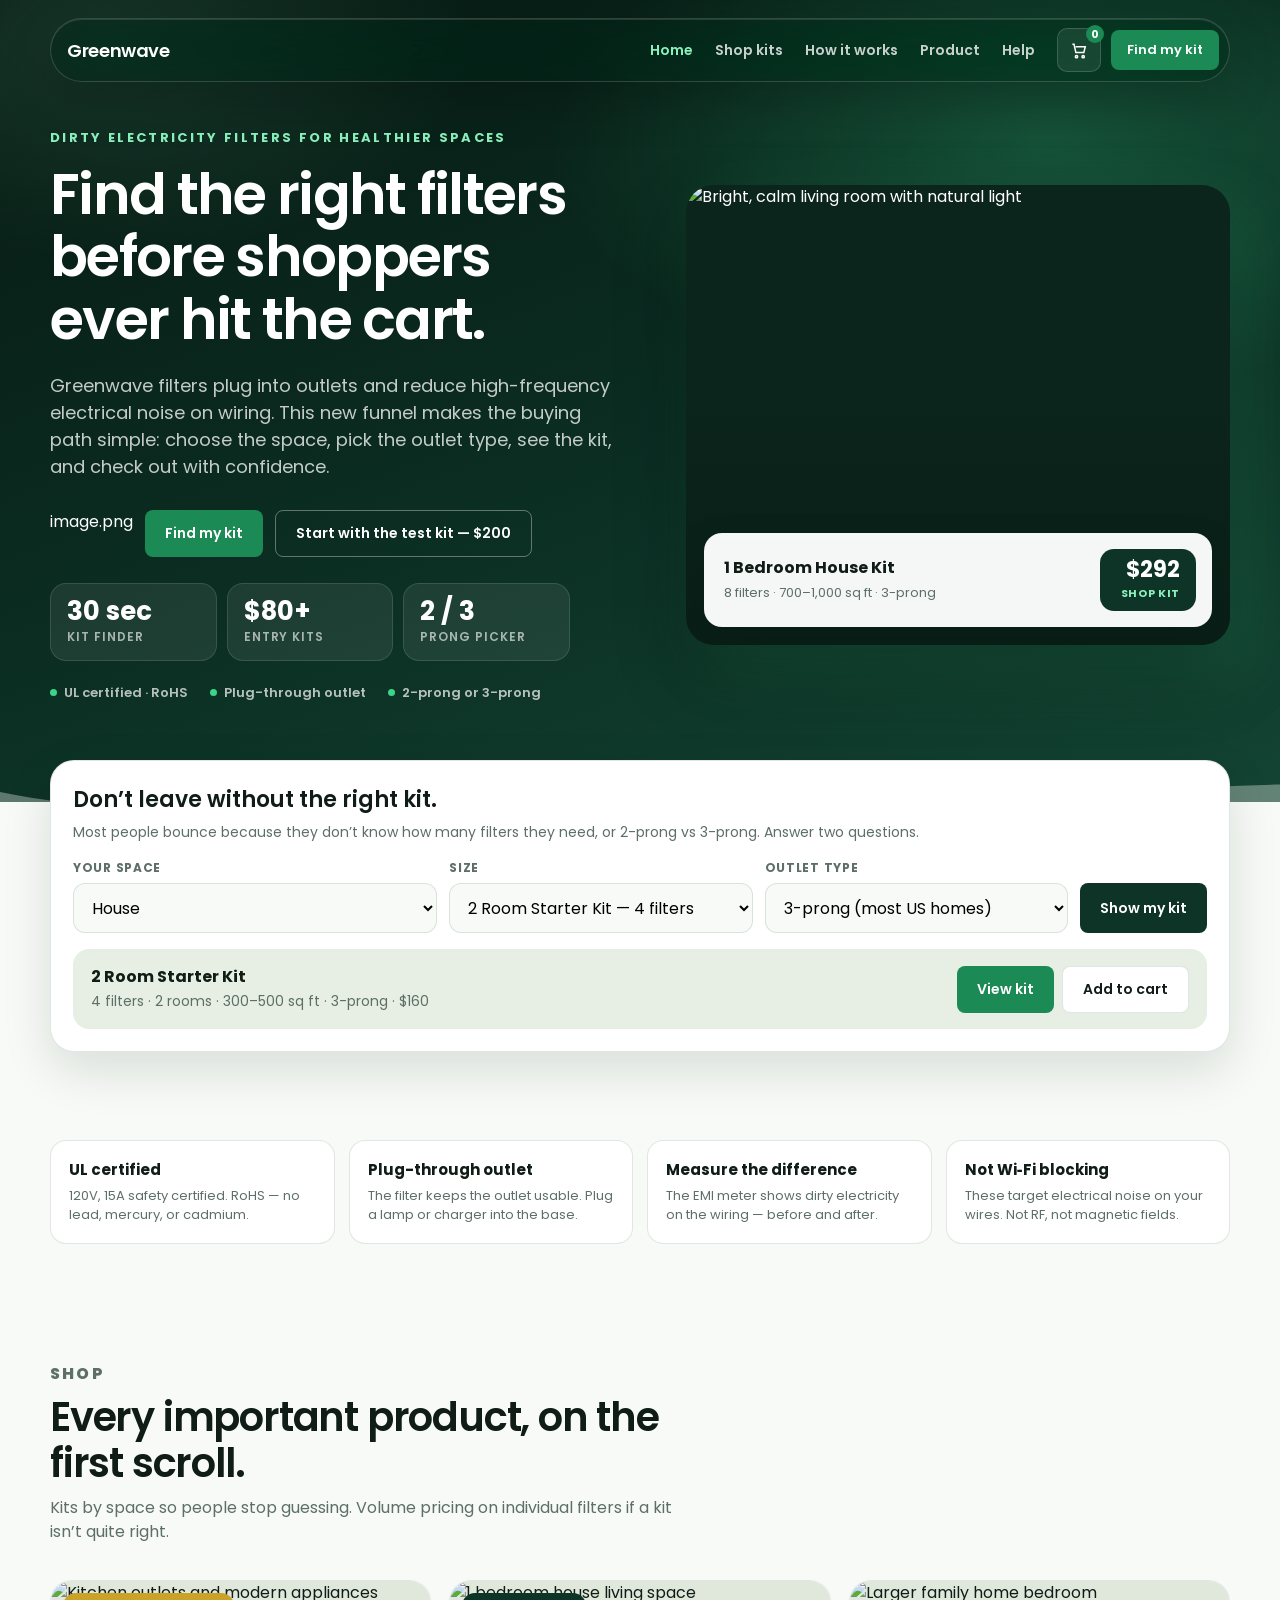
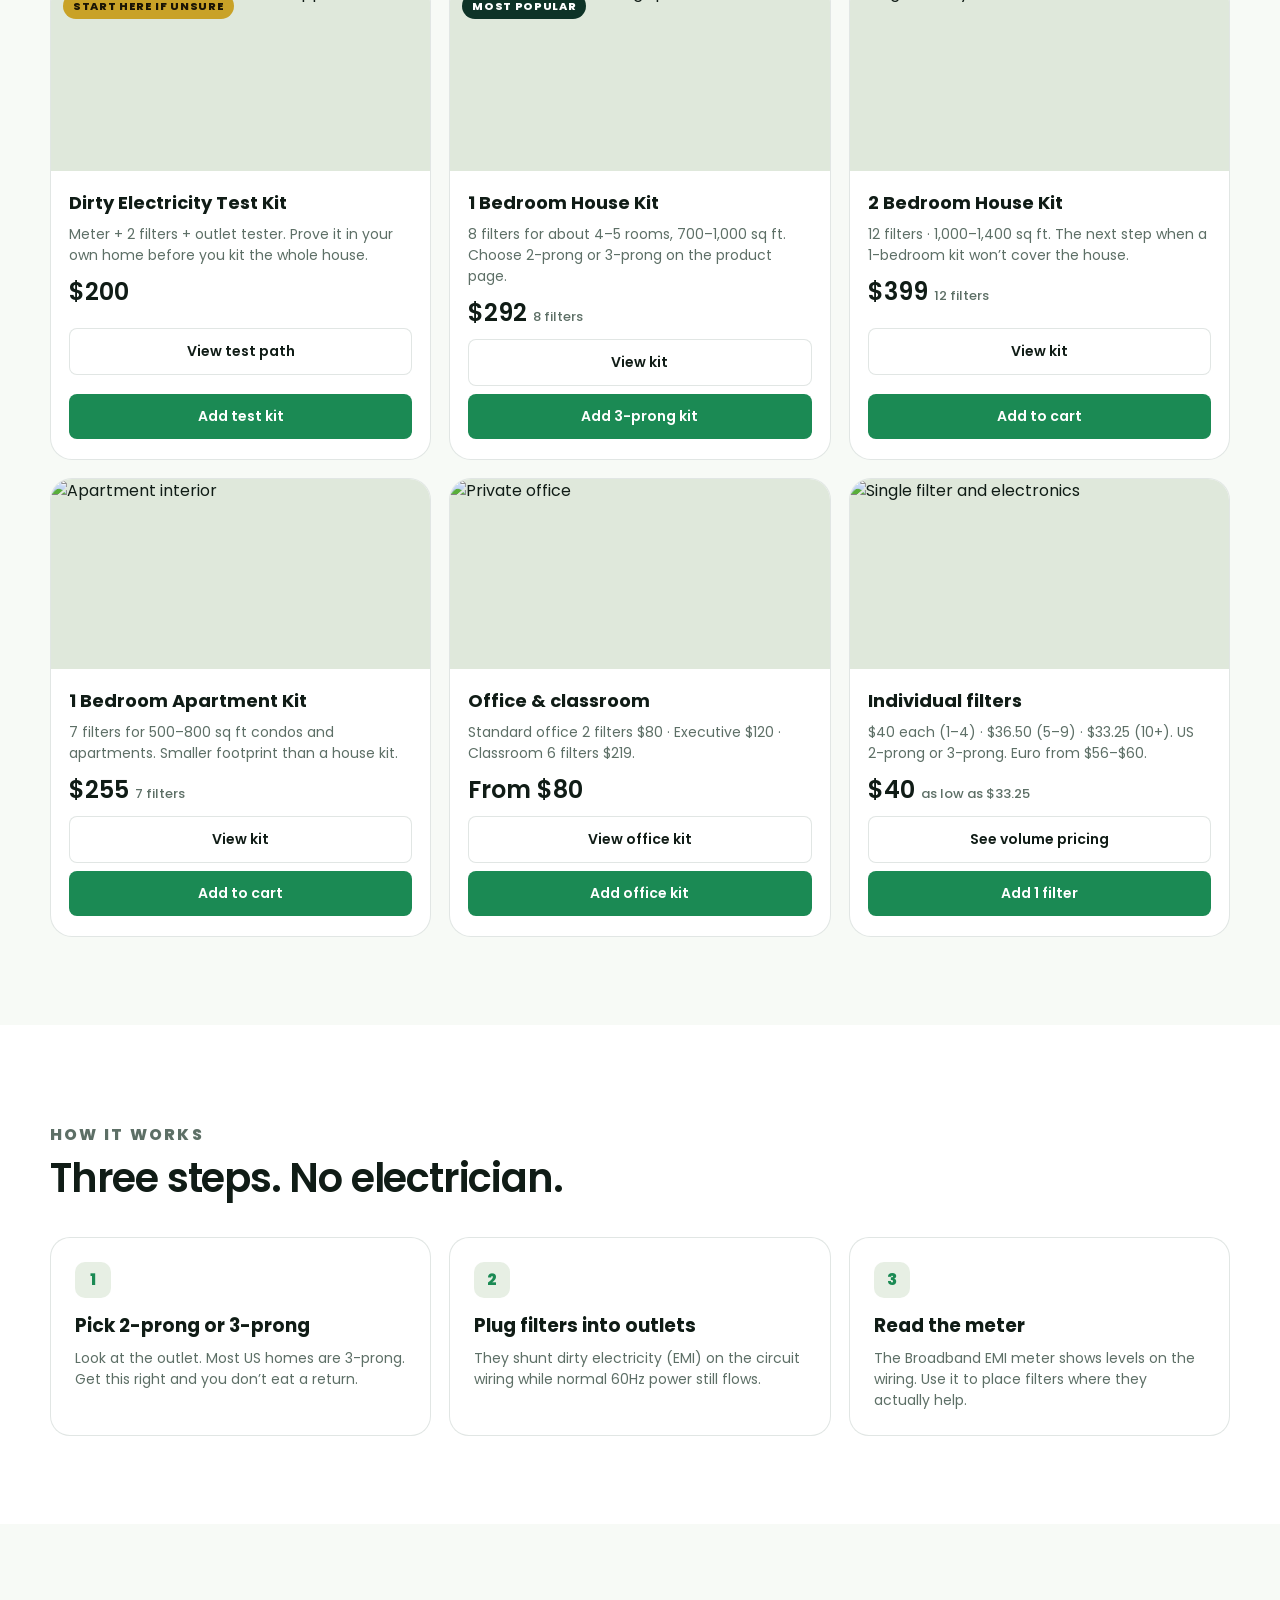
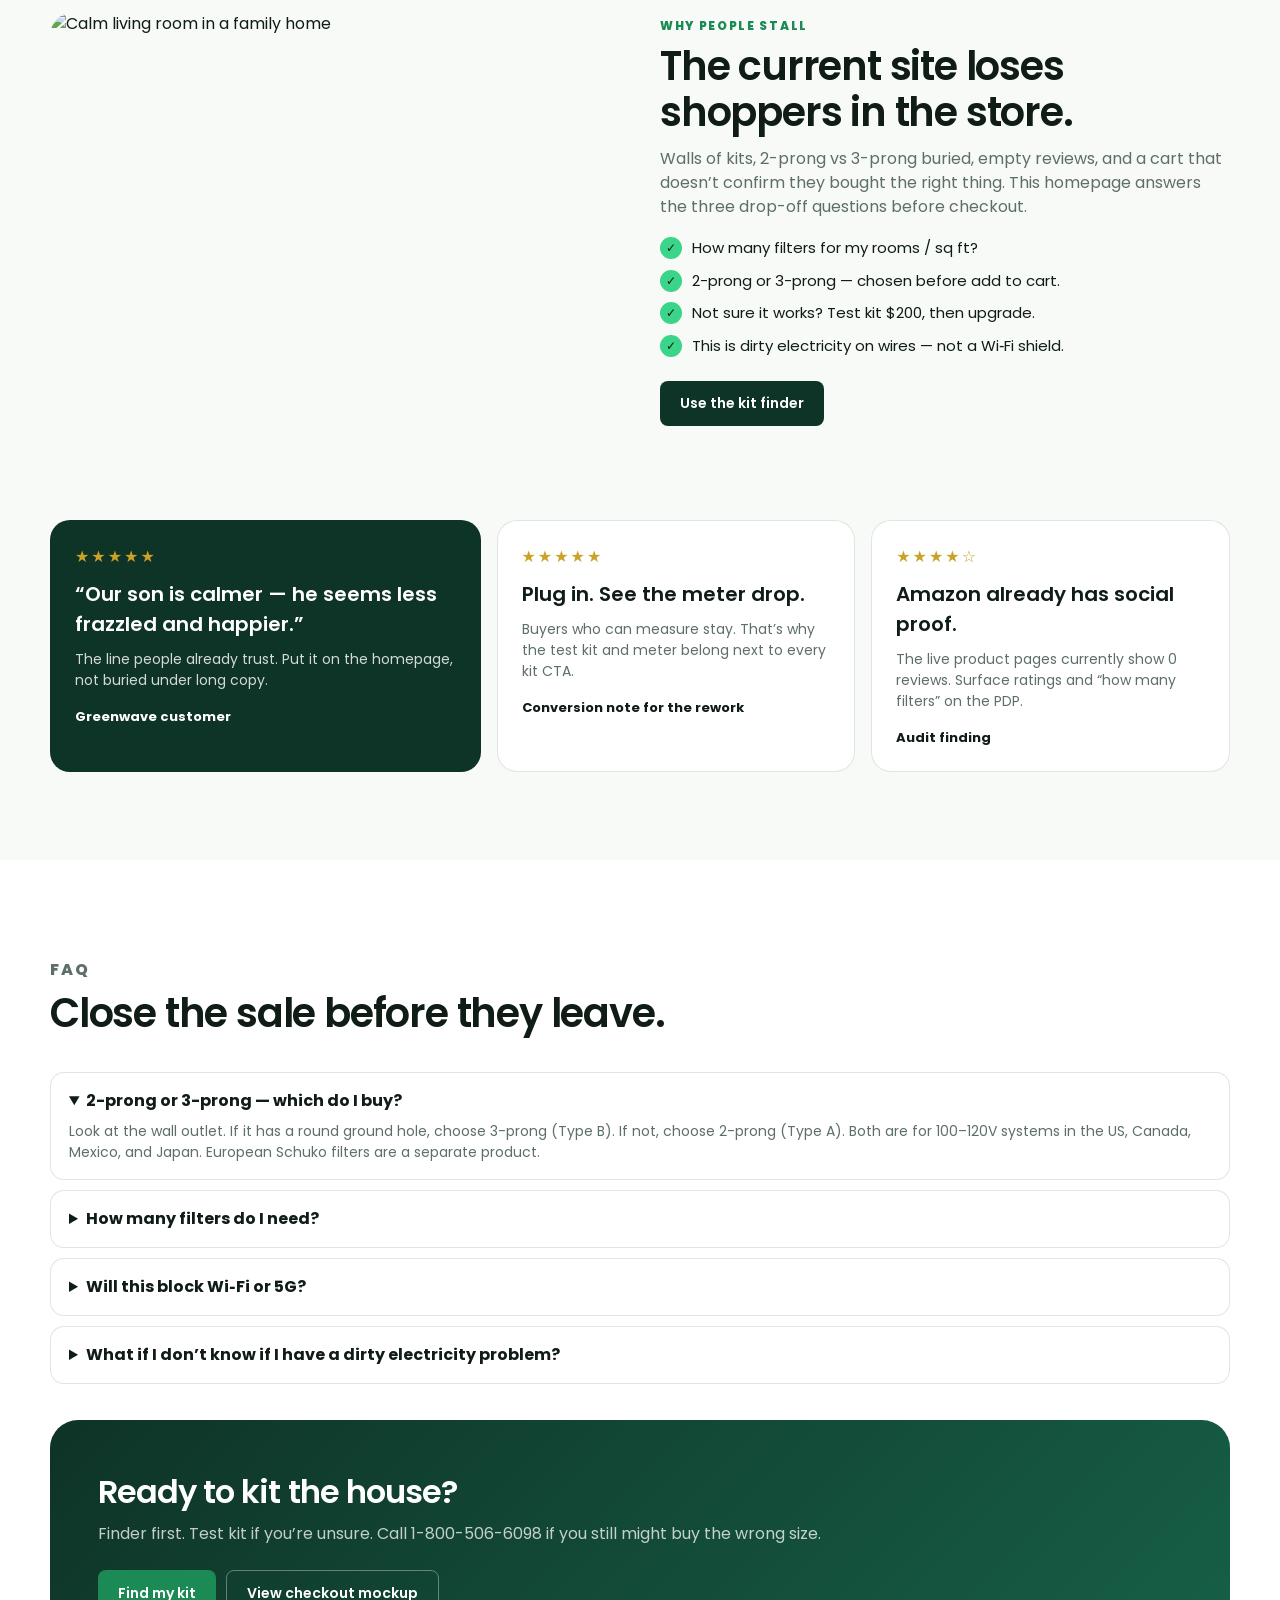
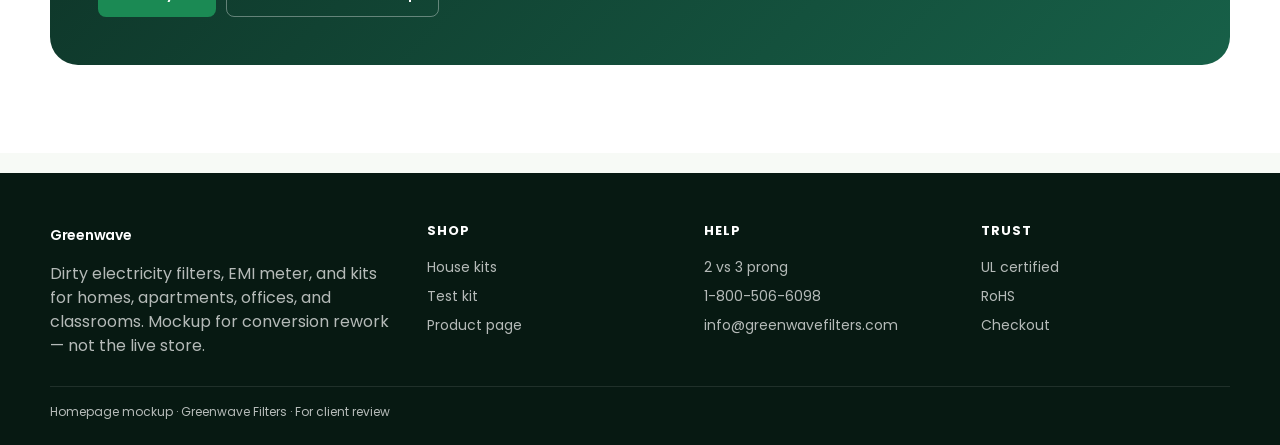
==== index.html @ 90e5a418 "Add Greenwave homepage, product, and checkout conversion mockup. Co-authored-by: Cursor <cursoragent" ====
<!DOCTYPE html>
<html lang="en">
<head>
  <meta charset="UTF-8">
  <meta name="viewport" content="width=device-width, initial-scale=1">
  <title>Greenwave Filters — Dirty Electricity Filters | Homepage Mockup</title>
  <meta name="description" content="Plug-in dirty electricity filters for homes, apartments, offices, and classrooms. Measure with the EMI meter. UL certified.">
  <link rel="preconnect" href="https://fonts.googleapis.com">
  <link rel="preconnect" href="https://fonts.gstatic.com" crossorigin>
  <link href="https://fonts.googleapis.com/css2?family=Poppins:ital,wght@0,400;0,500;0,600;0,700;1,400;1,500&display=swap" rel="stylesheet">
  <link rel="stylesheet" href="greenwave-mockup.css">
</head>
<body>
  <a class="skip" href="#main">Skip to content</a>

  <div class="topbar">
    <div class="wrap">
      <span><strong>Don’t buy the wrong kit.</strong> Use the finder — or start with the $200 test kit.</span>
      <span><a href="tel:18005066098">1-800-506-6098</a> · US / CA / MX / JP · UL certified</span>
    </div>
  </div>

  <header class="header">
    <div class="wrap header-inner">
      <a class="logo" href="greenwave-homepage-mockup.html">Greenwave</a>
      <nav class="nav" id="nav">
        <a class="is-active" href="greenwave-homepage-mockup.html">Home</a>
        <a href="#shop">Shop kits</a>
        <a href="#how">How it works</a>
        <a href="greenwave-product-mockup.html">Product</a>
        <a href="#faq">Help</a>
      </nav>
      <div class="header-actions">
        <button class="icon-btn" id="cartBtn" aria-label="Cart">
          <svg viewBox="0 0 24 24"><circle cx="9" cy="20" r="1.4"/><circle cx="17" cy="20" r="1.4"/><path d="M4 5h2l2.2 10h9.6l1.7-7H8"/></svg>
          <span class="cart-count" data-cart-count>0</span>
        </button>
        <a class="btn btn-primary" href="#finder">Find my kit</a>
        <button class="icon-btn menu-toggle" id="menuToggle" aria-label="Menu"><svg viewBox="0 0 24 24"><path d="M4 7h16M4 12h16M4 17h16"/></svg></button>
      </div>
    </div>
  </header>

  <main id="main">
    <section class="hero">
      <div class="wrap hero-grid">
        <div>
          <p class="hero-overline">Dirty electricity filters for healthier spaces</p>
          <h1>Find the right filters before shoppers ever hit the cart.</h1>
          <p class="lede">Greenwave filters plug into outlets and reduce high-frequency electrical noise on wiring. This new funnel makes the buying path simple: choose the space, pick the outlet type, see the kit, and check out with confidence.</p>
          <div class="hero-actions">image.png
            <a class="btn btn-primary" href="#finder">Find my kit</a>
            <a class="btn btn-ghost" href="greenwave-product-mockup.html?kit=test">Start with the test kit — $200</a>
          </div>
          <div class="hero-metrics" aria-label="Greenwave buying path highlights">
            <div><strong>30 sec</strong><span>kit finder</span></div>
            <div><strong>$80+</strong><span>entry kits</span></div>
            <div><strong>2 / 3</strong><span>prong picker</span></div>
          </div>
          <div class="hero-proof">
            <span><i class="dot"></i> UL certified · RoHS</span>
            <span><i class="dot"></i> Plug-through outlet</span>
            <span><i class="dot"></i> 2-prong or 3-prong</span>
          </div>
        </div>
        <div class="hero-stage">
          <div class="product-visual">
            <img src="https://images.unsplash.com/photo-1616486338812-3dadae4b4ace?auto=format&fit=crop&w=1400&q=80" alt="Bright, calm living room with natural light">
            <a class="filter-card" href="greenwave-product-mockup.html?kit=1br-house&prong=3">
              <div>
                <b>1 Bedroom House Kit</b>
                <small>8 filters · 700–1,000 sq ft · 3-prong</small>
              </div>
              <div class="meter-chip">
                <strong>$292</strong>
                <span>Shop kit</span>
              </div>
            </a>
          </div>
        </div>
      </div>
      <svg class="wave" viewBox="0 0 1440 90" preserveAspectRatio="none" aria-hidden="true"><path fill="#f7faf6" d="M0,40 C240,90 480,0 720,40 C960,80 1200,10 1440,40 L1440,90 L0,90 Z"/></svg>
    </section>

    <section class="finder" id="finder">
      <div class="wrap">
        <div class="finder-box">
          <h2>Don’t leave without the right kit.</h2>
          <p>Most people bounce because they don’t know how many filters they need, or 2-prong vs 3-prong. Answer two questions.</p>
          <div class="finder-row">
            <div class="field">
              <label for="spaceType">Your space</label>
              <select id="spaceType">
                <option value="house">House</option>
                <option value="apartment">Apartment / condo</option>
                <option value="office">Office</option>
                <option value="classroom">Classroom</option>
              </select>
            </div>
            <div class="field">
              <label for="spaceSize">Size</label>
              <select id="spaceSize"></select>
            </div>
            <div class="field">
              <label for="prongType">Outlet type</label>
              <select id="prongType">
                <option value="3">3-prong (most US homes)</option>
                <option value="2">2-prong</option>
              </select>
            </div>
            <button class="btn btn-dark" type="button" id="findBtn" style="height:50px">Show my kit</button>
          </div>
          <div class="finder-result" id="finderResult"></div>
        </div>
      </div>
    </section>

    <section class="section" id="trust">
      <div class="wrap">
        <div class="trust">
          <article>
            <h3>UL certified</h3>
            <p>120V, 15A safety certified. RoHS — no lead, mercury, or cadmium.</p>
          </article>
          <article>
            <h3>Plug-through outlet</h3>
            <p>The filter keeps the outlet usable. Plug a lamp or charger into the base.</p>
          </article>
          <article>
            <h3>Measure the difference</h3>
            <p>The EMI meter shows dirty electricity on the wiring — before and after.</p>
          </article>
          <article>
            <h3>Not Wi‑Fi blocking</h3>
            <p>These target electrical noise on your wires. Not RF, not magnetic fields.</p>
          </article>
        </div>
      </div>
    </section>

    <section class="section" id="shop" style="padding-top:20px">
      <div class="wrap">
        <div class="section-head">
          <p class="eyebrow">Shop</p>
          <h2>Every important product, on the first scroll.</h2>
          <p>Kits by space so people stop guessing. Volume pricing on individual filters if a kit isn’t quite right.</p>
        </div>
        <div class="shop-grid">
          <article class="product">
            <div class="product-img">
              <span class="badge gold">Start here if unsure</span>
              <img src="https://images.unsplash.com/photo-1556912173-3bb406ef7e77?auto=format&fit=crop&w=900&q=80" alt="Kitchen outlets and modern appliances">
            </div>
            <div class="product-body">
              <h3>Dirty Electricity Test Kit</h3>
              <p>Meter + 2 filters + outlet tester. Prove it in your own home before you kit the whole house.</p>
              <div class="price">$200</div>
              <a class="btn btn-line" href="greenwave-product-mockup.html?kit=starter&prong=3">View test path</a>
              <button class="btn btn-primary" type="button" data-quick-add='{"id":"test","name":"Dirty Electricity Test Kit","price":200,"prong":"3","qty":1}'>Add test kit</button>
            </div>
          </article>
          <article class="product">
            <div class="product-img">
              <span class="badge">Most popular</span>
              <img src="https://images.unsplash.com/photo-1600210492486-724fe5c67fb0?auto=format&fit=crop&w=900&q=80" alt="1 bedroom house living space">
            </div>
            <div class="product-body">
              <h3>1 Bedroom House Kit</h3>
              <p>8 filters for about 4–5 rooms, 700–1,000 sq ft. Choose 2-prong or 3-prong on the product page.</p>
              <div class="price">$292 <small>8 filters</small></div>
              <a class="btn btn-line" href="greenwave-product-mockup.html?kit=1br-house&prong=3">View kit</a>
              <button class="btn btn-primary" type="button" data-quick-add='{"id":"1br-house","name":"1 Bedroom House Kit","price":292,"prong":"3","qty":1}'>Add 3-prong kit</button>
            </div>
          </article>
          <article class="product">
            <div class="product-img">
              <img src="https://images.unsplash.com/photo-1505693416388-ac5ce068fe85?auto=format&fit=crop&w=900&q=80" alt="Larger family home bedroom">
            </div>
            <div class="product-body">
              <h3>2 Bedroom House Kit</h3>
              <p>12 filters · 1,000–1,400 sq ft. The next step when a 1-bedroom kit won’t cover the house.</p>
              <div class="price">$399 <small>12 filters</small></div>
              <a class="btn btn-line" href="greenwave-product-mockup.html?kit=2br-house&prong=3">View kit</a>
              <button class="btn btn-primary" type="button" data-quick-add='{"id":"2br-house","name":"2 Bedroom House Kit","price":399,"prong":"3","qty":1}'>Add to cart</button>
            </div>
          </article>
          <article class="product">
            <div class="product-img">
              <img src="https://images.unsplash.com/photo-1522708323590-d24dbb6b0267?auto=format&fit=crop&w=900&q=80" alt="Apartment interior">
            </div>
            <div class="product-body">
              <h3>1 Bedroom Apartment Kit</h3>
              <p>7 filters for 500–800 sq ft condos and apartments. Smaller footprint than a house kit.</p>
              <div class="price">$255 <small>7 filters</small></div>
              <a class="btn btn-line" href="greenwave-product-mockup.html?kit=1br-apt&prong=3">View kit</a>
              <button class="btn btn-primary" type="button" data-quick-add='{"id":"1br-apt","name":"1 Bedroom Apartment Kit","price":255,"prong":"3","qty":1}'>Add to cart</button>
            </div>
          </article>
          <article class="product">
            <div class="product-img">
              <img src="https://images.unsplash.com/photo-1497366216548-37526070297c?auto=format&fit=crop&w=900&q=80" alt="Private office">
            </div>
            <div class="product-body">
              <h3>Office &amp; classroom</h3>
              <p>Standard office 2 filters $80 · Executive $120 · Classroom 6 filters $219.</p>
              <div class="price">From $80</div>
              <a class="btn btn-line" href="greenwave-product-mockup.html?kit=office&prong=3">View office kit</a>
              <button class="btn btn-primary" type="button" data-quick-add='{"id":"office","name":"Standard Office Kit","price":80,"prong":"3","qty":1}'>Add office kit</button>
            </div>
          </article>
          <article class="product">
            <div class="product-img">
              <img src="https://images.unsplash.com/photo-1558002038-1055907df827?auto=format&fit=crop&w=900&q=80" alt="Single filter and electronics">
            </div>
            <div class="product-body">
              <h3>Individual filters</h3>
              <p>$40 each (1–4) · $36.50 (5–9) · $33.25 (10+). US 2-prong or 3-prong. Euro from $56–$60.</p>
              <div class="price">$40 <small>as low as $33.25</small></div>
              <a class="btn btn-line" href="greenwave-product-mockup.html?kit=starter&prong=3">See volume pricing</a>
              <button class="btn btn-primary" type="button" data-quick-add='{"id":"filter","name":"Greenwave Filter (3-prong)","price":40,"prong":"3","qty":1}'>Add 1 filter</button>
            </div>
          </article>
        </div>
      </div>
    </section>

    <section class="section" id="how" style="background:#fff">
      <div class="wrap">
        <div class="section-head">
          <p class="eyebrow">How it works</p>
          <h2>Three steps. No electrician.</h2>
        </div>
        <div class="steps">
          <article class="step">
            <div class="step-num">1</div>
            <h3>Pick 2-prong or 3-prong</h3>
            <p>Look at the outlet. Most US homes are 3-prong. Get this right and you don’t eat a return.</p>
          </article>
          <article class="step">
            <div class="step-num">2</div>
            <h3>Plug filters into outlets</h3>
            <p>They shunt dirty electricity (EMI) on the circuit wiring while normal 60Hz power still flows.</p>
          </article>
          <article class="step">
            <div class="step-num">3</div>
            <h3>Read the meter</h3>
            <p>The Broadband EMI meter shows levels on the wiring. Use it to place filters where they actually help.</p>
          </article>
        </div>
      </div>
    </section>

    <section class="section">
      <div class="wrap split">
        <img src="https://images.unsplash.com/photo-1600210492486-724fe5c67fb0?auto=format&fit=crop&w=1100&q=80" alt="Calm living room in a family home">
        <div>
          <p class="eyebrow">Why people stall</p>
          <h2 style="font-size:40px;letter-spacing:-.03em;line-height:1.15;font-weight:600">The current site loses shoppers in the store.</h2>
          <p style="color:var(--muted);margin-top:12px">Walls of kits, 2-prong vs 3-prong buried, empty reviews, and a cart that doesn’t confirm they bought the right thing. This homepage answers the three drop-off questions before checkout.</p>
          <ul class="checklist">
            <li><span class="check">✓</span> How many filters for my rooms / sq ft?</li>
            <li><span class="check">✓</span> 2-prong or 3-prong — chosen before add to cart.</li>
            <li><span class="check">✓</span> Not sure it works? Test kit $200, then upgrade.</li>
            <li><span class="check">✓</span> This is dirty electricity on wires — not a Wi‑Fi shield.</li>
          </ul>
          <a class="btn btn-dark" href="#finder">Use the kit finder</a>
        </div>
      </div>
    </section>

    <section class="section" style="padding-top:0">
      <div class="wrap">
        <div class="quotes">
          <article class="quote featured">
            <div class="stars">★★★★★</div>
            <h3>“Our son is calmer — he seems less frazzled and happier.”</h3>
            <p>The line people already trust. Put it on the homepage, not buried under long copy.</p>
            <cite>Greenwave customer</cite>
          </article>
          <article class="quote">
            <div class="stars">★★★★★</div>
            <h3>Plug in. See the meter drop.</h3>
            <p>Buyers who can measure stay. That’s why the test kit and meter belong next to every kit CTA.</p>
            <cite>Conversion note for the rework</cite>
          </article>
          <article class="quote">
            <div class="stars">★★★★☆</div>
            <h3>Amazon already has social proof.</h3>
            <p>The live product pages currently show 0 reviews. Surface ratings and “how many filters” on the PDP.</p>
            <cite>Audit finding</cite>
          </article>
        </div>
      </div>
    </section>

    <section class="section" id="faq" style="background:#fff">
      <div class="wrap">
        <div class="section-head">
          <p class="eyebrow">FAQ</p>
          <h2>Close the sale before they leave.</h2>
        </div>
        <div class="faq">
          <details open>
            <summary>2-prong or 3-prong — which do I buy?</summary>
            <p>Look at the wall outlet. If it has a round ground hole, choose 3-prong (Type B). If not, choose 2-prong (Type A). Both are for 100–120V systems in the US, Canada, Mexico, and Japan. European Schuko filters are a separate product.</p>
          </details>
          <details>
            <summary>How many filters do I need?</summary>
            <p>Use the finder above. Example: 1 bedroom house (700–1,000 sq ft) is 8 filters / $292. Kitchens and living rooms often need 3–4; bedrooms 2; bathrooms 1. A meter helps you place them.</p>
          </details>
          <details>
            <summary>Will this block Wi‑Fi or 5G?</summary>
            <p>No. Greenwave filters reduce dirty electricity (EMI) on building wiring. They are not RF, electric-field, or magnetic-field meters or shields. That’s the #1 confusion that causes returns.</p>
          </details>
          <details>
            <summary>What if I don’t know if I have a dirty electricity problem?</summary>
            <p>Start with the $200 test kit: EMI meter, two filters, and an outlet tester. If you see a drop, kit the rest of the house.</p>
          </details>
        </div>
        <div class="cta-band" style="margin-top:36px">
          <div>
            <h2>Ready to kit the house?</h2>
            <p>Finder first. Test kit if you’re unsure. Call 1-800-506-6098 if you still might buy the wrong size.</p>
          </div>
          <div style="display:flex;gap:10px;flex-wrap:wrap">
            <a class="btn btn-primary" href="#finder">Find my kit</a>
            <a class="btn btn-ghost" href="greenwave-checkout-mockup.html">View checkout mockup</a>
          </div>
        </div>
      </div>
    </section>
  </main>

  <footer>
    <div class="wrap">
      <div class="foot-grid">
        <div>
          <a class="logo" href="greenwave-homepage-mockup.html" style="color:#fff">Greenwave</a>
          <p style="margin-top:12px">Dirty electricity filters, EMI meter, and kits for homes, apartments, offices, and classrooms. Mockup for conversion rework — not the live store.</p>
        </div>
        <div>
          <h4>Shop</h4>
          <a href="#shop">House kits</a>
          <a href="#shop">Test kit</a>
          <a href="greenwave-product-mockup.html">Product page</a>
        </div>
        <div>
          <h4>Help</h4>
          <a href="#faq">2 vs 3 prong</a>
          <a href="tel:18005066098">1-800-506-6098</a>
          <a href="mailto:info@greenwavefilters.com">info@greenwavefilters.com</a>
        </div>
        <div>
          <h4>Trust</h4>
          <a href="#">UL certified</a>
          <a href="#">RoHS</a>
          <a href="greenwave-checkout-mockup.html">Checkout</a>
        </div>
      </div>
      <div class="foot-bottom">Homepage mockup · Greenwave Filters · For client review</div>
    </div>
  </footer>

  <div class="overlay" id="overlay"></div>
  <aside class="drawer" id="drawer" aria-label="Cart">
    <div class="drawer-head">
      <strong>Cart</strong>
      <button class="icon-btn" id="closeCart" type="button" aria-label="Close">✕</button>
    </div>
    <div class="cart-items" id="cartItems"></div>
    <div class="drawer-foot">
      <div class="summary-row total"><span>Subtotal</span><span id="cartSubtotal">$0</span></div>
      <p style="font-size:12px;color:#5d6f66;margin:8px 0 12px">Prong type is saved on each line so checkout doesn’t ship the wrong plug.</p>
      <a class="btn btn-primary" href="greenwave-checkout-mockup.html" style="width:100%">Checkout</a>
    </div>
  </aside>

  <script src="greenwave-mockup.js"></script>
</body>
</html>
---- greenwave-mockup.css ----
:root {
  --ink: #101c16;
  --ink-soft: #24352c;
  --muted: #5d6f66;
  --paper: #f7faf6;
  --white: #ffffff;
  --forest: #0e3327;
  --forest-2: #071912;
  --leaf: #1b8a54;
  --mint: #3ad48a;
  --mint-2: #8af0bc;
  --sand: #e7efe4;
  --line: rgba(14, 51, 39, 0.12);
  --gold: #c9a227;
  --danger: #b42318;
  --shadow: 0 18px 50px rgba(7, 25, 18, 0.12);
  --radius: 18px;
  --max: 1180px;
}

* { box-sizing: border-box; margin: 0; padding: 0; }
html { scroll-behavior: smooth; }
body {
  font-family: Poppins, system-ui, sans-serif;
  color: var(--ink);
  background: var(--paper);
  line-height: 1.5;
}
p, .lede {
  font-family: Poppins, sans-serif;
}
img { max-width: 100%; display: block; }
a { color: inherit; text-decoration: none; }
button, input, select { font: inherit; }
.wrap { width: min(var(--max), calc(100% - 40px)); margin: 0 auto; }

.skip {
  position: absolute; left: -999px;
}
.skip:focus { left: 12px; top: 12px; background: #fff; padding: 8px 12px; z-index: 99; }

/* ── Topbar ── */
.topbar {
  background: var(--forest-2);
  color: rgba(255,255,255,.78);
  font-size: 13px;
  font-weight: 500;
}
.topbar .wrap {
  display: flex; justify-content: space-between; gap: 16px;
  padding: 9px 0; flex-wrap: wrap;
}
.topbar a { color: var(--mint-2); font-weight: 600; }
.topbar strong { color: #fff; font-weight: 600; }

/* ── Header ── */
.topbar { display: none; }
.header {
  position: fixed;
  top: 18px;
  left: 0;
  right: 0;
  z-index: 40;
  background: transparent;
  border: none;
}
.header-inner {
  display: flex;
  align-items: center;
  gap: 22px;
  min-height: 64px;
  padding: 8px 10px 8px 16px;
  background: rgba(10, 32, 24, 0.38);
  backdrop-filter: blur(22px) saturate(170%);
  -webkit-backdrop-filter: blur(22px) saturate(170%);
  border: 1px solid rgba(255, 255, 255, 0.16);
  border-radius: 999px;
  box-shadow: 0 18px 50px rgba(0, 0, 0, 0.18), inset 0 1px 0 rgba(255, 255, 255, 0.12);
}
.header.is-scrolled .header-inner {
  background: rgba(8, 28, 22, 0.72);
  border-color: rgba(255, 255, 255, 0.2);
}
.logo {
  display: flex; align-items: center;
  font-family: Poppins, sans-serif;
  font-weight: 600; font-size: 18px; letter-spacing: -0.02em;
  color: #fff;
}
.nav { display: flex; gap: 22px; margin-left: auto; }
.nav a { font-size: 14px; font-weight: 600; color: rgba(255,255,255,.78); }
.nav a:hover, .nav a.is-active { color: var(--mint-2); }
.header-actions { display: flex; align-items: center; gap: 10px; }
.icon-btn {
  width: 44px; height: 44px; border-radius: 12px; border: 1px solid var(--line);
  background: #fff; color: var(--ink);
  display: grid; place-items: center; cursor: pointer; position: relative;
}
.header .icon-btn {
  border-radius: 10px;
  border: 1px solid rgba(255,255,255,.16);
  background: rgba(255,255,255,.08);
  color: #fff;
}
.icon-btn svg { width: 20px; height: 20px; fill: none; stroke: currentColor; stroke-width: 1.8; }
.cart-count {
  position: absolute; top: -4px; right: -4px;
  min-width: 18px; height: 18px; border-radius: 99px;
  background: var(--leaf); color: #fff; font-size: 11px; font-weight: 700;
  display: grid; place-items: center; padding: 0 5px;
}
.menu-toggle { display: none; }

.btn {
  display: inline-flex; align-items: center; justify-content: center; gap: 8px;
  border: 0; border-radius: 8px; padding: 12px 20px;
  font-family: Poppins, sans-serif;
  font-weight: 600; font-size: 14px; letter-spacing: 0;
  cursor: pointer;
  transition: background .15s, border-color .15s, color .15s;
}
.btn:hover { transform: none; }
.btn-primary { background: var(--leaf); color: #fff; box-shadow: none; }
.btn-primary:hover { background: #167a4a; }
.header .btn-primary { padding: 10px 16px; font-size: 13px; font-weight: 600; }
.btn-dark { background: var(--forest); color: #fff; }
.btn-ghost { background: transparent; color: #fff; border: 1px solid rgba(255,255,255,.35); }
.btn-ghost:hover { background: rgba(255,255,255,.08); }
.btn-line { background: #fff; border: 1px solid var(--line); color: var(--ink); }
.header .btn-line { background: transparent; border-color: rgba(255,255,255,.35); color: #fff; }
.btn-gold { background: var(--gold); color: #1a1404; }

/* ── Hero ── */
.hero {
  position: relative; overflow: hidden;
  background:
    radial-gradient(900px 440px at 82% 18%, rgba(58,212,138,.24), transparent 56%),
    radial-gradient(720px 420px at 8% 5%, rgba(138,240,188,.12), transparent 52%),
    linear-gradient(160deg, var(--forest-2), #0b2d22 52%, #134433);
  color: #fff;
  padding: 128px 0 100px;
}
.hero-grid {
  display: grid; grid-template-columns: 1.02fr .98fr; gap: 70px; align-items: center;
}
.hero-overline {
  color: var(--mint-2);
  font-size: 13px;
  font-weight: 700;
  letter-spacing: .18em;
  text-transform: uppercase;
  margin-bottom: 16px;
}
.hero h1 {
  font-family: Poppins, sans-serif;
  font-size: clamp(38px, 4.6vw, 56px);
  line-height: 1.12; letter-spacing: -0.03em;
  margin: 0 0 20px; font-weight: 600;
  max-width: 640px;
}
.hero h1 em { font-style: italic; color: var(--mint); }
.lede { font-size: 18px; color: rgba(255,255,255,.76); max-width: 590px; margin-bottom: 30px; }
.hero-actions { display: flex; flex-wrap: wrap; gap: 12px; margin-bottom: 26px; }
.hero-metrics {
  display: grid;
  grid-template-columns: repeat(3, minmax(0, 1fr));
  gap: 10px;
  max-width: 520px;
  margin-bottom: 22px;
}
.hero-metrics div {
  background: rgba(255,255,255,.075);
  border: 1px solid rgba(255,255,255,.12);
  border-radius: 16px;
  padding: 14px 16px;
}
.hero-metrics strong {
  display: block;
  font-family: Poppins, sans-serif;
  font-size: 26px;
  line-height: 1;
  color: #fff;
}
.hero-metrics span {
  display: block;
  margin-top: 4px;
  font-size: 12px;
  font-weight: 600;
  color: rgba(255,255,255,.62);
  text-transform: uppercase;
  letter-spacing: .08em;
}
.hero-proof { display: flex; gap: 22px; flex-wrap: wrap; color: rgba(255,255,255,.7); font-size: 13px; font-weight: 600; }
.hero-proof span { display: flex; align-items: center; gap: 7px; }
.dot { width: 7px; height: 7px; border-radius: 50%; background: var(--mint); }

.hero-stage {
  position: relative;
}
.hero-stage::before {
  content: "";
  position: absolute;
  inset: 18px -28px -28px 18px;
  border-radius: 36px;
  background: rgba(58, 212, 138, 0.16);
  filter: blur(28px);
  z-index: 0;
}
.product-visual {
  position: relative;
  z-index: 1;
  height: 460px;
  border-radius: 28px;
  overflow: hidden;
  background: #0b241c;
  box-shadow: 0 30px 70px rgba(0, 0, 0, 0.28);
}
.product-visual img {
  width: 100%;
  height: 100%;
  object-fit: cover;
  object-position: center 60%;
}
.product-visual::after {
  content: "";
  position: absolute;
  inset: 0;
  background: linear-gradient(180deg, transparent 48%, rgba(7, 25, 18, 0.55));
  pointer-events: none;
}
.filter-card {
  position: absolute;
  left: 18px;
  right: 18px;
  bottom: 18px;
  z-index: 2;
  background: rgba(255, 255, 255, 0.96);
  color: var(--ink);
  border-radius: 18px;
  padding: 16px 16px 16px 20px;
  display: flex;
  justify-content: space-between;
  align-items: center;
  gap: 12px;
  box-shadow: 0 16px 36px rgba(7, 25, 18, 0.18);
}
.filter-card:hover { transform: translateY(-2px); }
.filter-card b { display: block; font-size: 16px; font-weight: 700; }
.filter-card small { color: var(--muted); font-size: 13px; font-family: Poppins, sans-serif; }
.meter-chip {
  background: var(--forest);
  color: var(--mint-2);
  border-radius: 14px;
  padding: 10px 16px;
  text-align: right;
  min-width: 96px;
  flex-shrink: 0;
}
.meter-chip strong { display: block; font-size: 22px; font-family: Poppins, sans-serif; color: #fff; line-height: 1; }
.meter-chip span {
  display: block;
  margin-top: 4px;
  font-size: 11px;
  font-weight: 700;
  letter-spacing: .06em;
  text-transform: uppercase;
  color: var(--mint-2);
}
.wave {
  position: absolute; inset: auto 0 -40px; height: 90px; opacity: .35; pointer-events: none;
}

/* ── Finder ── */
.finder {
  margin-top: -42px; position: relative; z-index: 3;
}
.finder-box {
  background: #fff; border-radius: 24px; padding: 22px;
  box-shadow: var(--shadow); border: 1px solid var(--line);
}
.finder-box h2 { font-family: Poppins, sans-serif; font-size: 22px; margin-bottom: 6px; font-weight: 600; }
.finder-box p { color: var(--muted); font-size: 14px; margin-bottom: 16px; }
.finder-row { display: grid; grid-template-columns: 1.2fr 1fr 1fr auto; gap: 12px; align-items: end; }
.field label { display: block; font-size: 12px; font-weight: 700; letter-spacing: .06em; text-transform: uppercase; color: var(--muted); margin-bottom: 6px; }
.field select, .field input {
  width: 100%; height: 50px; border-radius: 12px; border: 1px solid var(--line);
  padding: 0 14px; background: var(--paper);
}
.finder-result {
  margin-top: 16px; padding: 16px 18px; border-radius: 16px; background: var(--sand);
  display: none; align-items: center; justify-content: space-between; gap: 16px; flex-wrap: wrap;
}
.finder-result.is-on { display: flex; }
.finder-result b { font-size: 16px; }
.finder-result span { color: var(--muted); font-size: 14px; }

/* ── Sections ── */
.section { padding: 88px 0; }
.section-head { max-width: 640px; margin-bottom: 36px; }
.section-head h2 { font-family: Poppins, sans-serif; font-size: clamp(28px, 3.2vw, 40px); letter-spacing: -0.03em; line-height: 1.15; font-weight: 600; }
.section-head p { color: var(--muted); margin-top: 10px; font-size: 16px; }
.eyebrow { color: var(--leaf); font-size: 12px; font-weight: 800; letter-spacing: .14em; text-transform: uppercase; margin-bottom: 8px; }

.trust {
  display: grid; grid-template-columns: repeat(4, 1fr); gap: 14px;
}
.trust article {
  background: #fff; border: 1px solid var(--line); border-radius: 16px; padding: 18px;
}
.trust h3 { font-size: 15px; margin-bottom: 4px; }
.trust p { font-size: 13px; color: var(--muted); }

.shop-grid {
  display: grid; grid-template-columns: repeat(3, 1fr); gap: 18px;
}
.product {
  background: #fff; border: 1px solid var(--line); border-radius: 22px; overflow: hidden;
  display: flex; flex-direction: column;
  transition: transform .2s, box-shadow .2s;
}
.product:hover { transform: translateY(-4px); box-shadow: var(--shadow); }
.product-img { height: 190px; background: #dfe8db; position: relative; overflow: hidden; }
.product-img img { width: 100%; height: 100%; object-fit: cover; }
.badge {
  position: absolute; top: 12px; left: 12px;
  background: var(--forest); color: #fff; font-size: 11px; font-weight: 800;
  letter-spacing: .06em; text-transform: uppercase;
  padding: 5px 10px; border-radius: 999px;
}
.badge.gold { background: var(--gold); color: #1a1404; }
.product-body { padding: 18px 18px 20px; display: flex; flex-direction: column; gap: 8px; flex: 1; }
.product-body h3 { font-size: 18px; }
.product-body p { color: var(--muted); font-size: 14px; }
.price { font-family: Poppins, sans-serif; font-size: 24px; font-weight: 600; }
.price small { font-family: Poppins, sans-serif; font-size: 13px; color: var(--muted); font-weight: 500; }
.product .btn { margin-top: auto; width: 100%; }

.steps { display: grid; grid-template-columns: repeat(3, 1fr); gap: 18px; }
.step {
  background: #fff; border-radius: 20px; padding: 24px; border: 1px solid var(--line);
}
.step-num {
  width: 36px; height: 36px; border-radius: 10px; background: var(--sand); color: var(--leaf);
  display: grid; place-items: center; font-weight: 800; margin-bottom: 14px;
}
.step h3 { margin-bottom: 8px; }
.step p { color: var(--muted); font-size: 14px; }

.split {
  display: grid; grid-template-columns: 1fr 1fr; gap: 40px; align-items: center;
}
.split img { border-radius: 24px; height: 420px; width: 100%; object-fit: cover; }
.checklist { list-style: none; display: grid; gap: 10px; margin: 18px 0 24px; }
.checklist li {
  display: flex; gap: 10px; align-items: flex-start; font-size: 15px;
}
.check {
  width: 22px; height: 22px; border-radius: 50%; background: var(--mint);
  color: var(--forest-2); display: grid; place-items: center; font-size: 12px; font-weight: 900; flex-shrink: 0;
}

.quotes { display: grid; grid-template-columns: 1.2fr 1fr 1fr; gap: 16px; }
.quote {
  background: #fff; border-radius: 20px; padding: 24px; border: 1px solid var(--line);
}
.quote.featured { background: var(--forest); color: #fff; }
.quote.featured p { color: rgba(255,255,255,.82); }
.stars { color: var(--gold); letter-spacing: 2px; margin-bottom: 10px; }
.quote h3 { font-family: Poppins, sans-serif; font-size: 20px; margin-bottom: 10px; font-weight: 600; }
.quote p { color: var(--muted); font-size: 14px; }
.quote cite { display: block; margin-top: 16px; font-style: normal; font-size: 13px; font-weight: 700; }

.faq { display: grid; gap: 10px; }
.faq details {
  background: #fff; border: 1px solid var(--line); border-radius: 14px; padding: 16px 18px;
}
.faq summary { cursor: pointer; font-weight: 700; }
.faq p { color: var(--muted); margin-top: 8px; font-size: 14px; }

.cta-band {
  background: linear-gradient(135deg, var(--forest), #176048);
  color: #fff; border-radius: 28px; padding: 48px;
  display: flex; justify-content: space-between; gap: 24px; align-items: center; flex-wrap: wrap;
}
.cta-band h2 { font-family: Poppins, sans-serif; font-size: 32px; letter-spacing: -0.03em; font-weight: 600; }
.cta-band p { color: rgba(255,255,255,.75); margin-top: 6px; }

footer {
  background: var(--forest-2); color: rgba(255,255,255,.7); padding: 48px 0 24px; margin-top: 20px;
}
.foot-grid { display: grid; grid-template-columns: 1.4fr 1fr 1fr 1fr; gap: 28px; margin-bottom: 28px; }
.foot-grid h4 { color: #fff; margin-bottom: 12px; font-size: 13px; letter-spacing: .08em; text-transform: uppercase; }
.foot-grid a { display: block; padding: 4px 0; font-size: 14px; }
.foot-grid a:hover { color: var(--mint-2); }
.foot-bottom { border-top: 1px solid rgba(255,255,255,.1); padding-top: 16px; font-size: 12px; }

/* ── Product page ── */
.pdp { padding: 118px 0 80px; }
.crumbs { font-size: 13px; color: var(--muted); margin-bottom: 22px; }
.crumbs a { font-weight: 600; color: var(--leaf); }
.pdp-grid { display: grid; grid-template-columns: 1.05fr .95fr; gap: 48px; }
.pdp-gallery {
  background: #e4ece0; border-radius: 28px; min-height: 520px; position: relative; overflow: hidden;
}
.pdp-gallery img { width: 100%; height: 100%; object-fit: cover; min-height: 520px; }
.pdp-buy h1 { font-family: Poppins, sans-serif; font-size: 32px; letter-spacing: -0.03em; line-height: 1.2; margin: 8px 0 10px; font-weight: 600; }
.pdp-buy .price { margin: 8px 0 16px; }
.prong {
  display: flex; gap: 8px; margin: 16px 0;
}
.prong button {
  flex: 1; height: 48px; border-radius: 12px; border: 1px solid var(--line); background: #fff; cursor: pointer; font-weight: 700;
}
.prong button.is-on { border-color: var(--leaf); background: #eef8f1; color: var(--leaf); }
.qty-row { display: flex; gap: 10px; margin: 18px 0; }
.qty-row input { width: 72px; height: 52px; text-align: center; border-radius: 12px; border: 1px solid var(--line); }
.pdp-points { list-style: none; display: grid; gap: 8px; margin: 18px 0; color: var(--ink-soft); font-size: 14px; }
.volume { background: var(--sand); border-radius: 14px; padding: 14px; font-size: 13px; margin-top: 12px; }

/* ── Cart drawer ── */
.overlay {
  position: fixed; inset: 0; background: rgba(7,25,18,.45); z-index: 50; display: none;
}
.overlay.is-on { display: block; }
.drawer {
  position: fixed; top: 0; right: 0; height: 100%; width: min(420px, 100%);
  background: #fff; z-index: 60; transform: translateX(100%);
  transition: transform .25s ease; display: flex; flex-direction: column;
}
.drawer.is-on { transform: none; }
.drawer-head, .drawer-foot { padding: 18px 20px; border-bottom: 1px solid var(--line); display: flex; justify-content: space-between; align-items: center; }
.drawer-foot { border-bottom: 0; border-top: 1px solid var(--line); display: block; }
.cart-items { flex: 1; overflow: auto; padding: 16px 20px; }
.cart-item { display: flex; justify-content: space-between; gap: 12px; padding: 12px 0; border-bottom: 1px solid var(--line); font-size: 14px; }
.toast {
  position: fixed; bottom: 20px; left: 50%; transform: translateX(-50%) translateY(20px);
  background: var(--forest); color: #fff; padding: 12px 18px; border-radius: 999px;
  opacity: 0; pointer-events: none; transition: .25s; z-index: 70; font-weight: 600;
}
.toast.is-on { opacity: 1; transform: translateX(-50%) translateY(0); }

/* ── Checkout ── */
.checkout { padding: 118px 0 80px; }
.chk-grid { display: grid; grid-template-columns: 1.15fr .85fr; gap: 28px; align-items: start; }
.panel { background: #fff; border: 1px solid var(--line); border-radius: 20px; padding: 22px; }
.panel h2 { font-family: Poppins, sans-serif; font-size: 22px; margin-bottom: 16px; font-weight: 600; }
.steps-bar { display: flex; gap: 8px; margin-bottom: 22px; font-size: 12px; font-weight: 700; letter-spacing: .06em; text-transform: uppercase; color: var(--muted); }
.steps-bar span.is-on { color: var(--leaf); }
.grid-2 { display: grid; grid-template-columns: 1fr 1fr; gap: 10px; }
.panel input, .panel select {
  width: 100%; height: 48px; border-radius: 12px; border: 1px solid var(--line); padding: 0 12px; margin-bottom: 10px; background: var(--paper);
}
.summary-row { display: flex; justify-content: space-between; padding: 8px 0; font-size: 14px; }
.summary-row.total { font-size: 20px; font-weight: 800; border-top: 1px solid var(--line); margin-top: 8px; padding-top: 12px; }
.pay-row { display: grid; grid-template-columns: 1fr 1fr; gap: 8px; margin-bottom: 12px; }
.pay-row button { height: 46px; border-radius: 12px; border: 0; font-weight: 800; cursor: pointer; }
.pay-apple { background: #111; color: #fff; }
.pay-paypal { background: #ffc439; color: #003087; }

@media (max-width: 980px) {
  .nav { display: none; }
  .nav.is-open {
    display: flex; flex-direction: column; position: absolute; top: calc(100% + 10px); left: 20px; right: 20px;
    background: rgba(10, 32, 24, 0.88);
    backdrop-filter: blur(22px);
    -webkit-backdrop-filter: blur(22px);
    border: 1px solid rgba(255,255,255,.16);
    border-radius: 22px;
    padding: 16px 18px 20px;
    box-shadow: 0 20px 50px rgba(0,0,0,.25);
  }
  .nav.is-open a { color: #fff; padding: 8px 4px; }
  .menu-toggle { display: grid; }
  .hero-grid, .split, .pdp-grid, .chk-grid, .finder-row, .shop-grid, .steps, .quotes, .trust, .foot-grid {
    grid-template-columns: 1fr;
  }
  .hero { padding: 108px 0 70px; }
  .hero h1 { font-size: clamp(42px, 12vw, 62px); }
  .hero-metrics { grid-template-columns: 1fr; }
  .product-visual { height: 340px; }
  .hero-stage::before { display: none; }
  .finder-row { grid-template-columns: 1fr; }
  .pdp-gallery, .pdp-gallery img { min-height: 280px; }
  .cta-band { padding: 28px; }
}
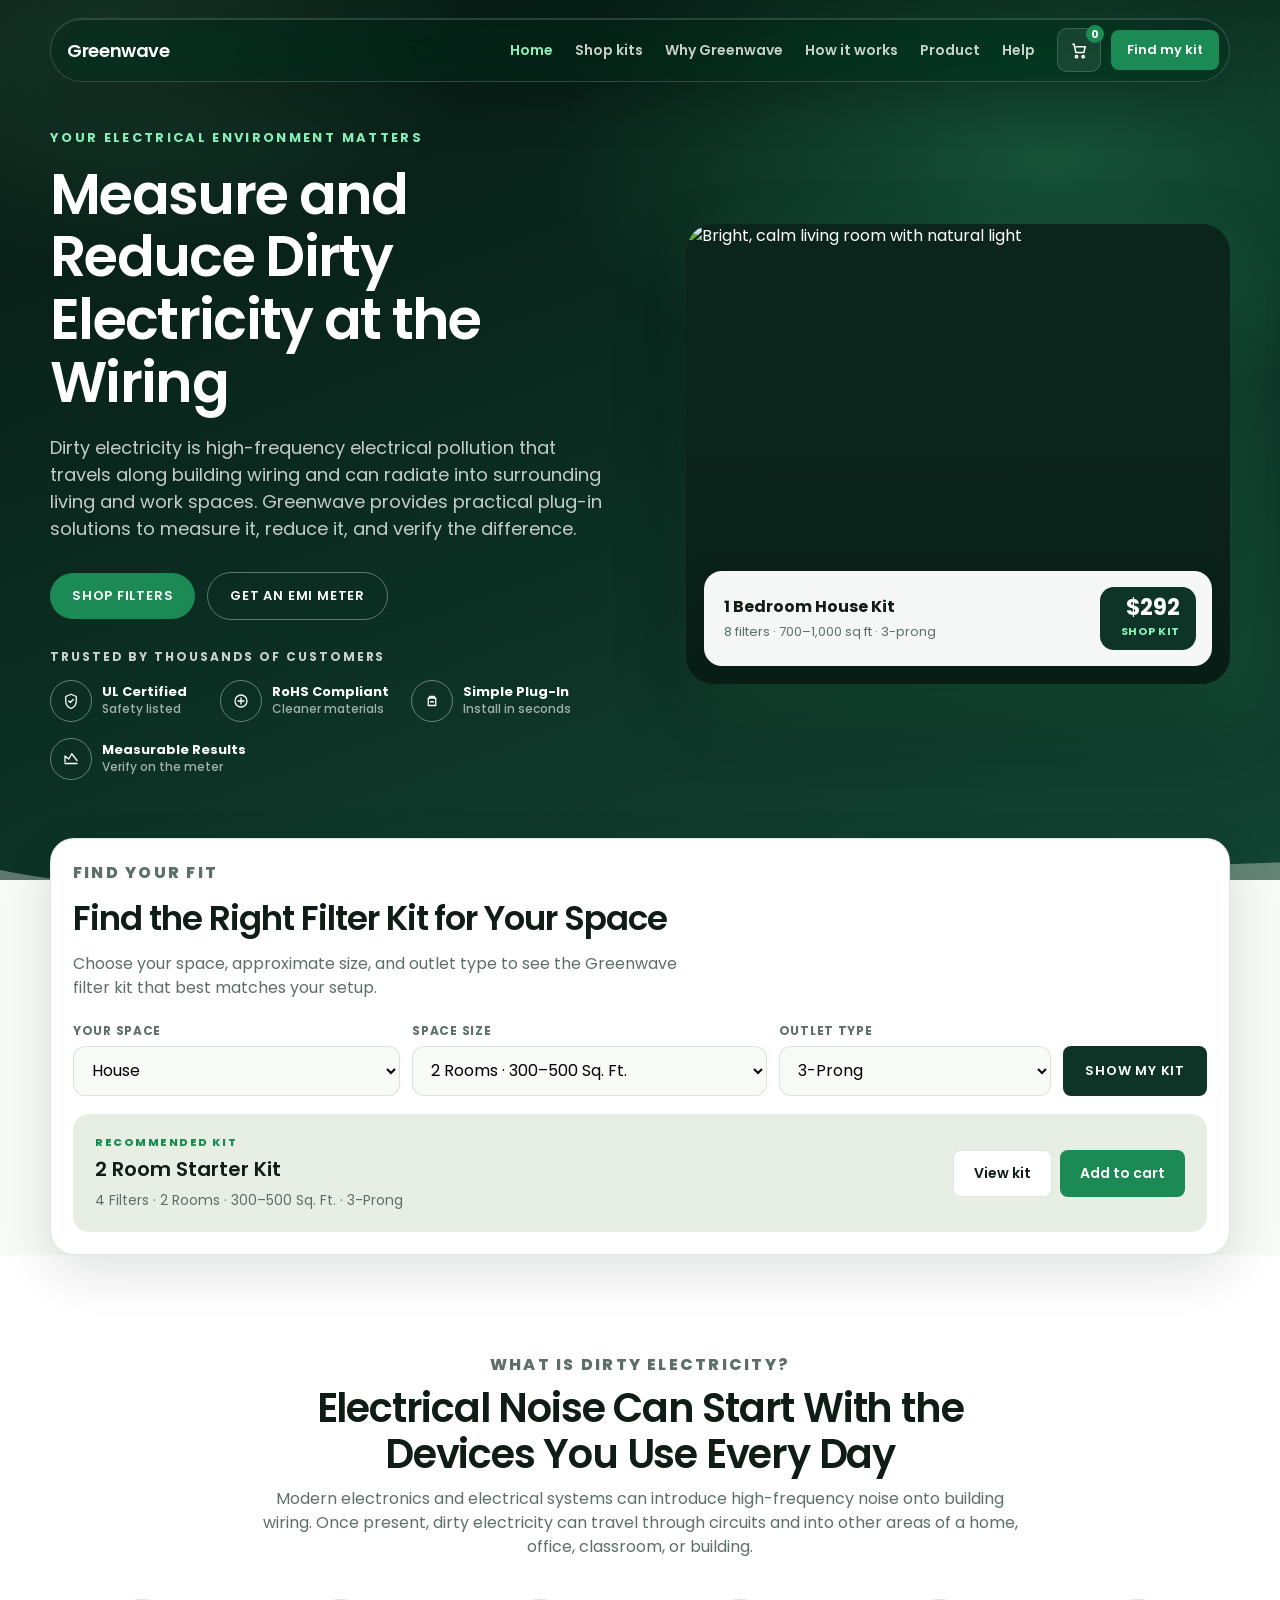
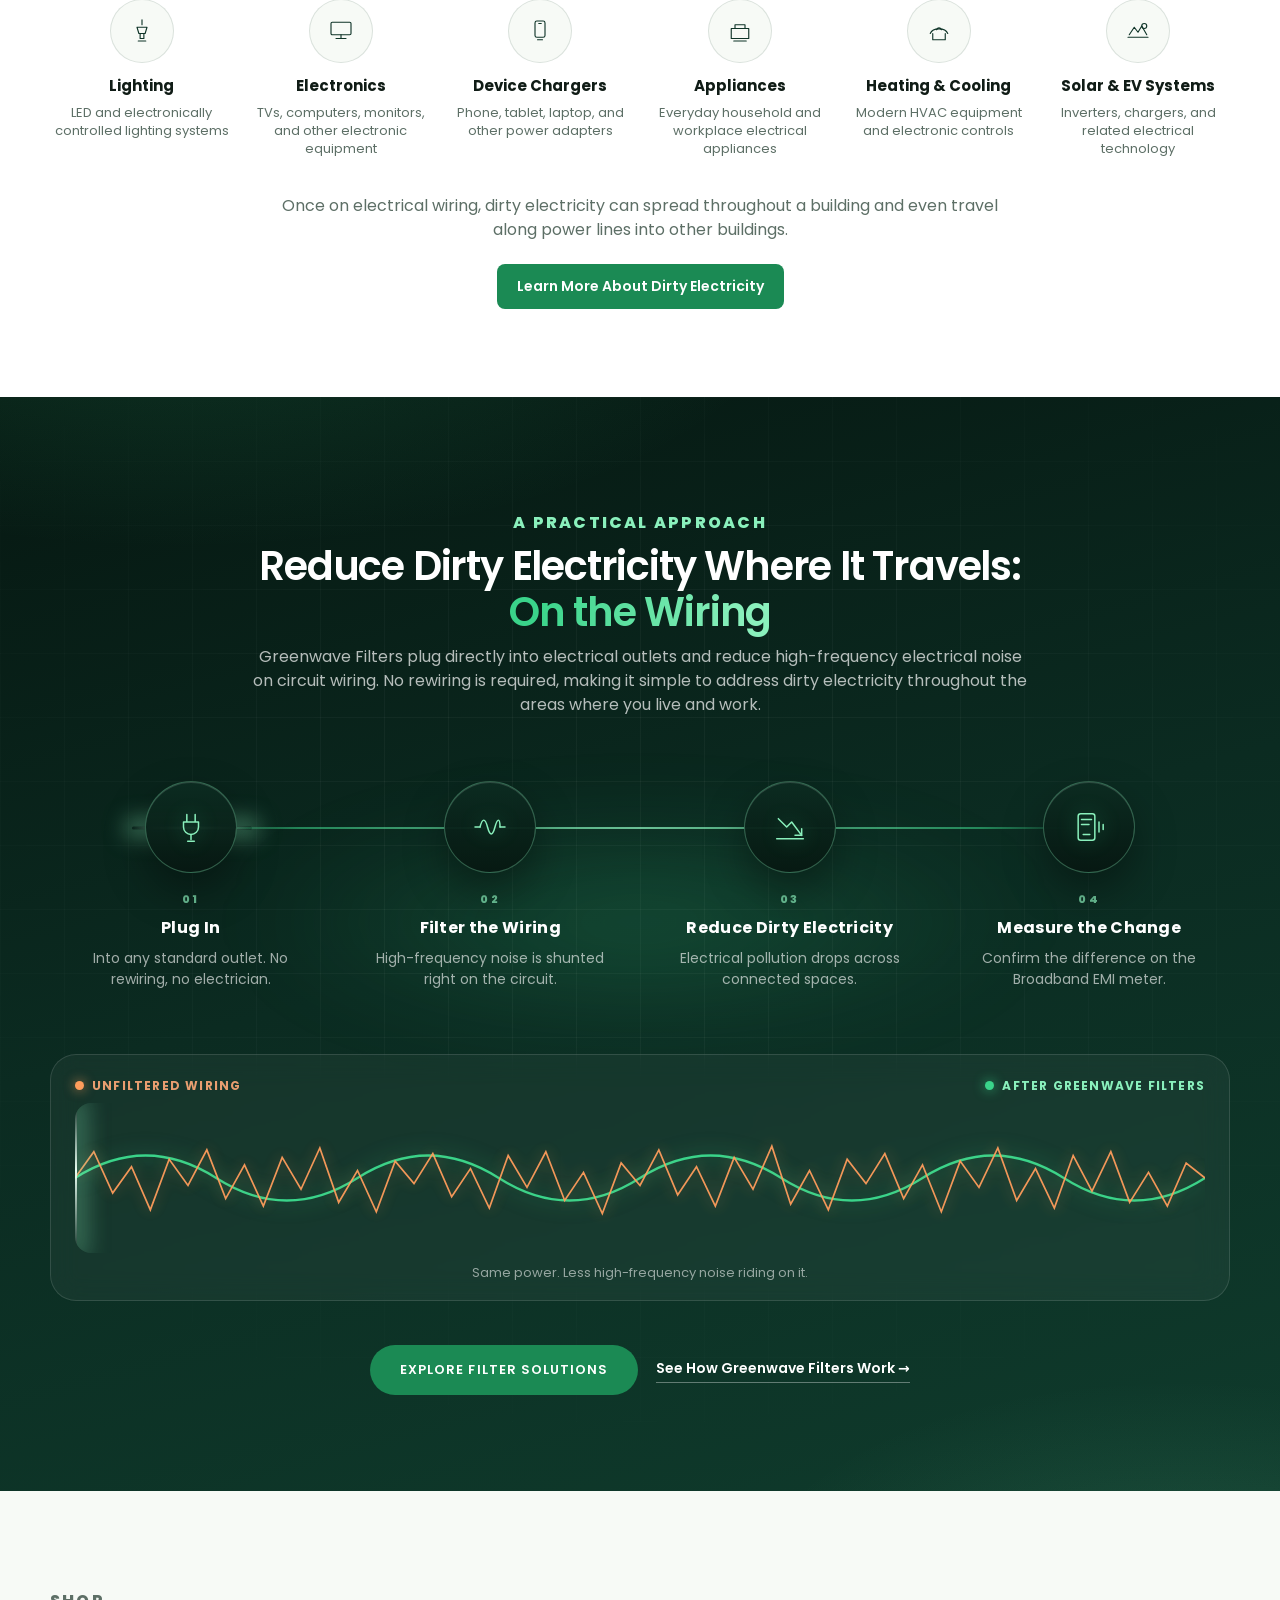
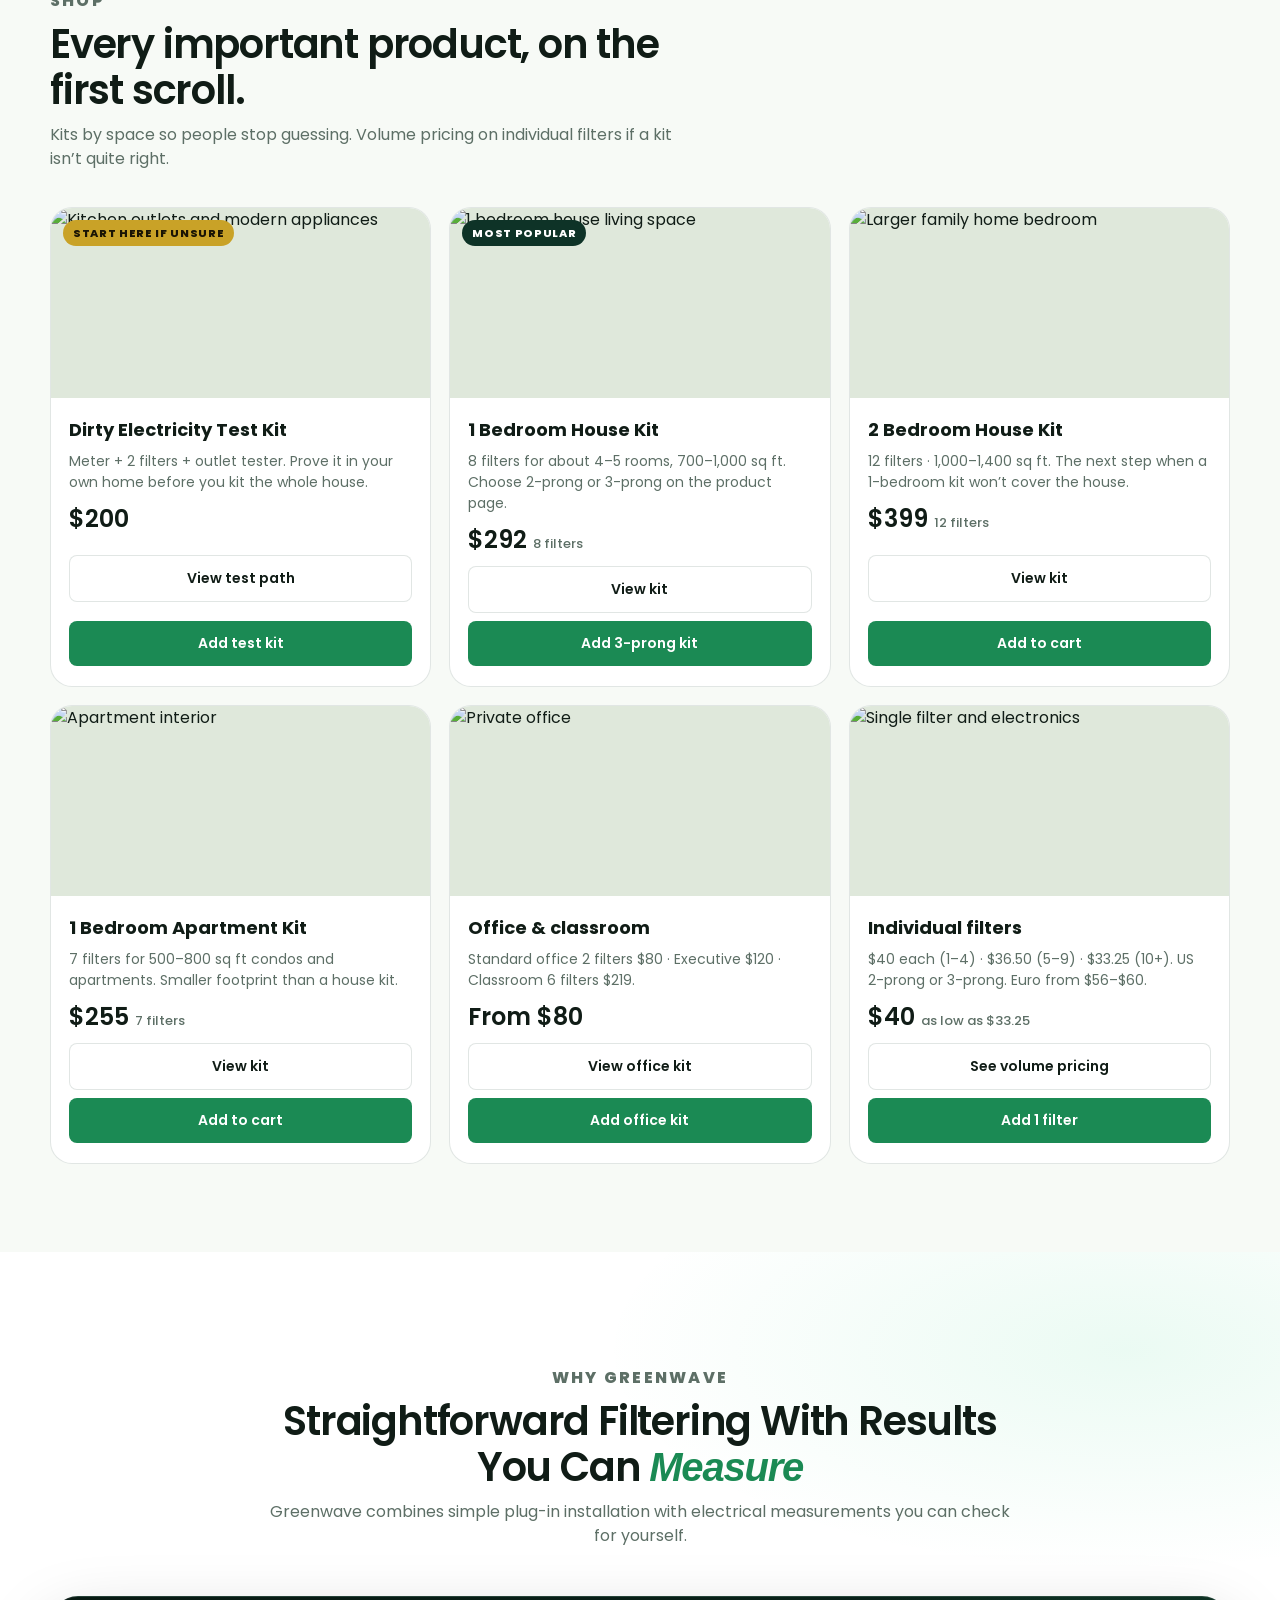
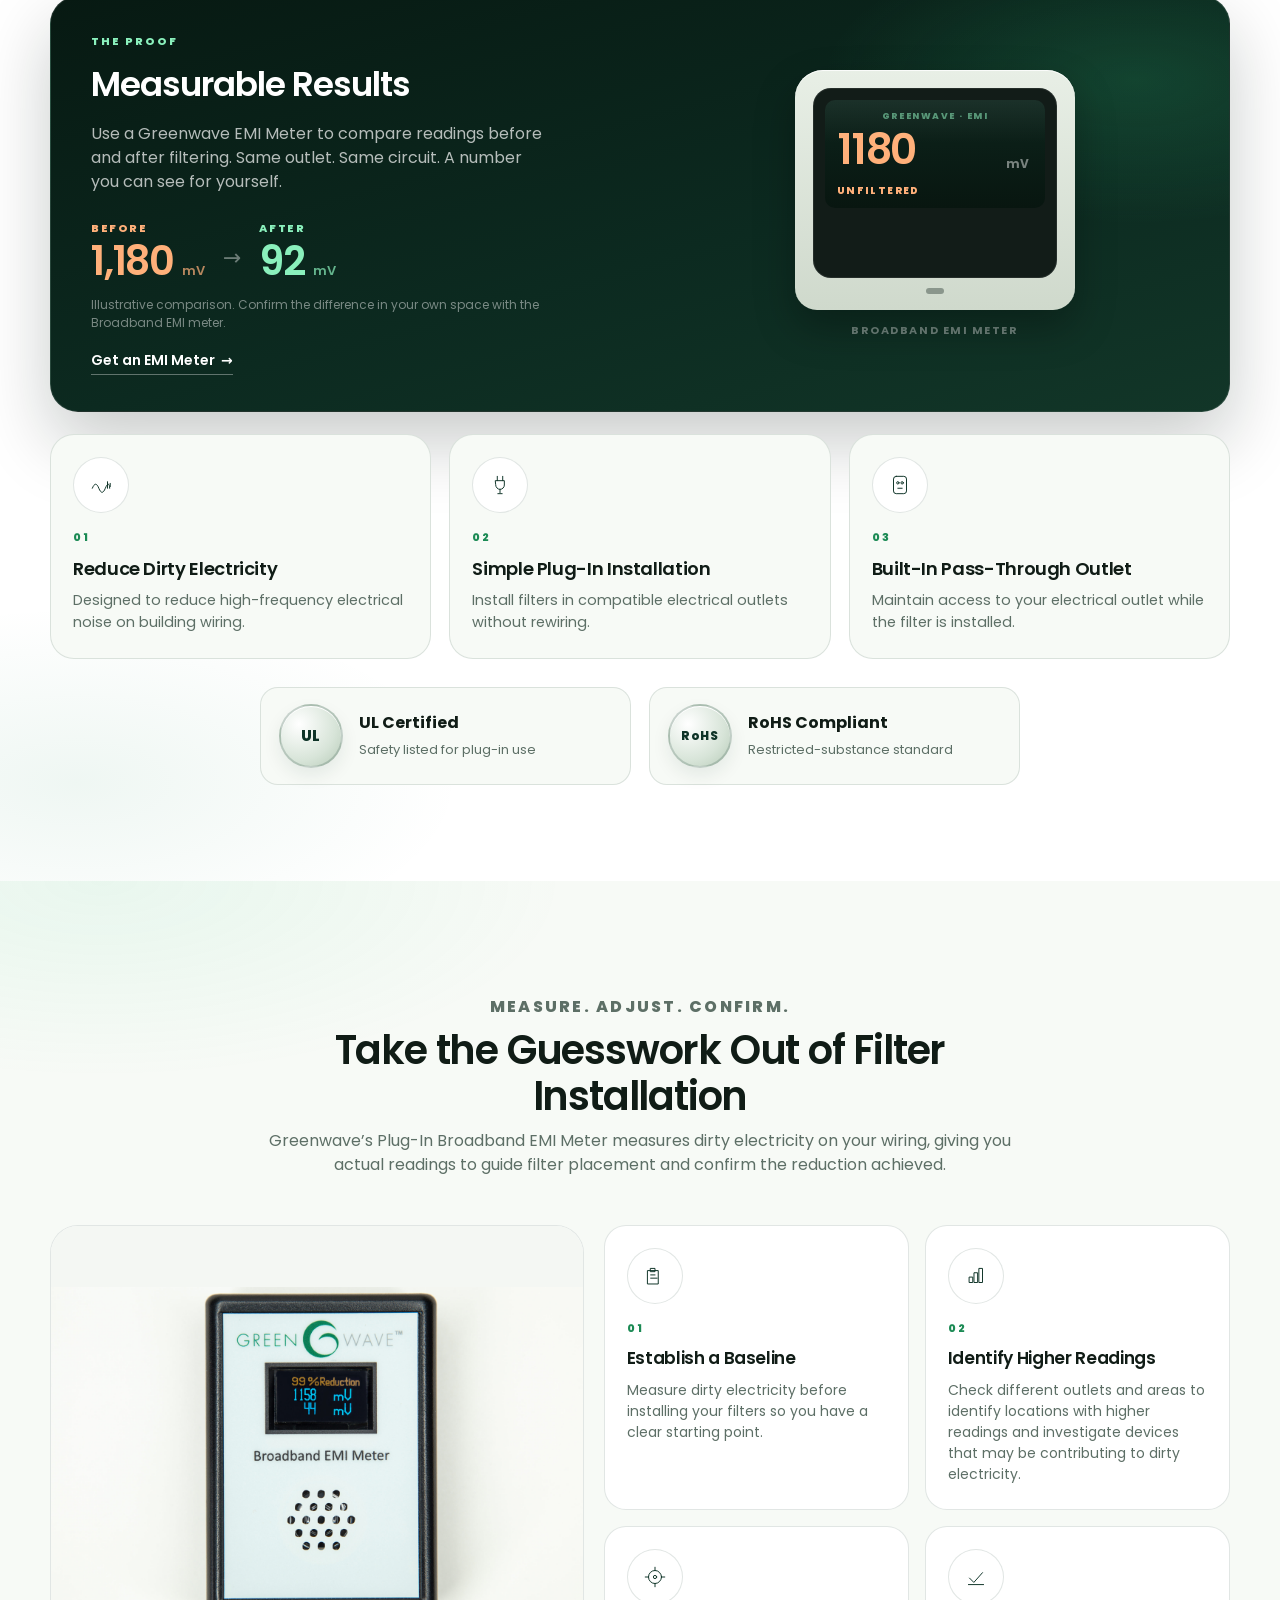
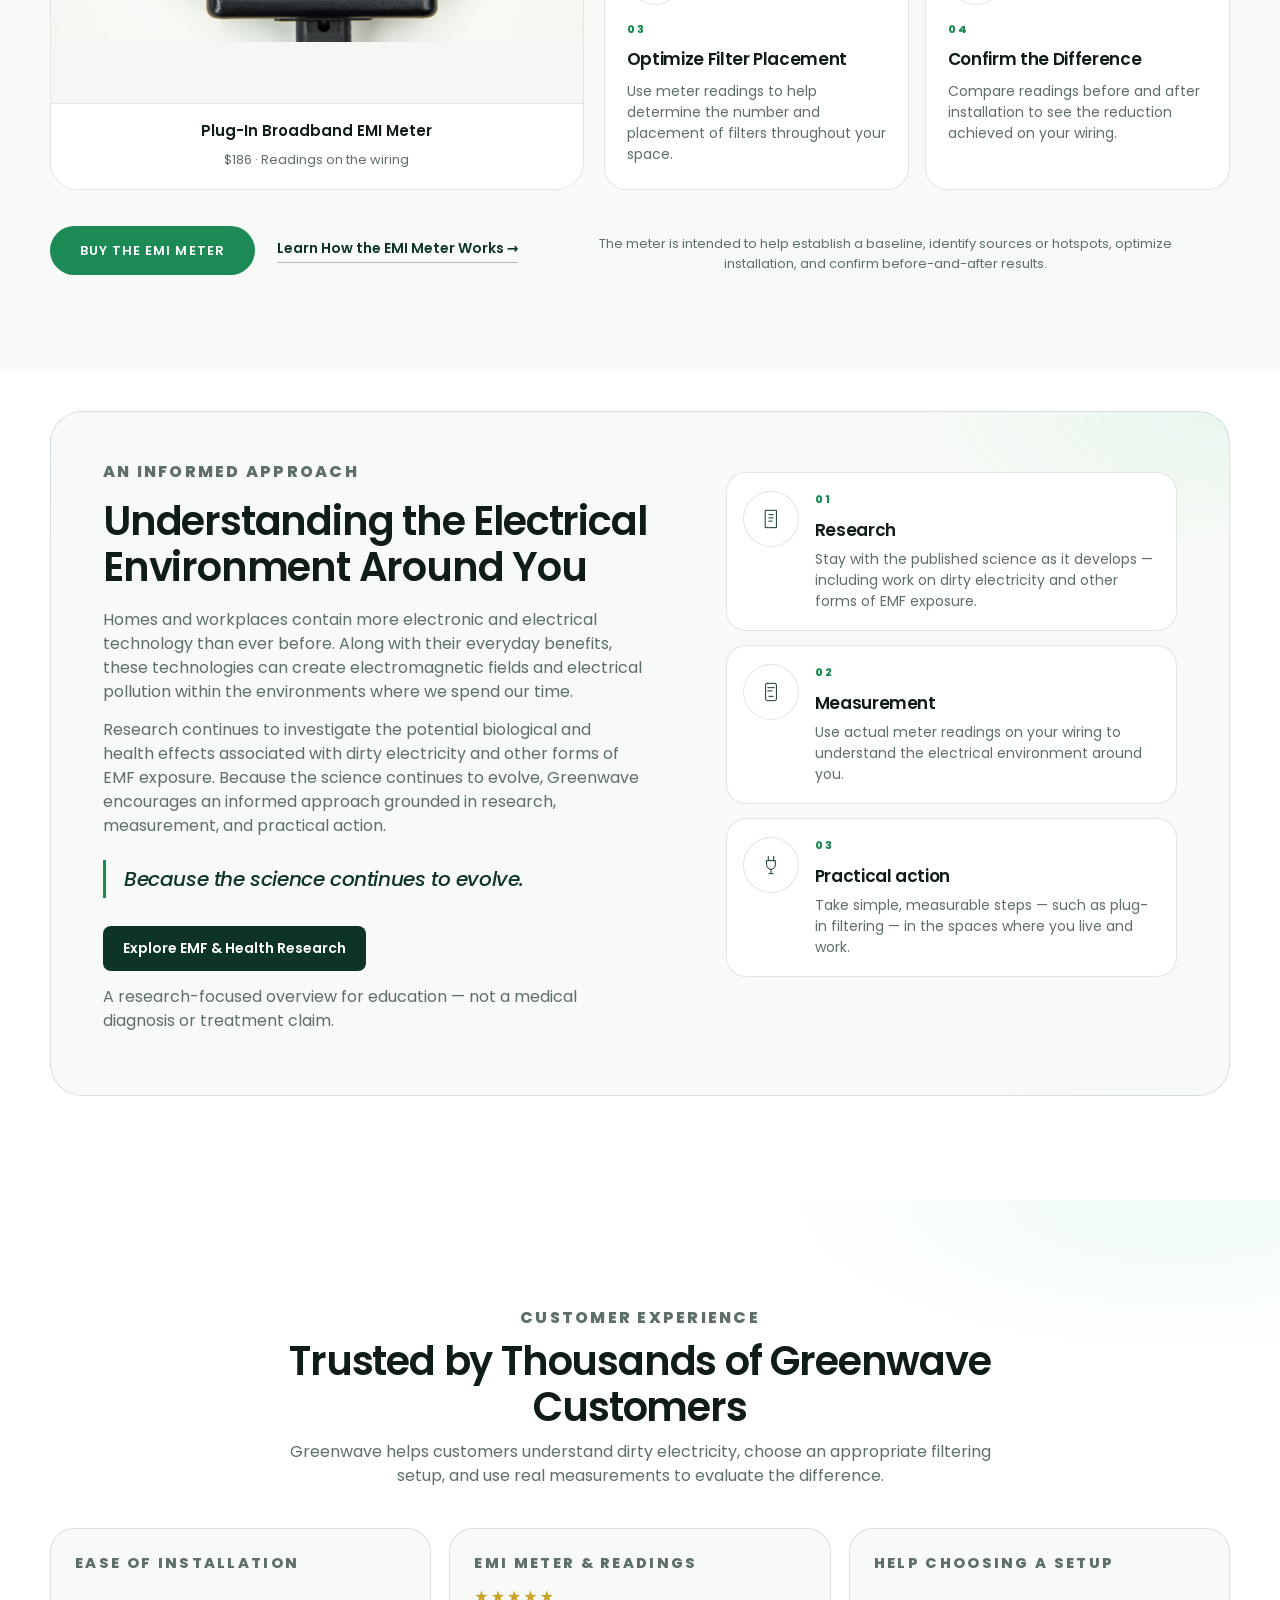
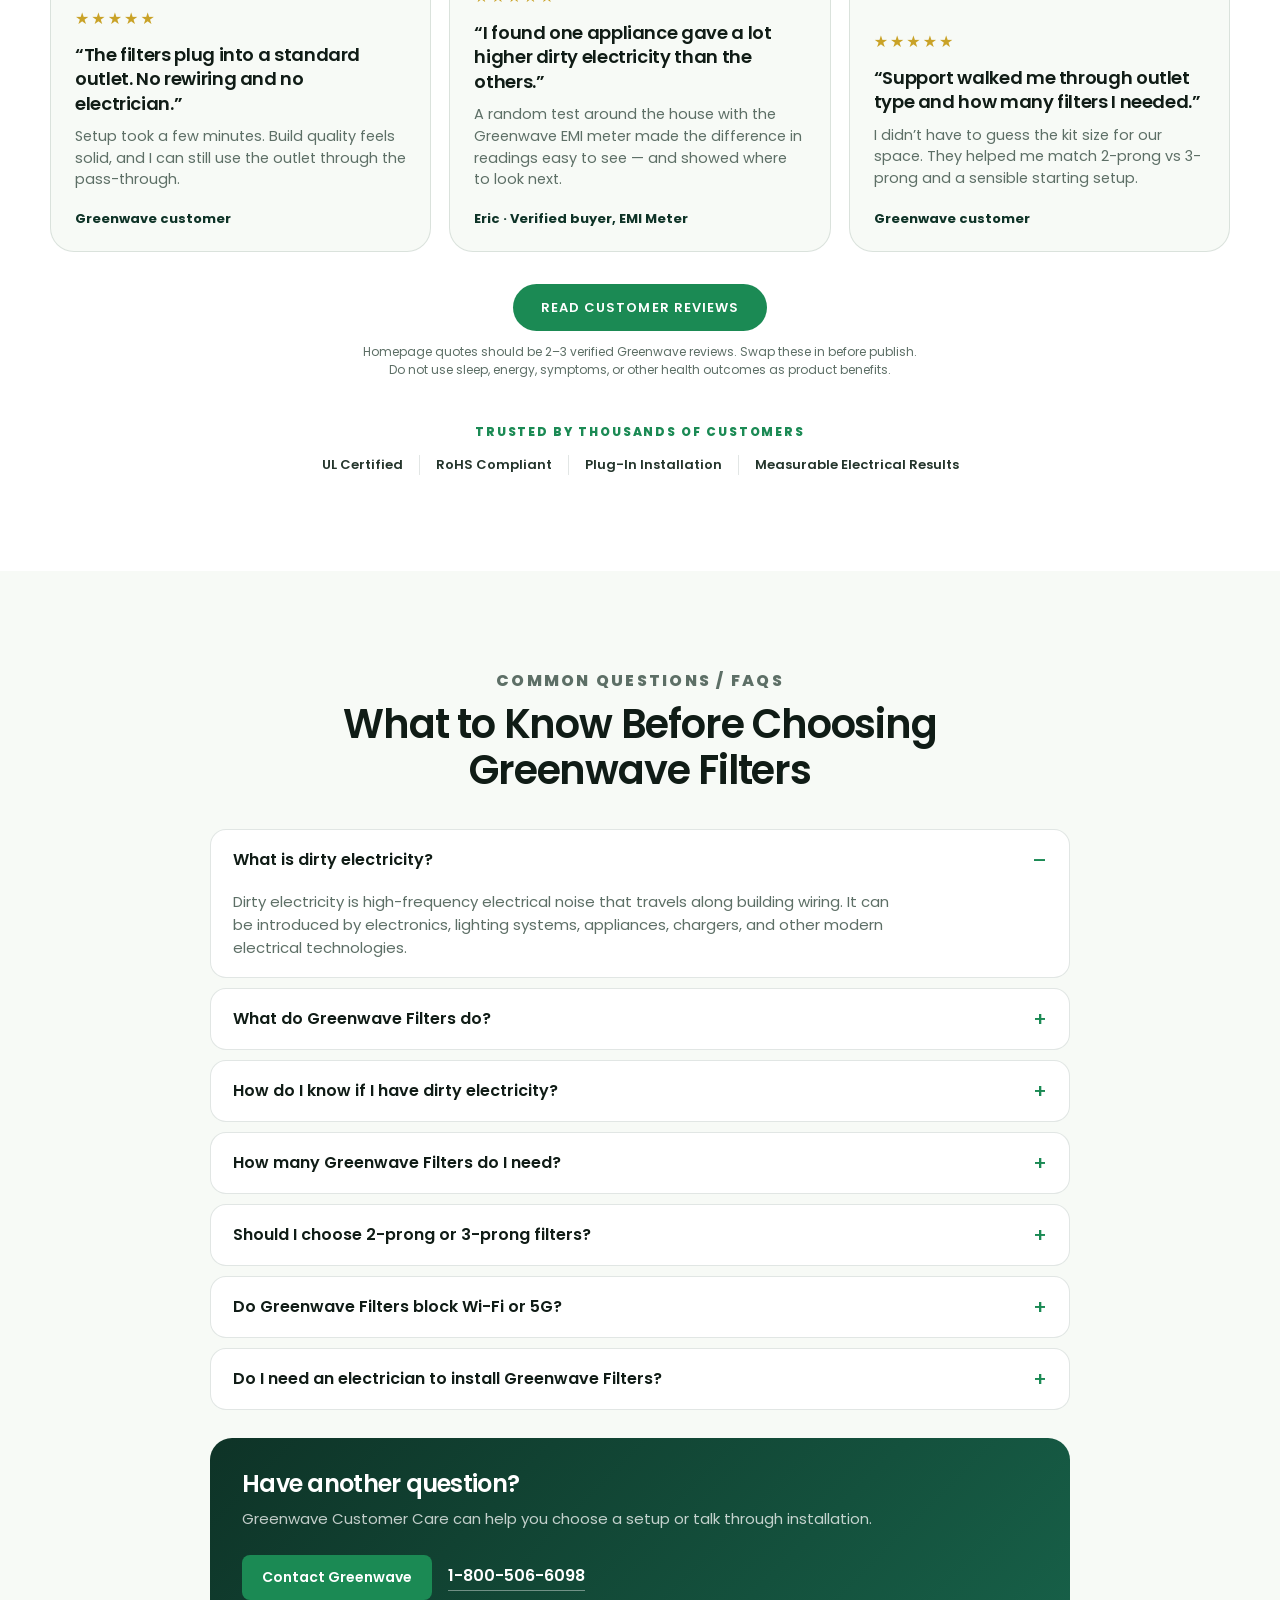
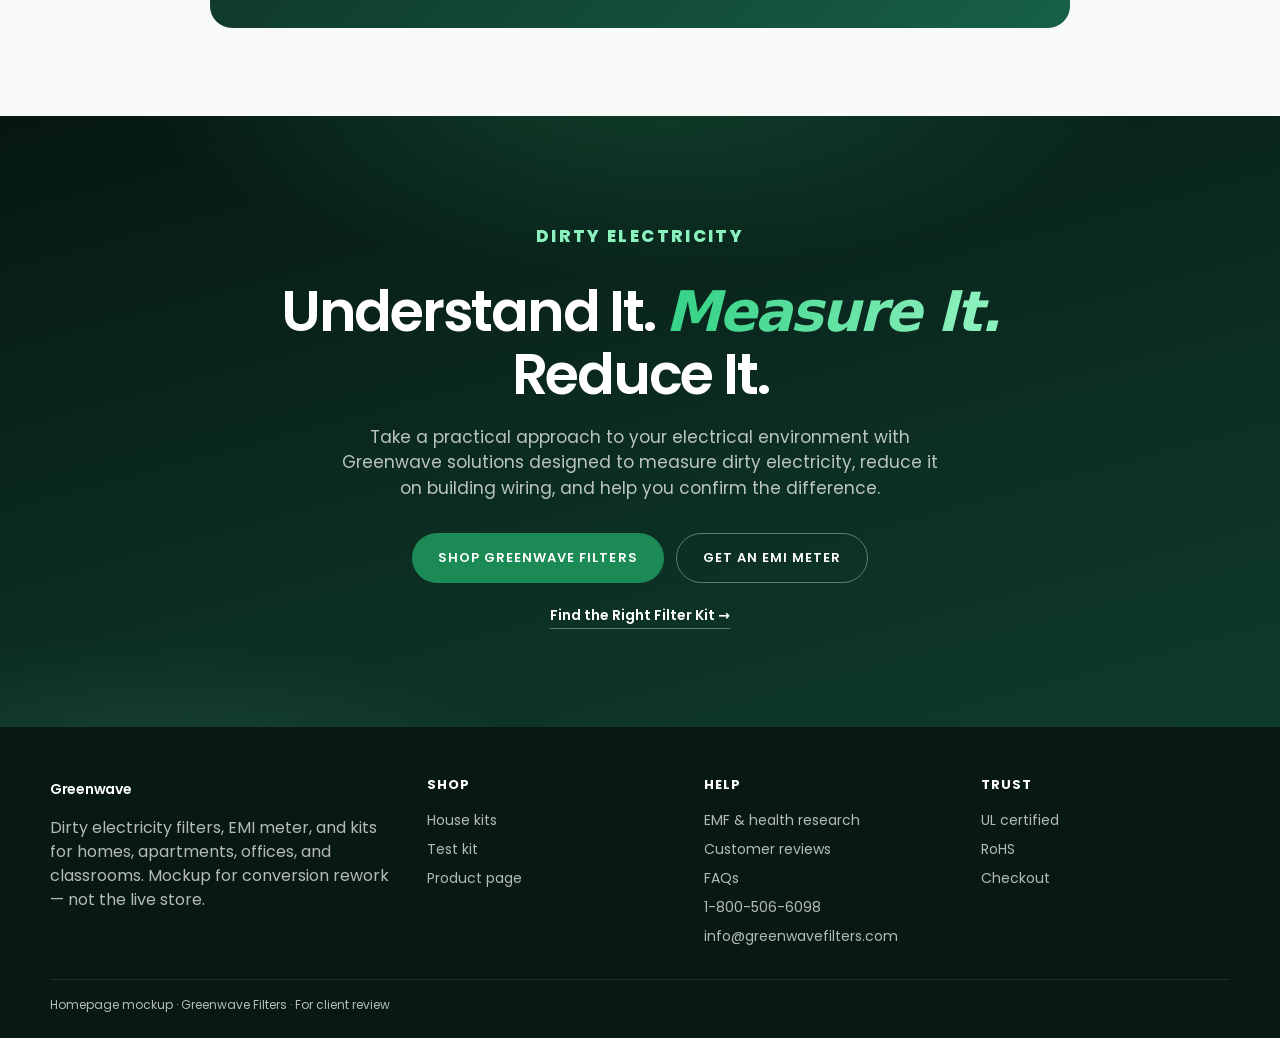
==== commit a118f448: "Update homepage mockup with client content sections and closer CTA." ====
--- a/index.html
+++ b/index.html
@@ -26,7 +26,8 @@
       <nav class="nav" id="nav">
         <a class="is-active" href="greenwave-homepage-mockup.html">Home</a>
         <a href="#shop">Shop kits</a>
-        <a href="#how">How it works</a>
+        <a href="#why">Why Greenwave</a>
+        <a href="#approach">How it works</a>
         <a href="greenwave-product-mockup.html">Product</a>
         <a href="#faq">Help</a>
       </nav>
@@ -45,22 +46,53 @@
     <section class="hero">
       <div class="wrap hero-grid">
         <div>
-          <p class="hero-overline">Dirty electricity filters for healthier spaces</p>
-          <h1>Find the right filters before shoppers ever hit the cart.</h1>
-          <p class="lede">Greenwave filters plug into outlets and reduce high-frequency electrical noise on wiring. This new funnel makes the buying path simple: choose the space, pick the outlet type, see the kit, and check out with confidence.</p>
-          <div class="hero-actions">image.png
-            <a class="btn btn-primary" href="#finder">Find my kit</a>
-            <a class="btn btn-ghost" href="greenwave-product-mockup.html?kit=test">Start with the test kit — $200</a>
-          </div>
-          <div class="hero-metrics" aria-label="Greenwave buying path highlights">
-            <div><strong>30 sec</strong><span>kit finder</span></div>
-            <div><strong>$80+</strong><span>entry kits</span></div>
-            <div><strong>2 / 3</strong><span>prong picker</span></div>
-          </div>
-          <div class="hero-proof">
-            <span><i class="dot"></i> UL certified · RoHS</span>
-            <span><i class="dot"></i> Plug-through outlet</span>
-            <span><i class="dot"></i> 2-prong or 3-prong</span>
+          <p class="hero-overline">Your electrical environment matters</p>
+          <h1>Measure and Reduce Dirty Electricity at the Wiring</h1>
+          <p class="lede">Dirty electricity is high-frequency electrical pollution that travels along building wiring and can radiate into surrounding living and work spaces. Greenwave provides practical plug-in solutions to measure it, reduce it, and verify the difference.</p>
+          <div class="hero-actions">
+            <a class="btn btn-primary" href="#shop">Shop Filters</a>
+            <a class="btn btn-ghost" href="greenwave-product-mockup.html?kit=test">Get an EMI Meter</a>
+          </div>
+          <div class="hero-says">
+            <p class="hero-says-kicker">Trusted by thousands of customers</p>
+            <div class="hero-says-row" aria-label="Trust points">
+              <div>
+                <span class="hero-says-icon" aria-hidden="true">
+                  <svg viewBox="0 0 24 24"><path d="M12 3l7 3v6c0 5-3.2 8.4-7 10-3.8-1.6-7-5-7-10V6z"/><path d="M9 12l2 2 4-4"/></svg>
+                </span>
+                <div>
+                  <strong>UL Certified</strong>
+                  <span>Safety listed</span>
+                </div>
+              </div>
+              <div>
+                <span class="hero-says-icon" aria-hidden="true">
+                  <svg viewBox="0 0 24 24"><circle cx="12" cy="12" r="8"/><path d="M8 12h8M12 8v8"/></svg>
+                </span>
+                <div>
+                  <strong>RoHS Compliant</strong>
+                  <span>Cleaner materials</span>
+                </div>
+              </div>
+              <div>
+                <span class="hero-says-icon" aria-hidden="true">
+                  <svg viewBox="0 0 24 24"><path d="M7 8h10v10H7z"/><path d="M9 8V6h6v2M10 13h4"/></svg>
+                </span>
+                <div>
+                  <strong>Simple Plug-In</strong>
+                  <span>Install in seconds</span>
+                </div>
+              </div>
+              <div>
+                <span class="hero-says-icon" aria-hidden="true">
+                  <svg viewBox="0 0 24 24"><path d="M4 16V8l5 4 4-7 7 9"/><path d="M4 18h16"/></svg>
+                </span>
+                <div>
+                  <strong>Measurable Results</strong>
+                  <span>Verify on the meter</span>
+                </div>
+              </div>
+            </div>
           </div>
         </div>
         <div class="hero-stage">
@@ -85,60 +117,172 @@
     <section class="finder" id="finder">
       <div class="wrap">
         <div class="finder-box">
-          <h2>Don’t leave without the right kit.</h2>
-          <p>Most people bounce because they don’t know how many filters they need, or 2-prong vs 3-prong. Answer two questions.</p>
+          <p class="eyebrow">Find your fit</p>
+          <h2>Find the Right Filter Kit for Your Space</h2>
+          <p>Choose your space, approximate size, and outlet type to see the Greenwave filter kit that best matches your setup.</p>
           <div class="finder-row">
             <div class="field">
               <label for="spaceType">Your space</label>
               <select id="spaceType">
                 <option value="house">House</option>
-                <option value="apartment">Apartment / condo</option>
+                <option value="apartment">Apartment</option>
                 <option value="office">Office</option>
                 <option value="classroom">Classroom</option>
               </select>
             </div>
             <div class="field">
-              <label for="spaceSize">Size</label>
+              <label for="spaceSize">Space size</label>
               <select id="spaceSize"></select>
             </div>
             <div class="field">
               <label for="prongType">Outlet type</label>
               <select id="prongType">
-                <option value="3">3-prong (most US homes)</option>
-                <option value="2">2-prong</option>
+                <option value="3">3-Prong</option>
+                <option value="2">2-Prong</option>
               </select>
             </div>
-            <button class="btn btn-dark" type="button" id="findBtn" style="height:50px">Show my kit</button>
-          </div>
-          <div class="finder-result" id="finderResult"></div>
-        </div>
-      </div>
-    </section>
-
-    <section class="section" id="trust">
-      <div class="wrap">
-        <div class="trust">
+            <button class="btn btn-dark finder-go" type="button" id="findBtn">Show my kit</button>
+          </div>
+          <div class="finder-result is-on" id="finderResult"></div>
+        </div>
+      </div>
+    </section>
+
+    <section class="section sources-sec" id="learn">
+      <div class="wrap">
+        <div class="section-head sources-head">
+          <p class="eyebrow">What is dirty electricity?</p>
+          <h2>Electrical Noise Can Start With the Devices You Use Every Day</h2>
+          <p>Modern electronics and electrical systems can introduce high-frequency noise onto building wiring. Once present, dirty electricity can travel through circuits and into other areas of a home, office, classroom, or building.</p>
+        </div>
+        <div class="sources" aria-label="Everyday sources of dirty electricity">
           <article>
-            <h3>UL certified</h3>
-            <p>120V, 15A safety certified. RoHS — no lead, mercury, or cadmium.</p>
+            <span class="source-icon" aria-hidden="true">
+              <svg viewBox="0 0 48 48"><path d="M24 6v8M16 18h16l-3 10H19z"/><path d="M21 28v8h6v-8"/><path d="M18 40h12"/></svg>
+            </span>
+            <h3>Lighting</h3>
+            <p>LED and electronically controlled lighting systems</p>
           </article>
           <article>
-            <h3>Plug-through outlet</h3>
-            <p>The filter keeps the outlet usable. Plug a lamp or charger into the base.</p>
+            <span class="source-icon" aria-hidden="true">
+              <svg viewBox="0 0 48 48"><rect x="8" y="10" width="32" height="20" rx="2"/><path d="M16 36h16M24 30v6"/></svg>
+            </span>
+            <h3>Electronics</h3>
+            <p>TVs, computers, monitors, and other electronic equipment</p>
           </article>
           <article>
-            <h3>Measure the difference</h3>
-            <p>The EMI meter shows dirty electricity on the wiring — before and after.</p>
+            <span class="source-icon" aria-hidden="true">
+              <svg viewBox="0 0 48 48"><rect x="16" y="8" width="16" height="26" rx="3"/><path d="M20 38h8M22 12h4"/></svg>
+            </span>
+            <h3>Device Chargers</h3>
+            <p>Phone, tablet, laptop, and other power adapters</p>
           </article>
           <article>
-            <h3>Not Wi‑Fi blocking</h3>
-            <p>These target electrical noise on your wires. Not RF, not magnetic fields.</p>
-          </article>
-        </div>
-      </div>
-    </section>
-
-    <section class="section" id="shop" style="padding-top:20px">
+            <span class="source-icon" aria-hidden="true">
+              <svg viewBox="0 0 48 48"><path d="M10 20h28v16H10z"/><path d="M16 20V14h16v6M14 40h20"/></svg>
+            </span>
+            <h3>Appliances</h3>
+            <p>Everyday household and workplace electrical appliances</p>
+          </article>
+          <article>
+            <span class="source-icon" aria-hidden="true">
+              <svg viewBox="0 0 48 48"><path d="M10 28c4-10 24-10 28 0"/><path d="M14 28v10h20V28"/><path d="M20 22c2-4 6-4 8 0"/></svg>
+            </span>
+            <h3>Heating &amp; Cooling</h3>
+            <p>Modern HVAC equipment and electronic controls</p>
+          </article>
+          <article>
+            <span class="source-icon" aria-hidden="true">
+              <svg viewBox="0 0 48 48"><path d="M10 30l8-12 6 8 6-10 8 14"/><path d="M8 34h32"/><circle cx="34" cy="16" r="4"/></svg>
+            </span>
+            <h3>Solar &amp; EV Systems</h3>
+            <p>Inverters, chargers, and related electrical technology</p>
+          </article>
+        </div>
+        <p class="sources-foot">Once on electrical wiring, dirty electricity can spread throughout a building and even travel along power lines into other buildings.</p>
+        <div class="sources-cta">
+          <a class="btn btn-primary" href="#learn">Learn More About Dirty Electricity</a>
+        </div>
+      </div>
+    </section>
+
+    <section class="section approach" id="approach">
+      <div class="approach-glow" aria-hidden="true"></div>
+      <div class="wrap">
+        <div class="section-head approach-head" data-reveal>
+          <p class="eyebrow">A practical approach</p>
+          <h2>Reduce Dirty Electricity Where It Travels: <em>On the Wiring</em></h2>
+          <p>Greenwave Filters plug directly into electrical outlets and reduce high-frequency electrical noise on circuit wiring. No rewiring is required, making it simple to address dirty electricity throughout the areas where you live and work.</p>
+        </div>
+
+        <div class="flow" data-reveal>
+          <div class="flow-rail" aria-hidden="true">
+            <span class="flow-rail-line"></span>
+            <span class="flow-rail-pulse"></span>
+          </div>
+          <ol class="flow-steps">
+            <li class="flow-step" style="--i:0">
+              <span class="flow-orb">
+                <svg viewBox="0 0 48 48" aria-hidden="true"><path d="M19 9v9M29 9v9M15 18h18v6a9 9 0 0 1-9 9 9 9 0 0 1-9-9z"/><path d="M24 33v6"/><path d="M20 41h8"/></svg>
+              </span>
+              <span class="flow-num">01</span>
+              <h3>Plug In</h3>
+              <p>Into any standard outlet. No rewiring, no electrician.</p>
+            </li>
+            <li class="flow-step" style="--i:1">
+              <span class="flow-orb">
+                <svg viewBox="0 0 48 48" aria-hidden="true"><path d="M6 24h6"/><path d="M36 24h6"/><path d="M12 24c3-11 6-11 9 0s6 11 9 0 6-11 6 0"/></svg>
+              </span>
+              <span class="flow-num">02</span>
+              <h3>Filter the Wiring</h3>
+              <p>High-frequency noise is shunted right on the circuit.</p>
+            </li>
+            <li class="flow-step" style="--i:2">
+              <span class="flow-orb">
+                <svg viewBox="0 0 48 48" aria-hidden="true"><path d="M10 14l10 10 6-6 12 16"/><path d="M8 38h32"/><path d="M30 34h8v-8"/></svg>
+              </span>
+              <span class="flow-num">03</span>
+              <h3>Reduce Dirty Electricity</h3>
+              <p>Electrical pollution drops across connected spaces.</p>
+            </li>
+            <li class="flow-step" style="--i:3">
+              <span class="flow-orb">
+                <svg viewBox="0 0 48 48" aria-hidden="true"><rect x="11" y="8" width="20" height="32" rx="3"/><path d="M15 15h12M15 21h9"/><path d="M17 33h8"/><path d="M36 18v12M41 21v6"/></svg>
+              </span>
+              <span class="flow-num">04</span>
+              <h3>Measure the Change</h3>
+              <p>Confirm the difference on the Broadband EMI meter.</p>
+            </li>
+          </ol>
+        </div>
+
+        <figure class="signal" data-reveal>
+          <figcaption class="signal-head">
+            <span class="signal-tag is-dirty"><i></i> Unfiltered wiring</span>
+            <span class="signal-tag is-clean"><i></i> After Greenwave filters</span>
+          </figcaption>
+          <div class="signal-stage">
+            <svg class="signal-svg" viewBox="0 0 1200 160" preserveAspectRatio="none" aria-hidden="true">
+              <path class="sig-base" d="M0,80 Q75,32 150,80 T300,80 T450,80 T600,80 T750,80 T900,80 T1050,80 T1200,80"/>
+            </svg>
+            <div class="signal-noise-layer" aria-hidden="true">
+              <svg class="signal-svg" viewBox="0 0 1200 160" preserveAspectRatio="none">
+                <path class="sig-noise" d="M0,80 L20,52 L40,96 L60,68 L80,114 L100,60 L120,88 L140,50 L160,102 L180,66 L200,110 L220,58 L240,92 L260,48 L280,106 L300,72 L320,116 L340,62 L360,86 L380,54 L400,100 L420,70 L440,112 L460,56 L480,90 L500,52 L520,104 L540,74 L560,118 L580,64 L600,88 L620,50 L640,98 L660,68 L680,110 L700,58 L720,92 L740,46 L760,108 L780,72 L800,114 L820,60 L840,86 L860,54 L880,102 L900,66 L920,116 L940,62 L960,90 L980,48 L1000,104 L1020,70 L1040,112 L1060,56 L1080,94 L1100,52 L1120,106 L1140,74 L1160,110 L1180,64 L1200,80"/>
+              </svg>
+            </div>
+            <span class="signal-scan" aria-hidden="true"></span>
+          </div>
+          <p class="signal-note">Same power. Less high-frequency noise riding on it.</p>
+        </figure>
+
+        <div class="approach-cta" data-reveal>
+          <a class="btn btn-primary btn-glow" href="#shop">Explore Filter Solutions</a>
+          <a class="approach-link" href="#approach">See How Greenwave Filters Work <span aria-hidden="true">→</span></a>
+        </div>
+      </div>
+    </section>
+
+    <section class="section" id="shop">
       <div class="wrap">
         <div class="section-head">
           <p class="eyebrow">Shop</p>
@@ -224,109 +368,326 @@
       </div>
     </section>
 
-    <section class="section" id="how" style="background:#fff">
-      <div class="wrap">
-        <div class="section-head">
-          <p class="eyebrow">How it works</p>
-          <h2>Three steps. No electrician.</h2>
-        </div>
-        <div class="steps">
-          <article class="step">
-            <div class="step-num">1</div>
-            <h3>Pick 2-prong or 3-prong</h3>
-            <p>Look at the outlet. Most US homes are 3-prong. Get this right and you don’t eat a return.</p>
-          </article>
-          <article class="step">
-            <div class="step-num">2</div>
-            <h3>Plug filters into outlets</h3>
-            <p>They shunt dirty electricity (EMI) on the circuit wiring while normal 60Hz power still flows.</p>
-          </article>
-          <article class="step">
-            <div class="step-num">3</div>
-            <h3>Read the meter</h3>
-            <p>The Broadband EMI meter shows levels on the wiring. Use it to place filters where they actually help.</p>
-          </article>
-        </div>
-      </div>
-    </section>
-
-    <section class="section">
-      <div class="wrap split">
-        <img src="https://images.unsplash.com/photo-1600210492486-724fe5c67fb0?auto=format&fit=crop&w=1100&q=80" alt="Calm living room in a family home">
-        <div>
-          <p class="eyebrow">Why people stall</p>
-          <h2 style="font-size:40px;letter-spacing:-.03em;line-height:1.15;font-weight:600">The current site loses shoppers in the store.</h2>
-          <p style="color:var(--muted);margin-top:12px">Walls of kits, 2-prong vs 3-prong buried, empty reviews, and a cart that doesn’t confirm they bought the right thing. This homepage answers the three drop-off questions before checkout.</p>
-          <ul class="checklist">
-            <li><span class="check">✓</span> How many filters for my rooms / sq ft?</li>
-            <li><span class="check">✓</span> 2-prong or 3-prong — chosen before add to cart.</li>
-            <li><span class="check">✓</span> Not sure it works? Test kit $200, then upgrade.</li>
-            <li><span class="check">✓</span> This is dirty electricity on wires — not a Wi‑Fi shield.</li>
+    <section class="section why" id="why">
+      <div class="wrap">
+        <div class="section-head why-head" data-reveal>
+          <p class="eyebrow">Why Greenwave</p>
+          <h2>Straightforward Filtering With Results You Can <em>Measure</em></h2>
+          <p>Greenwave combines simple plug-in installation with electrical measurements you can check for yourself.</p>
+        </div>
+
+        <article class="why-hero" data-reveal>
+          <div class="why-hero-copy">
+            <span class="why-kicker">The proof</span>
+            <h3>Measurable Results</h3>
+            <p>Use a Greenwave EMI Meter to compare readings before and after filtering. Same outlet. Same circuit. A number you can see for yourself.</p>
+            <div class="why-readout">
+              <div class="why-read is-dirty">
+                <span>Before</span>
+                <b>1,180</b>
+                <small>mV</small>
+              </div>
+              <span class="why-read-arrow" aria-hidden="true">→</span>
+              <div class="why-read is-clean">
+                <span>After</span>
+                <b>92</b>
+                <small>mV</small>
+              </div>
+            </div>
+            <p class="why-fine">Illustrative comparison. Confirm the difference in your own space with the Broadband EMI meter.</p>
+            <a class="why-link" href="greenwave-product-mockup.html?kit=test">Get an EMI Meter <span aria-hidden="true">→</span></a>
+          </div>
+          <div class="emi" aria-hidden="true">
+            <div class="emi-body">
+              <div class="emi-bezel">
+                <div class="emi-screen">
+                  <span class="emi-brand">Greenwave · EMI</span>
+                  <div class="emi-value">
+                    <span class="emi-n emi-n-hi">1180</span>
+                    <span class="emi-n emi-n-lo">92</span>
+                    <small>mV</small>
+                  </div>
+                  <span class="emi-state emi-state-hi">Unfiltered</span>
+                  <span class="emi-state emi-state-lo">Filtered</span>
+                </div>
+                <div class="emi-bars">
+                  <i class="hi"></i><i class="hi"></i><i class="hi"></i><i class="hi"></i>
+                  <i class="hi"></i><i class="hi"></i><i class="mid"></i><i class="mid"></i>
+                  <i class="lo"></i><i class="lo"></i>
+                </div>
+              </div>
+              <span class="emi-knob"></span>
+            </div>
+            <p class="emi-cap">Broadband EMI meter</p>
+          </div>
+        </article>
+
+        <div class="why-feats">
+          <article class="why-card" data-reveal>
+            <span class="why-icon" aria-hidden="true">
+              <svg viewBox="0 0 48 48"><path d="M8 30c4-10 8-10 12 0s8 10 12 0 8-10 8 0"/><path d="M36 18v12M41 21v6"/></svg>
+            </span>
+            <span class="why-kicker">01</span>
+            <h3>Reduce Dirty Electricity</h3>
+            <p>Designed to reduce high-frequency electrical noise on building wiring.</p>
+          </article>
+          <article class="why-card" data-reveal>
+            <span class="why-icon" aria-hidden="true">
+              <svg viewBox="0 0 48 48"><path d="M19 8v8M29 8v8"/><path d="M16 16h16v8a8 8 0 0 1-16 0z"/><path d="M24 32v6"/><path d="M20 40h8"/></svg>
+            </span>
+            <span class="why-kicker">02</span>
+            <h3>Simple Plug-In Installation</h3>
+            <p>Install filters in compatible electrical outlets without rewiring.</p>
+          </article>
+          <article class="why-card" data-reveal>
+            <span class="why-icon" aria-hidden="true">
+              <svg viewBox="0 0 48 48"><rect x="12" y="8" width="24" height="32" rx="5"/><circle cx="20" cy="20" r="2.2"/><circle cx="28" cy="20" r="2.2"/><path d="M20 30h8"/></svg>
+            </span>
+            <span class="why-kicker">03</span>
+            <h3>Built-In Pass-Through Outlet</h3>
+            <p>Maintain access to your electrical outlet while the filter is installed.</p>
+          </article>
+        </div>
+
+        <ul class="why-certs" data-reveal>
+          <li>
+            <span class="cert-mark" aria-hidden="true">UL</span>
+            <div>
+              <strong>UL Certified</strong>
+              <span>Safety listed for plug-in use</span>
+            </div>
+          </li>
+          <li>
+            <span class="cert-mark cert-rohs" aria-hidden="true">RoHS</span>
+            <div>
+              <strong>RoHS Compliant</strong>
+              <span>Restricted-substance standard</span>
+            </div>
+          </li>
+        </ul>
+      </div>
+    </section>
+
+    <section class="section measure" id="measure">
+      <div class="wrap">
+        <div class="section-head measure-head" data-reveal>
+          <p class="eyebrow">Measure. Adjust. Confirm.</p>
+          <h2>Take the Guesswork Out of Filter Installation</h2>
+          <p>Greenwave’s Plug-In Broadband EMI Meter measures dirty electricity on your wiring, giving you actual readings to guide filter placement and confirm the reduction achieved.</p>
+        </div>
+
+        <div class="measure-layout">
+          <figure class="measure-photo" data-reveal>
+            <img src="greenwave-emi-meter.jpg" alt="Greenwave Plug-In Broadband EMI Meter showing millivolt readings">
+            <figcaption class="measure-tag">
+              <b>Plug-In Broadband EMI Meter</b>
+              <span>$186 · Readings on the wiring</span>
+            </figcaption>
+          </figure>
+
+          <div class="measure-grid">
+            <article class="measure-card" data-reveal>
+              <span class="why-icon" aria-hidden="true">
+                <svg viewBox="0 0 48 48"><path d="M10 38V14h20v24z"/><path d="M16 10h8v6h-8z"/><path d="M16 22h8M16 28h12"/></svg>
+              </span>
+              <span class="why-kicker">01</span>
+              <h3>Establish a Baseline</h3>
+              <p>Measure dirty electricity before installing your filters so you have a clear starting point.</p>
+            </article>
+            <article class="measure-card" data-reveal>
+              <span class="why-icon" aria-hidden="true">
+                <svg viewBox="0 0 48 48"><path d="M12 36h6V26h-6zM21 36h6V18h-6zM30 36h6V10h-6z"/></svg>
+              </span>
+              <span class="why-kicker">02</span>
+              <h3>Identify Higher Readings</h3>
+              <p>Check different outlets and areas to identify locations with higher readings and investigate devices that may be contributing to dirty electricity.</p>
+            </article>
+            <article class="measure-card" data-reveal>
+              <span class="why-icon" aria-hidden="true">
+                <svg viewBox="0 0 48 48"><circle cx="24" cy="24" r="12"/><circle cx="24" cy="24" r="3"/><path d="M24 6v6M24 36v6M6 24h6M36 24h6"/></svg>
+              </span>
+              <span class="why-kicker">03</span>
+              <h3>Optimize Filter Placement</h3>
+              <p>Use meter readings to help determine the number and placement of filters throughout your space.</p>
+            </article>
+            <article class="measure-card" data-reveal>
+              <span class="why-icon" aria-hidden="true">
+                <svg viewBox="0 0 48 48"><path d="M12 26l8 8 16-18"/><path d="M10 38h28"/></svg>
+              </span>
+              <span class="why-kicker">04</span>
+              <h3>Confirm the Difference</h3>
+              <p>Compare readings before and after installation to see the reduction achieved on your wiring.</p>
+            </article>
+          </div>
+        </div>
+
+        <div class="measure-cta" data-reveal>
+          <button class="btn btn-primary btn-glow" type="button" data-quick-add='{"id":"meter","name":"Broadband EMI Meter","price":186,"prong":"3","qty":1}'>Buy the EMI Meter</button>
+          <a class="approach-link measure-link" href="greenwave-product-mockup.html?kit=test">Learn How the EMI Meter Works <span aria-hidden="true">→</span></a>
+          <p class="measure-note">The meter is intended to help establish a baseline, identify sources or hotspots, optimize installation, and confirm before-and-after results.</p>
+        </div>
+      </div>
+    </section>
+
+    <section class="section informed" id="research">
+      <div class="wrap">
+        <div class="informed-panel">
+          <div class="informed-copy" data-reveal>
+            <p class="eyebrow">An informed approach</p>
+            <h2>Understanding the Electrical Environment Around You</h2>
+            <p>Homes and workplaces contain more electronic and electrical technology than ever before. Along with their everyday benefits, these technologies can create electromagnetic fields and electrical pollution within the environments where we spend our time.</p>
+            <p>Research continues to investigate the potential biological and health effects associated with dirty electricity and other forms of EMF exposure. Because the science continues to evolve, Greenwave encourages an informed approach grounded in research, measurement, and practical action.</p>
+            <blockquote class="informed-quote">
+              <p>Because the science continues to evolve.</p>
+            </blockquote>
+            <a class="btn btn-dark" href="#research">Explore EMF &amp; Health Research</a>
+            <p class="informed-fine">A research-focused overview for education — not a medical diagnosis or treatment claim.</p>
+          </div>
+
+          <ol class="informed-pillars" data-reveal>
+            <li>
+              <span class="why-icon" aria-hidden="true">
+                <svg viewBox="0 0 48 48"><path d="M14 8h20v32H14z"/><path d="M20 16h8M20 22h8M20 28h6"/></svg>
+              </span>
+              <div>
+                <span class="why-kicker">01</span>
+                <h3>Research</h3>
+                <p>Stay with the published science as it develops — including work on dirty electricity and other forms of EMF exposure.</p>
+              </div>
+            </li>
+            <li>
+              <span class="why-icon" aria-hidden="true">
+                <svg viewBox="0 0 48 48"><rect x="14" y="8" width="20" height="32" rx="3"/><path d="M18 16h12M18 22h8"/><path d="M20 32h8"/></svg>
+              </span>
+              <div>
+                <span class="why-kicker">02</span>
+                <h3>Measurement</h3>
+                <p>Use actual meter readings on your wiring to understand the electrical environment around you.</p>
+              </div>
+            </li>
+            <li>
+              <span class="why-icon" aria-hidden="true">
+                <svg viewBox="0 0 48 48"><path d="M19 8v8M29 8v8"/><path d="M16 16h16v8a8 8 0 0 1-16 0z"/><path d="M24 32v6"/><path d="M20 40h8"/></svg>
+              </span>
+              <div>
+                <span class="why-kicker">03</span>
+                <h3>Practical action</h3>
+                <p>Take simple, measurable steps — such as plug-in filtering — in the spaces where you live and work.</p>
+              </div>
+            </li>
+          </ol>
+        </div>
+      </div>
+    </section>
+
+    <section class="section experience" id="reviews">
+      <div class="wrap">
+        <div class="section-head experience-head" data-reveal>
+          <p class="eyebrow">Customer experience</p>
+          <h2>Trusted by Thousands of Greenwave Customers</h2>
+          <p>Greenwave helps customers understand dirty electricity, choose an appropriate filtering setup, and use real measurements to evaluate the difference.</p>
+        </div>
+
+        <div class="experience-grid">
+          <article class="experience-card" data-reveal>
+            <p class="experience-theme">Ease of installation</p>
+            <div class="stars" aria-label="5 stars">★★★★★</div>
+            <h3>“The filters plug into a standard outlet. No rewiring and no electrician.”</h3>
+            <p>Setup took a few minutes. Build quality feels solid, and I can still use the outlet through the pass-through.</p>
+            <cite>Greenwave customer</cite>
+          </article>
+          <article class="experience-card" data-reveal>
+            <p class="experience-theme">EMI Meter &amp; readings</p>
+            <div class="stars" aria-label="5 stars">★★★★★</div>
+            <h3>“I found one appliance gave a lot higher dirty electricity than the others.”</h3>
+            <p>A random test around the house with the Greenwave EMI meter made the difference in readings easy to see — and showed where to look next.</p>
+            <cite>Eric · Verified buyer, EMI Meter</cite>
+          </article>
+          <article class="experience-card" data-reveal>
+            <p class="experience-theme">Help choosing a setup</p>
+            <div class="stars" aria-label="5 stars">★★★★★</div>
+            <h3>“Support walked me through outlet type and how many filters I needed.”</h3>
+            <p>I didn’t have to guess the kit size for our space. They helped me match 2-prong vs 3-prong and a sensible starting setup.</p>
+            <cite>Greenwave customer</cite>
+          </article>
+        </div>
+
+        <div class="experience-cta" data-reveal>
+          <a class="btn btn-primary" href="#reviews">Read Customer Reviews</a>
+          <p class="experience-note">Homepage quotes should be 2–3 verified Greenwave reviews. Swap these in before publish. Do not use sleep, energy, symptoms, or other health outcomes as product benefits.</p>
+        </div>
+
+        <div class="experience-trust" data-reveal>
+          <p class="experience-trust-kicker">Trusted by thousands of customers</p>
+          <ul>
+            <li>UL Certified</li>
+            <li>RoHS Compliant</li>
+            <li>Plug-In Installation</li>
+            <li>Measurable Electrical Results</li>
           </ul>
-          <a class="btn btn-dark" href="#finder">Use the kit finder</a>
-        </div>
-      </div>
-    </section>
-
-    <section class="section" style="padding-top:0">
-      <div class="wrap">
-        <div class="quotes">
-          <article class="quote featured">
-            <div class="stars">★★★★★</div>
-            <h3>“Our son is calmer — he seems less frazzled and happier.”</h3>
-            <p>The line people already trust. Put it on the homepage, not buried under long copy.</p>
-            <cite>Greenwave customer</cite>
-          </article>
-          <article class="quote">
-            <div class="stars">★★★★★</div>
-            <h3>Plug in. See the meter drop.</h3>
-            <p>Buyers who can measure stay. That’s why the test kit and meter belong next to every kit CTA.</p>
-            <cite>Conversion note for the rework</cite>
-          </article>
-          <article class="quote">
-            <div class="stars">★★★★☆</div>
-            <h3>Amazon already has social proof.</h3>
-            <p>The live product pages currently show 0 reviews. Surface ratings and “how many filters” on the PDP.</p>
-            <cite>Audit finding</cite>
-          </article>
-        </div>
-      </div>
-    </section>
-
-    <section class="section" id="faq" style="background:#fff">
-      <div class="wrap">
-        <div class="section-head">
-          <p class="eyebrow">FAQ</p>
-          <h2>Close the sale before they leave.</h2>
-        </div>
-        <div class="faq">
+        </div>
+      </div>
+    </section>
+
+    <section class="section faq-sec" id="faq">
+      <div class="wrap">
+        <div class="section-head faq-head" data-reveal>
+          <p class="eyebrow">Common questions / FAQs</p>
+          <h2>What to Know Before Choosing Greenwave Filters</h2>
+        </div>
+        <div class="faq" data-reveal>
           <details open>
-            <summary>2-prong or 3-prong — which do I buy?</summary>
-            <p>Look at the wall outlet. If it has a round ground hole, choose 3-prong (Type B). If not, choose 2-prong (Type A). Both are for 100–120V systems in the US, Canada, Mexico, and Japan. European Schuko filters are a separate product.</p>
+            <summary>What is dirty electricity?</summary>
+            <p>Dirty electricity is high-frequency electrical noise that travels along building wiring. It can be introduced by electronics, lighting systems, appliances, chargers, and other modern electrical technologies.</p>
           </details>
           <details>
-            <summary>How many filters do I need?</summary>
-            <p>Use the finder above. Example: 1 bedroom house (700–1,000 sq ft) is 8 filters / $292. Kitchens and living rooms often need 3–4; bedrooms 2; bathrooms 1. A meter helps you place them.</p>
+            <summary>What do Greenwave Filters do?</summary>
+            <p>Greenwave Filters plug into electrical outlets and reduce high-frequency electrical noise on circuit wiring.</p>
           </details>
           <details>
-            <summary>Will this block Wi‑Fi or 5G?</summary>
-            <p>No. Greenwave filters reduce dirty electricity (EMI) on building wiring. They are not RF, electric-field, or magnetic-field meters or shields. That’s the #1 confusion that causes returns.</p>
+            <summary>How do I know if I have dirty electricity?</summary>
+            <p>A broadband EMI meter designed for dirty electricity measurement can provide readings from your wiring, helping you compare different outlets and areas of your space.</p>
           </details>
           <details>
-            <summary>What if I don’t know if I have a dirty electricity problem?</summary>
-            <p>Start with the $200 test kit: EMI meter, two filters, and an outlet tester. If you see a drop, kit the rest of the house.</p>
+            <summary>How many Greenwave Filters do I need?</summary>
+            <p>The appropriate number depends on the size and electrical characteristics of your space. Start with the <a href="#finder">Greenwave Kit Finder</a> for a recommended setup. You can then use an EMI Meter to fine-tune filter placement using actual readings.</p>
           </details>
-        </div>
-        <div class="cta-band" style="margin-top:36px">
+          <details>
+            <summary>Should I choose 2-prong or 3-prong filters?</summary>
+            <p>Choose the filter type that matches the electrical outlets where the filters will be installed. The <a href="#finder">Kit Finder</a> can help you identify the appropriate option for your space.</p>
+          </details>
+          <details>
+            <summary>Do Greenwave Filters block Wi-Fi or 5G?</summary>
+            <p>No. Greenwave Filters are designed to reduce high-frequency electrical noise carried on building wiring. They are not wireless signal blockers or RF shielding products.</p>
+          </details>
+          <details>
+            <summary>Do I need an electrician to install Greenwave Filters?</summary>
+            <p>Greenwave Filters are designed for straightforward plug-in installation in compatible outlets. If you have unusual wiring conditions or electrical safety concerns, contact Greenwave Customer Care or a qualified electrical professional.</p>
+          </details>
+        </div>
+        <div class="faq-contact" data-reveal>
           <div>
-            <h2>Ready to kit the house?</h2>
-            <p>Finder first. Test kit if you’re unsure. Call 1-800-506-6098 if you still might buy the wrong size.</p>
-          </div>
-          <div style="display:flex;gap:10px;flex-wrap:wrap">
-            <a class="btn btn-primary" href="#finder">Find my kit</a>
-            <a class="btn btn-ghost" href="greenwave-checkout-mockup.html">View checkout mockup</a>
-          </div>
-        </div>
+            <h2>Have another question?</h2>
+            <p>Greenwave Customer Care can help you choose a setup or talk through installation.</p>
+          </div>
+          <div class="faq-contact-actions">
+            <a class="btn btn-primary" href="mailto:info@greenwavefilters.com">Contact Greenwave</a>
+            <a class="faq-phone" href="tel:18005066098">1-800-506-6098</a>
+          </div>
+        </div>
+      </div>
+    </section>
+
+    <section class="closer" id="start">
+      <div class="wrap closer-inner" data-reveal>
+        <p class="eyebrow">Dirty electricity</p>
+        <h2>Understand It. <em>Measure It.</em> Reduce It.</h2>
+        <p>Take a practical approach to your electrical environment with Greenwave solutions designed to measure dirty electricity, reduce it on building wiring, and help you confirm the difference.</p>
+        <div class="closer-cta">
+          <a class="btn btn-primary" href="#shop">Shop Greenwave Filters</a>
+          <a class="btn btn-ghost" href="greenwave-product-mockup.html?kit=test">Get an EMI Meter</a>
+        </div>
+        <a class="closer-link" href="#finder">Find the Right Filter Kit <span aria-hidden="true">→</span></a>
       </div>
     </section>
   </main>
@@ -346,7 +707,9 @@
         </div>
         <div>
           <h4>Help</h4>
-          <a href="#faq">2 vs 3 prong</a>
+          <a href="#research">EMF &amp; health research</a>
+          <a href="#reviews">Customer reviews</a>
+          <a href="#faq">FAQs</a>
           <a href="tel:18005066098">1-800-506-6098</a>
           <a href="mailto:info@greenwavefilters.com">info@greenwavefilters.com</a>
         </div>
--- a/greenwave-mockup.css
+++ b/greenwave-mockup.css
@@ -160,38 +160,80 @@
 }
 .hero h1 em { font-style: italic; color: var(--mint); }
 .lede { font-size: 18px; color: rgba(255,255,255,.76); max-width: 590px; margin-bottom: 30px; }
-.hero-actions { display: flex; flex-wrap: wrap; gap: 12px; margin-bottom: 26px; }
-.hero-metrics {
+.hero-actions { display: flex; flex-wrap: wrap; align-items: center; gap: 12px; margin-bottom: 28px; }
+.hero-actions .btn {
+  border-radius: 999px;
+  padding: 13px 22px;
+  letter-spacing: .06em;
+  text-transform: uppercase;
+  font-size: 13px;
+}
+.hero-learn {
+  color: rgba(255,255,255,.88);
+  font-size: 14px;
+  font-weight: 600;
+  text-decoration: underline;
+  text-underline-offset: 4px;
+}
+.hero-learn:hover { color: var(--mint-2); }
+.hero-says { max-width: 640px; }
+.hero-says-kicker {
+  color: rgba(255,255,255,.78);
+  font-size: 12px;
+  font-weight: 700;
+  letter-spacing: .16em;
+  text-transform: uppercase;
+  margin-bottom: 14px;
+}
+.hero-says-row {
+  display: flex;
+  flex-wrap: wrap;
+  gap: 16px 22px;
+}
+.hero-says-row > div {
+  display: flex;
+  align-items: center;
+  gap: 10px;
+  min-width: 148px;
+}
+.hero-says-icon {
+  width: 42px;
+  height: 42px;
+  border: 1px solid rgba(255,255,255,.38);
+  border-radius: 50%;
   display: grid;
-  grid-template-columns: repeat(3, minmax(0, 1fr));
-  gap: 10px;
-  max-width: 520px;
-  margin-bottom: 22px;
-}
-.hero-metrics div {
-  background: rgba(255,255,255,.075);
-  border: 1px solid rgba(255,255,255,.12);
-  border-radius: 16px;
-  padding: 14px 16px;
-}
-.hero-metrics strong {
+  place-items: center;
+  flex-shrink: 0;
+}
+.hero-says-icon svg {
+  width: 18px;
+  height: 18px;
+  fill: none;
+  stroke: #fff;
+  stroke-width: 1.7;
+  stroke-linecap: round;
+  stroke-linejoin: round;
+}
+.hero-says-row strong {
   display: block;
-  font-family: Poppins, sans-serif;
-  font-size: 26px;
-  line-height: 1;
+  font-size: 13px;
+  font-weight: 700;
+  line-height: 1.2;
   color: #fff;
 }
-.hero-metrics span {
+.hero-says-row span:last-child {
   display: block;
-  margin-top: 4px;
   font-size: 12px;
-  font-weight: 600;
+  font-weight: 500;
   color: rgba(255,255,255,.62);
-  text-transform: uppercase;
-  letter-spacing: .08em;
-}
-.hero-proof { display: flex; gap: 22px; flex-wrap: wrap; color: rgba(255,255,255,.7); font-size: 13px; font-weight: 600; }
-.hero-proof span { display: flex; align-items: center; gap: 7px; }
+}
+.hero-sold {
+  margin-top: 14px;
+  font-size: 12px;
+  font-weight: 600;
+  color: rgba(255,255,255,.48);
+}
+.hero-sold em { font-style: normal; font-weight: 500; }
 .dot { width: 7px; height: 7px; border-radius: 50%; background: var(--mint); }
 
 .hero-stage {
@@ -278,21 +320,39 @@
   background: #fff; border-radius: 24px; padding: 22px;
   box-shadow: var(--shadow); border: 1px solid var(--line);
 }
-.finder-box h2 { font-family: Poppins, sans-serif; font-size: 22px; margin-bottom: 6px; font-weight: 600; }
-.finder-box p { color: var(--muted); font-size: 14px; margin-bottom: 16px; }
-.finder-row { display: grid; grid-template-columns: 1.2fr 1fr 1fr auto; gap: 12px; align-items: end; }
+.finder-box h2 { font-family: Poppins, sans-serif; font-size: clamp(26px, 3vw, 34px); margin-bottom: 8px; font-weight: 600; letter-spacing: -0.03em; }
+.finder-box > .eyebrow { margin-bottom: 8px; }
+.finder-box > p { color: var(--muted); font-size: 16px; margin-bottom: 22px; max-width: 640px; }
+.finder-row { display: grid; grid-template-columns: 1.2fr 1.3fr 1fr auto; gap: 12px; align-items: end; }
+.finder-go {
+  height: 50px;
+  padding: 0 22px;
+  text-transform: uppercase;
+  letter-spacing: .06em;
+  font-size: 13px;
+  white-space: nowrap;
+}
 .field label { display: block; font-size: 12px; font-weight: 700; letter-spacing: .06em; text-transform: uppercase; color: var(--muted); margin-bottom: 6px; }
 .field select, .field input {
   width: 100%; height: 50px; border-radius: 12px; border: 1px solid var(--line);
   padding: 0 14px; background: var(--paper);
 }
 .finder-result {
-  margin-top: 16px; padding: 16px 18px; border-radius: 16px; background: var(--sand);
+  margin-top: 18px; padding: 20px 22px; border-radius: 16px; background: var(--sand);
   display: none; align-items: center; justify-content: space-between; gap: 16px; flex-wrap: wrap;
 }
 .finder-result.is-on { display: flex; }
-.finder-result b { font-size: 16px; }
+.finder-rec-kicker {
+  margin: 0 0 4px;
+  font-size: 11px;
+  font-weight: 800;
+  letter-spacing: .14em;
+  text-transform: uppercase;
+  color: var(--leaf);
+}
+.finder-result b { display: block; font-size: 20px; font-weight: 600; margin-bottom: 4px; }
 .finder-result span { color: var(--muted); font-size: 14px; }
+.finder-rec-actions { display: flex; gap: 8px; flex-wrap: wrap; }
 
 /* ── Sections ── */
 .section { padding: 88px 0; }
@@ -301,14 +361,333 @@
 .section-head p { color: var(--muted); margin-top: 10px; font-size: 16px; }
 .eyebrow { color: var(--leaf); font-size: 12px; font-weight: 800; letter-spacing: .14em; text-transform: uppercase; margin-bottom: 8px; }
 
-.trust {
-  display: grid; grid-template-columns: repeat(4, 1fr); gap: 14px;
-}
-.trust article {
-  background: #fff; border: 1px solid var(--line); border-radius: 16px; padding: 18px;
-}
-.trust h3 { font-size: 15px; margin-bottom: 4px; }
-.trust p { font-size: 13px; color: var(--muted); }
+.sources-sec { background: #fff; }
+.sources-head { max-width: 760px; margin: 0 auto 40px; text-align: center; }
+.sources {
+  display: grid;
+  grid-template-columns: repeat(6, 1fr);
+  gap: 22px 16px;
+  text-align: center;
+}
+.sources article { min-width: 0; }
+.source-icon {
+  width: 64px;
+  height: 64px;
+  margin: 0 auto 12px;
+  border: 1px solid var(--line);
+  border-radius: 50%;
+  display: grid;
+  place-items: center;
+  background: var(--paper);
+}
+.source-icon svg {
+  width: 30px;
+  height: 30px;
+  fill: none;
+  stroke: var(--forest);
+  stroke-width: 1.8;
+  stroke-linecap: round;
+  stroke-linejoin: round;
+}
+.sources h3 { font-size: 15px; font-weight: 700; margin-bottom: 6px; }
+.sources p { font-size: 13px; color: var(--muted); line-height: 1.4; }
+.sources-foot {
+  max-width: 720px;
+  margin: 36px auto 22px;
+  text-align: center;
+  color: var(--muted);
+  font-size: 16px;
+}
+.sources-cta { text-align: center; }
+
+/* ── Practical approach ── */
+.approach {
+  position: relative;
+  overflow: hidden;
+  color: #fff;
+  padding: 104px 0 96px;
+  background:
+    radial-gradient(1000px 420px at 14% -10%, rgba(58,212,138,.16), transparent 62%),
+    radial-gradient(760px 380px at 92% 110%, rgba(138,240,188,.12), transparent 58%),
+    linear-gradient(165deg, #061711 0%, #0b2b21 48%, #0f3b2c 100%);
+}
+.approach::before {
+  content: "";
+  position: absolute;
+  inset: 0;
+  background-image:
+    linear-gradient(rgba(255,255,255,.04) 1px, transparent 1px),
+    linear-gradient(90deg, rgba(255,255,255,.04) 1px, transparent 1px);
+  background-size: 64px 64px;
+  mask-image: radial-gradient(70% 60% at 50% 40%, #000 30%, transparent 100%);
+  -webkit-mask-image: radial-gradient(70% 60% at 50% 40%, #000 30%, transparent 100%);
+  pointer-events: none;
+}
+.approach-glow {
+  position: absolute;
+  left: 50%;
+  top: 48%;
+  width: min(1100px, 92%);
+  height: 320px;
+  transform: translate(-50%, -50%);
+  background: radial-gradient(closest-side, rgba(58,212,138,.2), transparent 72%);
+  filter: blur(40px);
+  pointer-events: none;
+}
+.approach .wrap { position: relative; z-index: 1; }
+.approach-head { max-width: 780px; margin: 0 auto 64px; text-align: center; }
+.approach .eyebrow { color: var(--mint-2); }
+.approach-head h2 { color: #fff; }
+.approach-head h2 em {
+  font-style: normal;
+  background: linear-gradient(92deg, var(--mint) 10%, var(--mint-2) 90%);
+  -webkit-background-clip: text;
+  background-clip: text;
+  color: transparent;
+}
+.approach-head p { color: rgba(255,255,255,.7); }
+
+/* flow rail */
+.flow { position: relative; margin-bottom: 64px; }
+.flow-rail {
+  position: absolute;
+  top: 46px;
+  left: 12%;
+  right: 12%;
+  height: 2px;
+  z-index: 0;
+}
+.flow-rail-line {
+  position: absolute;
+  inset: 0;
+  background: linear-gradient(90deg, rgba(58,212,138,0), rgba(58,212,138,.55) 12%, rgba(138,240,188,.75) 50%, rgba(58,212,138,.55) 88%, rgba(58,212,138,0));
+}
+.flow-rail-pulse {
+  position: absolute;
+  top: 50%;
+  left: 0;
+  width: 120px;
+  height: 3px;
+  transform: translate(-50%, -50%);
+  border-radius: 99px;
+  background: linear-gradient(90deg, transparent, #b9ffd9, transparent);
+  box-shadow: 0 0 22px 6px rgba(138,240,188,.55);
+  animation: railTravel 3.6s cubic-bezier(.65,.05,.36,1) infinite;
+}
+.flow-steps {
+  position: relative;
+  z-index: 1;
+  list-style: none;
+  display: grid;
+  grid-template-columns: repeat(4, 1fr);
+  gap: 18px;
+  margin: 0;
+}
+.flow-step {
+  text-align: center;
+  padding: 0 10px;
+}
+.flow-orb {
+  position: relative;
+  width: 92px;
+  height: 92px;
+  margin: 0 auto 18px;
+  border-radius: 50%;
+  display: grid;
+  place-items: center;
+  background: linear-gradient(180deg, rgba(12,44,33,.96), rgba(7,24,18,.96));
+  border: 1px solid rgba(138,240,188,.32);
+  box-shadow: inset 0 1px 0 rgba(255,255,255,.14), 0 18px 40px rgba(0,0,0,.35);
+  transition: transform .35s cubic-bezier(.2,.8,.2,1), border-color .35s, box-shadow .35s;
+}
+.flow-orb::after {
+  content: "";
+  position: absolute;
+  inset: -10px;
+  border-radius: 50%;
+  border: 1px solid rgba(58,212,138,.4);
+  opacity: 0;
+  animation: orbRing 3.6s ease-out infinite;
+  animation-delay: calc(var(--i) * .45s);
+}
+.flow-orb svg {
+  width: 40px;
+  height: 40px;
+  fill: none;
+  stroke: var(--mint-2);
+  stroke-width: 1.8;
+  stroke-linecap: round;
+  stroke-linejoin: round;
+  filter: drop-shadow(0 0 10px rgba(58,212,138,.45));
+}
+.flow-step:hover .flow-orb {
+  transform: translateY(-6px) scale(1.04);
+  border-color: var(--mint);
+  box-shadow: inset 0 1px 0 rgba(255,255,255,.2), 0 24px 50px rgba(0,0,0,.45), 0 0 0 6px rgba(58,212,138,.12);
+}
+.flow-num {
+  display: block;
+  font-size: 11px;
+  font-weight: 800;
+  letter-spacing: .22em;
+  color: rgba(138,240,188,.75);
+  margin-bottom: 8px;
+}
+.flow-step h3 {
+  font-size: 16px;
+  font-weight: 700;
+  letter-spacing: .02em;
+  margin-bottom: 8px;
+  color: #fff;
+}
+.flow-step p {
+  font-size: 14px;
+  line-height: 1.5;
+  color: rgba(255,255,255,.62);
+  max-width: 230px;
+  margin: 0 auto;
+}
+
+/* signal before/after */
+.signal {
+  margin: 0 0 44px;
+  padding: 22px 24px 18px;
+  border-radius: 26px;
+  background: rgba(255,255,255,.045);
+  border: 1px solid rgba(255,255,255,.12);
+  backdrop-filter: blur(14px);
+  -webkit-backdrop-filter: blur(14px);
+}
+.signal-head {
+  display: flex;
+  justify-content: space-between;
+  gap: 16px;
+  font-size: 12px;
+  font-weight: 700;
+  letter-spacing: .1em;
+  text-transform: uppercase;
+  margin-bottom: 8px;
+}
+.signal-tag { display: inline-flex; align-items: center; gap: 8px; }
+.signal-tag i { width: 9px; height: 9px; border-radius: 50%; display: block; }
+.signal-tag.is-dirty { color: rgba(255,170,120,.9); }
+.signal-tag.is-dirty i { background: #ff9d5c; box-shadow: 0 0 12px rgba(255,157,92,.8); }
+.signal-tag.is-clean { color: var(--mint-2); }
+.signal-tag.is-clean i { background: var(--mint); box-shadow: 0 0 12px rgba(58,212,138,.8); }
+.signal-stage {
+  position: relative;
+  height: 150px;
+  overflow: hidden;
+  border-radius: 16px;
+}
+.signal-svg { width: 100%; height: 100%; display: block; }
+.signal-noise-layer {
+  position: absolute;
+  inset: 0;
+  animation: noiseWipe 5s cubic-bezier(.55,.1,.35,1) infinite;
+}
+.sig-base {
+  fill: none;
+  stroke: var(--mint);
+  stroke-width: 2.4;
+  filter: drop-shadow(0 0 10px rgba(58,212,138,.5));
+}
+.sig-noise {
+  fill: none;
+  stroke: #ff9d5c;
+  stroke-width: 1.8;
+  opacity: .95;
+  filter: drop-shadow(0 0 8px rgba(255,157,92,.45));
+}
+.signal-scan {
+  position: absolute;
+  top: 0;
+  bottom: 0;
+  width: 2px;
+  background: linear-gradient(180deg, transparent, #e9fff3 45%, transparent);
+  box-shadow: 0 0 24px 6px rgba(138,240,188,.5);
+  animation: scanSweep 5s cubic-bezier(.55,.1,.35,1) infinite;
+}
+.signal-note {
+  margin-top: 10px;
+  text-align: center;
+  font-size: 13px;
+  color: rgba(255,255,255,.55);
+}
+
+.approach-cta {
+  display: flex;
+  flex-wrap: wrap;
+  justify-content: center;
+  align-items: center;
+  gap: 18px;
+}
+.btn-glow {
+  border-radius: 999px;
+  padding: 15px 30px;
+  text-transform: uppercase;
+  letter-spacing: .08em;
+  font-size: 13px;
+  box-shadow: 0 0 0 0 rgba(58,212,138,.55);
+  animation: ctaGlow 2.6s ease-out infinite;
+}
+.approach-link {
+  color: #fff;
+  font-size: 14px;
+  font-weight: 600;
+  border-bottom: 1px solid rgba(255,255,255,.35);
+  padding-bottom: 3px;
+  transition: color .2s, border-color .2s, gap .2s;
+}
+.approach-link:hover { color: var(--mint-2); border-color: var(--mint); }
+
+/* reveal */
+[data-reveal] {
+  opacity: 0;
+  transform: translateY(26px);
+  transition: opacity .7s cubic-bezier(.2,.8,.2,1), transform .7s cubic-bezier(.2,.8,.2,1);
+}
+[data-reveal].is-in { opacity: 1; transform: none; }
+
+@keyframes railTravel {
+  0% { left: 0; opacity: 0; }
+  12% { opacity: 1; }
+  88% { opacity: 1; }
+  100% { left: 100%; opacity: 0; }
+}
+@keyframes orbRing {
+  0% { transform: scale(.85); opacity: 0; }
+  18% { opacity: .8; }
+  55% { transform: scale(1.22); opacity: 0; }
+  100% { transform: scale(1.22); opacity: 0; }
+}
+@keyframes noiseWipe {
+  0%, 8% { clip-path: inset(0 0 0 0); }
+  62%, 92% { clip-path: inset(0 0 0 100%); }
+  100% { clip-path: inset(0 0 0 0); }
+}
+@keyframes scanSweep {
+  0%, 8% { left: 0; opacity: 0; }
+  14% { opacity: 1; }
+  62% { left: 100%; opacity: 1; }
+  68%, 100% { left: 100%; opacity: 0; }
+}
+@keyframes ctaGlow {
+  0% { box-shadow: 0 0 0 0 rgba(58,212,138,.5); }
+  70% { box-shadow: 0 0 0 16px rgba(58,212,138,0); }
+  100% { box-shadow: 0 0 0 0 rgba(58,212,138,0); }
+}
+
+@media (prefers-reduced-motion: reduce) {
+  .flow-rail-pulse, .flow-orb::after, .signal-noise-layer, .signal-scan, .btn-glow,
+  .emi-n-hi, .emi-n-lo, .emi-state-hi, .emi-state-lo, .emi-bars i { animation: none; }
+  .signal-noise-layer { clip-path: inset(0 50% 0 0); }
+  .emi-n-hi, .emi-state-hi { opacity: 0; }
+  .emi-n-lo, .emi-state-lo { opacity: 1; }
+  .emi-bars i.hi { background: #ff9d5c; opacity: .12; }
+  .emi-bars i.lo { background: var(--mint); opacity: 1; }
+  [data-reveal] { opacity: 1; transform: none; transition: none; }
+}
 
 .shop-grid {
   display: grid; grid-template-columns: repeat(3, 1fr); gap: 18px;
@@ -335,6 +714,533 @@
 .price small { font-family: Poppins, sans-serif; font-size: 13px; color: var(--muted); font-weight: 500; }
 .product .btn { margin-top: auto; width: 100%; }
 
+/* ── Why Greenwave ── */
+.why {
+  position: relative;
+  overflow: hidden;
+  background:
+    radial-gradient(900px 380px at 88% 8%, rgba(58,212,138,.1), transparent 58%),
+    radial-gradient(700px 320px at 6% 92%, rgba(27,138,84,.07), transparent 55%),
+    #fff;
+  padding: 104px 0 96px;
+}
+.why-head {
+  max-width: 760px;
+  margin: 0 auto 48px;
+  text-align: center;
+}
+.why-head h2 em {
+  font-style: italic;
+  color: var(--leaf);
+}
+.why-kicker {
+  display: block;
+  font-size: 11px;
+  font-weight: 800;
+  letter-spacing: .18em;
+  text-transform: uppercase;
+  color: var(--leaf);
+  margin-bottom: 10px;
+}
+
+.why-hero {
+  display: grid;
+  grid-template-columns: 1.05fr .95fr;
+  gap: 28px;
+  align-items: center;
+  margin-bottom: 22px;
+  padding: 36px 40px;
+  border-radius: 28px;
+  background:
+    radial-gradient(520px 240px at 92% 20%, rgba(58,212,138,.16), transparent 60%),
+    linear-gradient(165deg, #071912 0%, #0c2a20 58%, #123628 100%);
+  color: #fff;
+  border: 1px solid rgba(255,255,255,.1);
+  box-shadow: 0 30px 70px rgba(7, 25, 18, .22);
+}
+.why-hero-copy h3 {
+  font-size: clamp(26px, 3vw, 34px);
+  letter-spacing: -.03em;
+  font-weight: 600;
+  margin-bottom: 12px;
+}
+.why-hero-copy > p {
+  color: rgba(255,255,255,.7);
+  font-size: 16px;
+  max-width: 460px;
+}
+.why-hero .why-kicker { color: var(--mint-2); }
+.why-readout {
+  display: flex;
+  align-items: flex-end;
+  gap: 18px;
+  margin: 26px 0 14px;
+}
+.why-read span {
+  display: block;
+  font-size: 11px;
+  font-weight: 800;
+  letter-spacing: .14em;
+  text-transform: uppercase;
+  margin-bottom: 4px;
+}
+.why-read b {
+  font-size: 40px;
+  font-weight: 600;
+  letter-spacing: -.03em;
+  line-height: 1;
+}
+.why-read small {
+  font-size: 13px;
+  font-weight: 600;
+  margin-left: 4px;
+  opacity: .7;
+}
+.why-read.is-dirty { color: #ffb07a; }
+.why-read.is-clean { color: var(--mint-2); }
+.why-read-arrow {
+  font-size: 22px;
+  color: rgba(255,255,255,.4);
+  padding-bottom: 8px;
+}
+.why-fine {
+  font-size: 12px !important;
+  color: rgba(255,255,255,.45) !important;
+  margin-bottom: 16px;
+}
+.why-link {
+  display: inline-flex;
+  align-items: center;
+  gap: 6px;
+  color: #fff;
+  font-size: 14px;
+  font-weight: 600;
+  border-bottom: 1px solid rgba(255,255,255,.35);
+  padding-bottom: 3px;
+}
+.why-link:hover { color: var(--mint-2); border-color: var(--mint); }
+
+.emi { text-align: center; }
+.emi-body {
+  width: min(280px, 100%);
+  margin: 0 auto;
+  padding: 18px 18px 16px;
+  border-radius: 28px 28px 22px 22px;
+  background: linear-gradient(180deg, #e8efe6, #cfd9cc);
+  box-shadow:
+    inset 0 1px 0 rgba(255,255,255,.8),
+    0 18px 40px rgba(0,0,0,.28);
+  position: relative;
+}
+.emi-bezel {
+  padding: 12px;
+  border-radius: 18px;
+  background: #121c18;
+  box-shadow: inset 0 0 0 1px rgba(255,255,255,.08);
+}
+.emi-screen {
+  position: relative;
+  height: 108px;
+  border-radius: 10px;
+  padding: 10px 12px;
+  background: linear-gradient(180deg, #0d241c, #081610);
+  overflow: hidden;
+  margin-bottom: 12px;
+}
+.emi-screen::after {
+  content: "";
+  position: absolute;
+  inset: 0;
+  background: linear-gradient(180deg, rgba(255,255,255,.06), transparent 40%);
+  pointer-events: none;
+}
+.emi-brand {
+  display: block;
+  font-size: 9px;
+  font-weight: 800;
+  letter-spacing: .16em;
+  text-transform: uppercase;
+  color: rgba(138,240,188,.55);
+}
+.emi-value {
+  position: relative;
+  height: 48px;
+  margin: 6px 0 4px;
+  color: var(--mint-2);
+}
+.emi-n {
+  position: absolute;
+  left: 0;
+  top: 0;
+  font-size: 42px;
+  font-weight: 600;
+  letter-spacing: -.04em;
+  line-height: 1;
+  font-variant-numeric: tabular-nums;
+}
+.emi-n-hi { color: #ffb07a; animation: emiHi 6.5s ease-in-out infinite; }
+.emi-n-lo { color: var(--mint-2); opacity: 0; animation: emiLo 6.5s ease-in-out infinite; }
+.emi-value small {
+  position: absolute;
+  right: 4px;
+  bottom: 4px;
+  font-size: 12px;
+  font-weight: 700;
+  color: rgba(255,255,255,.45);
+}
+.emi-state {
+  position: absolute;
+  left: 12px;
+  bottom: 10px;
+  font-size: 10px;
+  font-weight: 800;
+  letter-spacing: .14em;
+  text-transform: uppercase;
+}
+.emi-state-hi { color: #ffb07a; animation: emiHi 6.5s ease-in-out infinite; }
+.emi-state-lo { color: var(--mint-2); opacity: 0; animation: emiLo 6.5s ease-in-out infinite; }
+.emi-bars {
+  display: flex;
+  gap: 5px;
+  height: 46px;
+  align-items: flex-end;
+}
+.emi-bars i {
+  flex: 1;
+  display: block;
+  border-radius: 3px 3px 1px 1px;
+  transform-origin: bottom;
+}
+.emi-bars i:nth-child(7) { height: 40%; }
+.emi-bars i:nth-child(8) { height: 32%; }
+.emi-bars i:nth-child(9) { height: 24%; }
+.emi-bars i:nth-child(10) { height: 16%; }
+.emi-bars i.hi { animation: barHi 6.5s ease-in-out infinite; }
+.emi-bars i.mid { animation: barMid 6.5s ease-in-out infinite; }
+.emi-bars i.lo { animation: barLo 6.5s ease-in-out infinite; }
+.emi-bars i:nth-child(1) { height: 100%; animation-delay: .05s; }
+.emi-bars i:nth-child(2) { height: 90%; animation-delay: .1s; }
+.emi-bars i:nth-child(3) { height: 80%; animation-delay: .16s; }
+.emi-bars i:nth-child(4) { height: 70%; animation-delay: .22s; }
+.emi-bars i:nth-child(5) { height: 60%; animation-delay: .28s; }
+.emi-bars i:nth-child(6) { height: 50%; animation-delay: .34s; }
+.emi-knob {
+  display: block;
+  width: 18px;
+  height: 6px;
+  margin: 10px auto 0;
+  border-radius: 99px;
+  background: #8a968c;
+}
+.emi-cap {
+  margin-top: 12px;
+  font-size: 11px;
+  font-weight: 700;
+  letter-spacing: .14em;
+  text-transform: uppercase;
+  color: rgba(255,255,255,.4);
+}
+
+.why-feats {
+  display: grid;
+  grid-template-columns: repeat(3, 1fr);
+  gap: 18px;
+  margin-bottom: 28px;
+}
+.why-card {
+  background: var(--paper);
+  border: 1px solid var(--line);
+  border-radius: 24px;
+  padding: 22px 22px 24px;
+  transition: transform .3s cubic-bezier(.2,.8,.2,1), box-shadow .3s, border-color .3s;
+}
+.why-card:hover {
+  transform: translateY(-6px);
+  border-color: rgba(27,138,84,.28);
+  box-shadow: 0 22px 44px rgba(14,51,39,.1);
+  background: #fff;
+}
+.why-card h3 {
+  font-size: 18px;
+  font-weight: 600;
+  letter-spacing: -.02em;
+  margin-bottom: 8px;
+}
+.why-card p { color: var(--muted); font-size: 14.5px; }
+
+.why-icon {
+  width: 56px;
+  height: 56px;
+  margin-bottom: 16px;
+  border-radius: 50%;
+  display: grid;
+  place-items: center;
+  background: #fff;
+  border: 1px solid var(--line);
+}
+.why-icon svg {
+  width: 26px;
+  height: 26px;
+  fill: none;
+  stroke: var(--forest);
+  stroke-width: 1.8;
+  stroke-linecap: round;
+  stroke-linejoin: round;
+}
+
+.why-certs {
+  list-style: none;
+  display: grid;
+  grid-template-columns: 1fr 1fr;
+  gap: 18px;
+  max-width: 760px;
+  margin: 0 auto;
+}
+.why-certs li {
+  display: flex;
+  align-items: center;
+  gap: 16px;
+  padding: 16px 18px;
+  border-radius: 18px;
+  background: var(--paper);
+  border: 1px solid var(--line);
+}
+.cert-mark {
+  width: 64px;
+  height: 64px;
+  flex: 0 0 64px;
+  border-radius: 50%;
+  display: grid;
+  place-items: center;
+  font-size: 15px;
+  font-weight: 800;
+  letter-spacing: .04em;
+  color: var(--forest);
+  background:
+    radial-gradient(circle at 30% 30%, #fff, #d7e4d8 62%, #b7cbb8);
+  border: 2px solid rgba(14,51,39,.18);
+  box-shadow: inset 0 1px 0 #fff, 0 8px 18px rgba(14,51,39,.08);
+}
+.cert-rohs { font-size: 12px; letter-spacing: .06em; }
+.why-certs strong { display: block; font-size: 16px; margin-bottom: 2px; }
+.why-certs li > div span { color: var(--muted); font-size: 13px; }
+
+/* ── Measure / EMI meter ── */
+.measure {
+  background:
+    radial-gradient(800px 340px at 8% 0%, rgba(58,212,138,.08), transparent 58%),
+    var(--paper);
+  padding: 104px 0 96px;
+}
+.measure-head {
+  max-width: 760px;
+  margin: 0 auto 48px;
+  text-align: center;
+}
+.measure-layout {
+  display: grid;
+  grid-template-columns: .92fr 1.08fr;
+  gap: 20px;
+  align-items: stretch;
+}
+.measure-photo {
+  position: relative;
+  margin: 0;
+  border-radius: 28px;
+  overflow: hidden;
+  background: #fff;
+  border: 1px solid var(--line);
+  display: flex;
+  flex-direction: column;
+  min-height: 0;
+}
+.measure-photo img {
+  position: static;
+  width: 100%;
+  height: 100%;
+  min-height: 420px;
+  object-fit: contain;
+  background: #f4f7f3;
+  opacity: 1;
+}
+.measure-tag {
+  position: relative;
+  z-index: 1;
+  margin-top: 0;
+  padding: 16px 18px 18px;
+  text-align: center;
+  color: var(--ink);
+  background: #fff;
+  border-top: 1px solid var(--line);
+}
+.measure-tag b {
+  display: block;
+  font-size: 15px;
+  font-weight: 600;
+  margin-bottom: 4px;
+}
+.measure-tag span {
+  font-size: 13px;
+  color: var(--muted);
+}
+
+.measure-grid {
+  display: grid;
+  grid-template-columns: 1fr 1fr;
+  gap: 16px;
+}
+.measure-card {
+  background: #fff;
+  border: 1px solid var(--line);
+  border-radius: 22px;
+  padding: 22px 22px 24px;
+  transition: transform .3s cubic-bezier(.2,.8,.2,1), box-shadow .3s, border-color .3s;
+}
+.measure-card:hover {
+  transform: translateY(-4px);
+  border-color: rgba(27,138,84,.28);
+  box-shadow: 0 18px 40px rgba(14,51,39,.08);
+}
+.measure-card h3 {
+  font-size: 17px;
+  font-weight: 600;
+  letter-spacing: -.02em;
+  margin-bottom: 8px;
+}
+.measure-card p { color: var(--muted); font-size: 14px; }
+
+.measure-cta {
+  display: flex;
+  flex-wrap: wrap;
+  justify-content: center;
+  align-items: center;
+  gap: 16px 22px;
+  margin-top: 36px;
+  text-align: center;
+}
+.measure-link {
+  color: var(--forest);
+  border-bottom: 1px solid rgba(14,51,39,.3);
+  font-size: 14px;
+  font-weight: 600;
+  padding-bottom: 3px;
+}
+.measure-link:hover { color: var(--leaf); border-color: var(--leaf); }
+.measure-note {
+  flex-basis: 100%;
+  max-width: 620px;
+  margin: 6px auto 0;
+  font-size: 13px;
+  line-height: 1.5;
+  color: var(--muted);
+}
+
+/* ── Informed approach / research ── */
+.informed {
+  background: #fff;
+  padding: 40px 0 104px;
+}
+.informed-panel {
+  display: grid;
+  grid-template-columns: 1.12fr .88fr;
+  gap: 48px;
+  align-items: start;
+  padding: 48px 52px;
+  border-radius: 32px;
+  background:
+    radial-gradient(560px 240px at 100% 0%, rgba(58,212,138,.08), transparent 55%),
+    var(--paper);
+  border: 1px solid var(--line);
+}
+.informed-copy h2 {
+  font-size: clamp(28px, 3.2vw, 40px);
+  letter-spacing: -.03em;
+  line-height: 1.15;
+  font-weight: 600;
+  margin-bottom: 18px;
+}
+.informed-copy > p {
+  color: var(--muted);
+  font-size: 16px;
+  margin-bottom: 14px;
+  max-width: 540px;
+}
+.informed-quote {
+  margin: 22px 0 28px;
+  padding: 4px 0 4px 18px;
+  border-left: 3px solid var(--leaf);
+}
+.informed-quote p {
+  font-size: 20px;
+  font-style: italic;
+  font-weight: 500;
+  letter-spacing: -.02em;
+  color: var(--forest);
+  margin: 0;
+}
+.informed-fine {
+  margin-top: 14px;
+  font-size: 12px;
+  color: var(--muted);
+  max-width: 420px;
+}
+.informed-pillars {
+  list-style: none;
+  margin: 12px 0 0;
+  display: flex;
+  flex-direction: column;
+  gap: 14px;
+}
+.informed-pillars li {
+  display: grid;
+  grid-template-columns: auto 1fr;
+  gap: 16px;
+  align-items: start;
+  padding: 18px 18px 18px 16px;
+  background: #fff;
+  border: 1px solid var(--line);
+  border-radius: 20px;
+}
+.informed-pillars .why-icon {
+  margin-bottom: 0;
+}
+.informed-pillars h3 {
+  font-size: 17px;
+  font-weight: 600;
+  letter-spacing: -.02em;
+  margin-bottom: 6px;
+}
+.informed-pillars p {
+  font-size: 14px;
+  color: var(--muted);
+}
+
+@keyframes emiHi {
+  0%, 18% { opacity: 1; }
+  32%, 78% { opacity: 0; }
+  90%, 100% { opacity: 1; }
+}
+@keyframes emiLo {
+  0%, 18% { opacity: 0; }
+  32%, 78% { opacity: 1; }
+  90%, 100% { opacity: 0; }
+}
+@keyframes barHi {
+  0%, 18% { background: #ff9d5c; opacity: 1; box-shadow: 0 0 8px rgba(255,157,92,.55); }
+  36%, 78% { background: #ff9d5c; opacity: .12; box-shadow: none; }
+  90%, 100% { background: #ff9d5c; opacity: 1; box-shadow: 0 0 8px rgba(255,157,92,.55); }
+}
+@keyframes barMid {
+  0%, 18% { background: #ff9d5c; opacity: 1; box-shadow: 0 0 8px rgba(255,157,92,.45); }
+  40%, 78% { background: var(--mint); opacity: .22; box-shadow: none; }
+  90%, 100% { background: #ff9d5c; opacity: 1; box-shadow: 0 0 8px rgba(255,157,92,.45); }
+}
+@keyframes barLo {
+  0%, 18% { background: #ff9d5c; opacity: 1; box-shadow: 0 0 8px rgba(255,157,92,.45); }
+  40%, 78% { background: var(--mint); opacity: 1; box-shadow: 0 0 10px rgba(58,212,138,.7); }
+  90%, 100% { background: #ff9d5c; opacity: 1; box-shadow: 0 0 8px rgba(255,157,92,.45); }
+}
+
 .steps { display: grid; grid-template-columns: repeat(3, 1fr); gap: 18px; }
 .step {
   background: #fff; border-radius: 20px; padding: 24px; border: 1px solid var(--line);
@@ -370,12 +1276,243 @@
 .quote p { color: var(--muted); font-size: 14px; }
 .quote cite { display: block; margin-top: 16px; font-style: normal; font-size: 13px; font-weight: 700; }
 
-.faq { display: grid; gap: 10px; }
+.experience {
+  background:
+    radial-gradient(720px 280px at 92% 0%, rgba(58,212,138,.08), transparent 58%),
+    #fff;
+  padding: 96px 0;
+}
+.experience-head {
+  max-width: 720px;
+  margin: 0 auto 40px;
+  text-align: center;
+}
+.experience-grid {
+  display: grid;
+  grid-template-columns: repeat(3, 1fr);
+  gap: 18px;
+}
+.experience-card {
+  background: var(--paper);
+  border: 1px solid var(--line);
+  border-radius: 24px;
+  padding: 24px 24px 22px;
+  display: flex;
+  flex-direction: column;
+  transition: transform .3s cubic-bezier(.2,.8,.2,1), box-shadow .3s, border-color .3s, background .3s;
+}
+.experience-card:hover {
+  transform: translateY(-4px);
+  background: #fff;
+  border-color: rgba(27,138,84,.28);
+  box-shadow: 0 18px 40px rgba(14,51,39,.08);
+}
+.experience-theme {
+  font-size: 11px;
+  font-weight: 800;
+  letter-spacing: .16em;
+  text-transform: uppercase;
+  color: var(--leaf);
+  margin-bottom: 10px;
+}
+.stars { color: var(--gold); letter-spacing: 2px; }
+.experience-card .stars { margin-bottom: 12px; }
+.experience-card h3 {
+  font-size: 18px;
+  font-weight: 600;
+  letter-spacing: -.02em;
+  line-height: 1.35;
+  margin-bottom: 10px;
+}
+.experience-card p { color: var(--muted); font-size: 14.5px; flex: 1; }
+.experience-card cite {
+  display: block;
+  margin-top: 18px;
+  font-style: normal;
+  font-size: 13px;
+  font-weight: 700;
+  color: var(--forest);
+}
+.experience-cta {
+  text-align: center;
+  margin: 32px 0 36px;
+}
+.experience-cta .btn {
+  border-radius: 999px;
+  text-transform: uppercase;
+  letter-spacing: .08em;
+  font-size: 13px;
+  padding: 14px 28px;
+}
+.experience-note {
+  max-width: 560px;
+  margin: 12px auto 0;
+  font-size: 12px;
+  color: var(--muted);
+}
+.experience-trust {
+  text-align: center;
+  padding-top: 8px;
+}
+.experience-trust-kicker {
+  font-size: 12px;
+  font-weight: 800;
+  letter-spacing: .16em;
+  text-transform: uppercase;
+  color: var(--leaf);
+  margin-bottom: 14px;
+}
+.experience-trust ul {
+  list-style: none;
+  display: flex;
+  flex-wrap: wrap;
+  justify-content: center;
+  gap: 10px 0;
+}
+.experience-trust li {
+  font-size: 13px;
+  font-weight: 600;
+  color: var(--ink-soft);
+  padding: 0 16px;
+  border-right: 1px solid var(--line);
+}
+.experience-trust li:last-child { border-right: 0; }
+
+.faq-sec { background: var(--paper); }
+.faq-head { max-width: 720px; margin: 0 auto 36px; text-align: center; }
+.faq { display: grid; gap: 10px; max-width: 860px; margin: 0 auto; }
 .faq details {
-  background: #fff; border: 1px solid var(--line); border-radius: 14px; padding: 16px 18px;
-}
-.faq summary { cursor: pointer; font-weight: 700; }
-.faq p { color: var(--muted); margin-top: 8px; font-size: 14px; }
+  background: #fff;
+  border: 1px solid var(--line);
+  border-radius: 16px;
+  padding: 0;
+}
+.faq summary {
+  cursor: pointer;
+  font-weight: 600;
+  font-size: 16px;
+  list-style: none;
+  padding: 18px 52px 18px 22px;
+  position: relative;
+}
+.faq summary::-webkit-details-marker { display: none; }
+.faq summary::after {
+  content: "+";
+  position: absolute;
+  right: 22px;
+  top: 50%;
+  transform: translateY(-50%);
+  font-size: 20px;
+  font-weight: 500;
+  color: var(--leaf);
+}
+.faq details[open] summary::after { content: "–"; }
+.faq p {
+  color: var(--muted);
+  font-size: 15px;
+  line-height: 1.55;
+  padding: 0 22px 18px;
+  margin: 0;
+  max-width: 720px;
+}
+.faq p a {
+  color: var(--leaf);
+  font-weight: 600;
+  text-decoration: underline;
+  text-underline-offset: 3px;
+}
+.faq-contact {
+  max-width: 860px;
+  margin: 28px auto 0;
+  padding: 28px 32px;
+  border-radius: 22px;
+  background: linear-gradient(135deg, var(--forest), #176048);
+  color: #fff;
+  display: flex;
+  justify-content: space-between;
+  gap: 24px;
+  align-items: center;
+  flex-wrap: wrap;
+}
+.faq-contact h2 {
+  font-size: 24px;
+  letter-spacing: -.03em;
+  font-weight: 600;
+}
+.faq-contact p {
+  color: rgba(255,255,255,.75);
+  margin-top: 6px;
+  font-size: 15px;
+}
+.faq-contact-actions {
+  display: flex;
+  flex-wrap: wrap;
+  align-items: center;
+  gap: 16px;
+}
+.faq-phone {
+  color: #fff;
+  font-weight: 600;
+  border-bottom: 1px solid rgba(255,255,255,.4);
+  padding-bottom: 2px;
+}
+.faq-phone:hover { color: var(--mint-2); border-color: var(--mint); }
+
+.closer {
+  position: relative;
+  overflow: hidden;
+  color: #fff;
+  text-align: center;
+  padding: 108px 0 100px;
+  background:
+    radial-gradient(900px 380px at 50% -10%, rgba(58,212,138,.2), transparent 58%),
+    radial-gradient(700px 280px at 12% 110%, rgba(138,240,188,.1), transparent 55%),
+    linear-gradient(165deg, #061711 0%, #0b2b21 50%, #0f3b2c 100%);
+}
+.closer-inner { position: relative; z-index: 1; max-width: 760px; }
+.closer .eyebrow { color: var(--mint-2); }
+.closer h2 {
+  font-size: clamp(34px, 5vw, 56px);
+  letter-spacing: -.04em;
+  line-height: 1.12;
+  font-weight: 600;
+  margin-bottom: 18px;
+}
+.closer h2 em {
+  font-style: italic;
+  background: linear-gradient(92deg, var(--mint) 10%, var(--mint-2) 90%);
+  -webkit-background-clip: text;
+  background-clip: text;
+  color: transparent;
+}
+.closer-inner > p {
+  color: rgba(255,255,255,.72);
+  font-size: 17px;
+  max-width: 600px;
+  margin: 0 auto 32px;
+}
+.closer-cta {
+  display: flex;
+  flex-wrap: wrap;
+  justify-content: center;
+  gap: 12px;
+  margin-bottom: 20px;
+}
+.closer-cta .btn {
+  border-radius: 999px;
+  text-transform: uppercase;
+  letter-spacing: .08em;
+  font-size: 13px;
+  padding: 14px 26px;
+}
+.closer-link {
+  color: #fff;
+  font-size: 14px;
+  font-weight: 600;
+  border-bottom: 1px solid rgba(255,255,255,.35);
+  padding-bottom: 3px;
+}
+.closer-link:hover { color: var(--mint-2); border-color: var(--mint); }
 
 .cta-band {
   background: linear-gradient(135deg, var(--forest), #176048);
@@ -386,7 +1523,7 @@
 .cta-band p { color: rgba(255,255,255,.75); margin-top: 6px; }
 
 footer {
-  background: var(--forest-2); color: rgba(255,255,255,.7); padding: 48px 0 24px; margin-top: 20px;
+  background: var(--forest-2); color: rgba(255,255,255,.7); padding: 48px 0 24px; margin-top: 0;
 }
 .foot-grid { display: grid; grid-template-columns: 1.4fr 1fr 1fr 1fr; gap: 28px; margin-bottom: 28px; }
 .foot-grid h4 { color: #fff; margin-bottom: 12px; font-size: 13px; letter-spacing: .08em; text-transform: uppercase; }
@@ -456,6 +1593,12 @@
 .pay-row button { height: 46px; border-radius: 12px; border: 0; font-weight: 800; cursor: pointer; }
 .pay-apple { background: #111; color: #fff; }
 .pay-paypal { background: #ffc439; color: #003087; }
+
+@media (max-width: 1100px) {
+  .sources { grid-template-columns: repeat(3, 1fr); }
+  .flow-rail { left: 14%; right: 14%; }
+  .why-hero { padding: 28px 24px; gap: 20px; }
+}
 
 @media (max-width: 980px) {
   .nav { display: none; }
@@ -471,15 +1614,55 @@
   }
   .nav.is-open a { color: #fff; padding: 8px 4px; }
   .menu-toggle { display: grid; }
-  .hero-grid, .split, .pdp-grid, .chk-grid, .finder-row, .shop-grid, .steps, .quotes, .trust, .foot-grid {
+  .hero-grid, .split, .pdp-grid, .chk-grid, .finder-row, .shop-grid, .steps, .experience-grid, .foot-grid {
     grid-template-columns: 1fr;
   }
   .hero { padding: 108px 0 70px; }
   .hero h1 { font-size: clamp(42px, 12vw, 62px); }
-  .hero-metrics { grid-template-columns: 1fr; }
+  .hero-says-row > div { min-width: 46%; }
   .product-visual { height: 340px; }
   .hero-stage::before { display: none; }
   .finder-row { grid-template-columns: 1fr; }
+  .sources { grid-template-columns: repeat(2, 1fr); }
+  .flow-steps { grid-template-columns: repeat(2, 1fr); row-gap: 40px; }
+  .flow-rail { display: none; }
+  .signal-stage { height: 120px; }
+  .why-hero { grid-template-columns: 1fr; text-align: center; }
+  .why-hero-copy > p, .why-fine { max-width: none; margin-left: auto; margin-right: auto; }
+  .why-readout { justify-content: center; }
+  .measure-layout { grid-template-columns: 1fr; }
+  .measure-photo { min-height: 0; }
+  .measure-photo img { min-height: 320px; }
+  .informed-panel { grid-template-columns: 1fr; gap: 28px; padding: 32px 24px; }
   .pdp-gallery, .pdp-gallery img { min-height: 280px; }
   .cta-band { padding: 28px; }
 }
+
+@media (max-width: 600px) {
+  .approach { padding: 76px 0 72px; }
+  .flow-steps { grid-template-columns: 1fr; row-gap: 32px; }
+  .flow-orb { width: 76px; height: 76px; margin-bottom: 14px; }
+  .flow-orb svg { width: 34px; height: 34px; }
+  .signal { padding: 18px 14px 14px; border-radius: 20px; }
+  .signal-head { font-size: 10px; letter-spacing: .06em; }
+  .signal-stage { height: 104px; }
+  .approach-cta { flex-direction: column; gap: 14px; }
+  .approach-cta .btn { width: 100%; text-align: center; }
+  .why { padding: 76px 0 72px; }
+  .why-read b { font-size: 32px; }
+  .why-certs { grid-template-columns: 1fr; }
+  .why-feats { grid-template-columns: 1fr; }
+  .measure { padding: 76px 0 72px; }
+  .measure-grid { grid-template-columns: 1fr; }
+  .measure-cta { flex-direction: column; }
+  .measure-cta .btn { width: 100%; }
+  .informed { padding: 24px 0 76px; }
+  .experience { padding: 72px 0; }
+  .experience-trust li {
+    border-right: 0;
+    padding: 4px 10px;
+  }
+  .closer { padding: 76px 0 72px; }
+  .closer-cta { flex-direction: column; }
+  .closer-cta .btn { width: 100%; }
+}
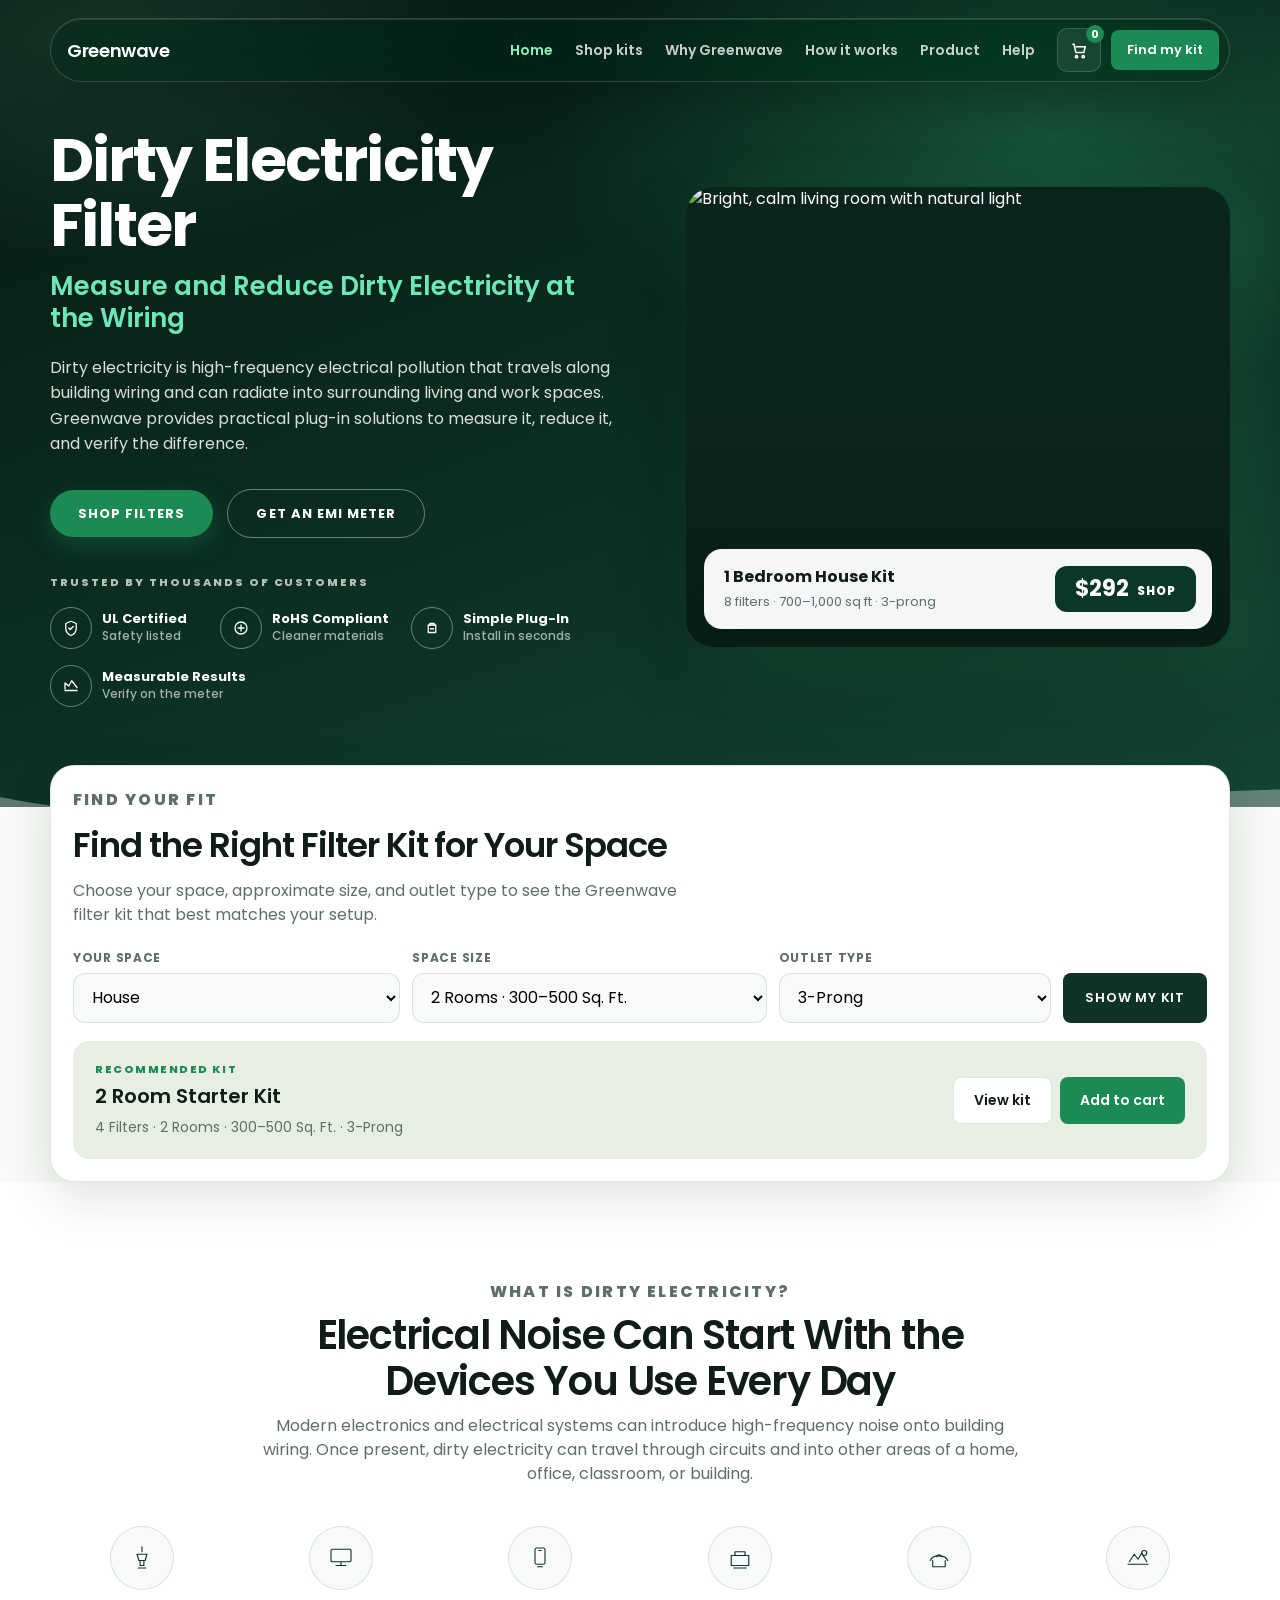
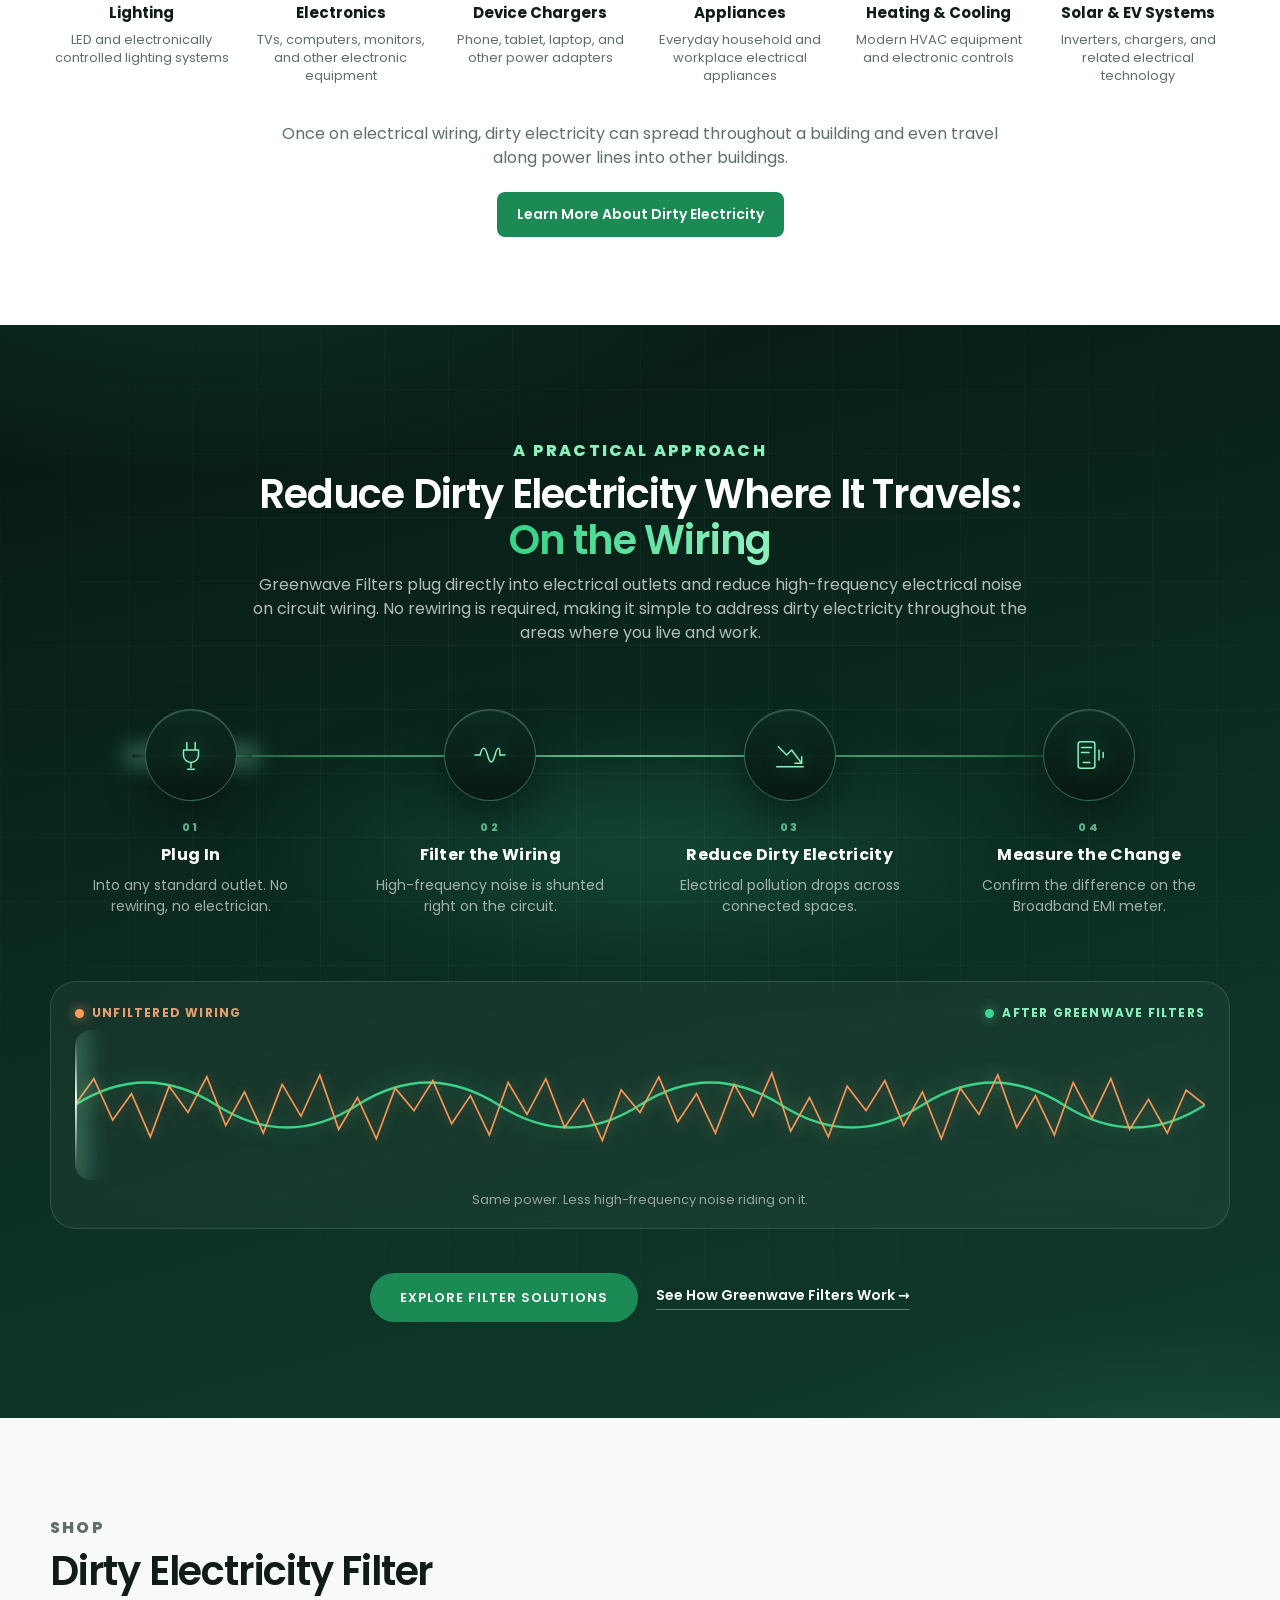
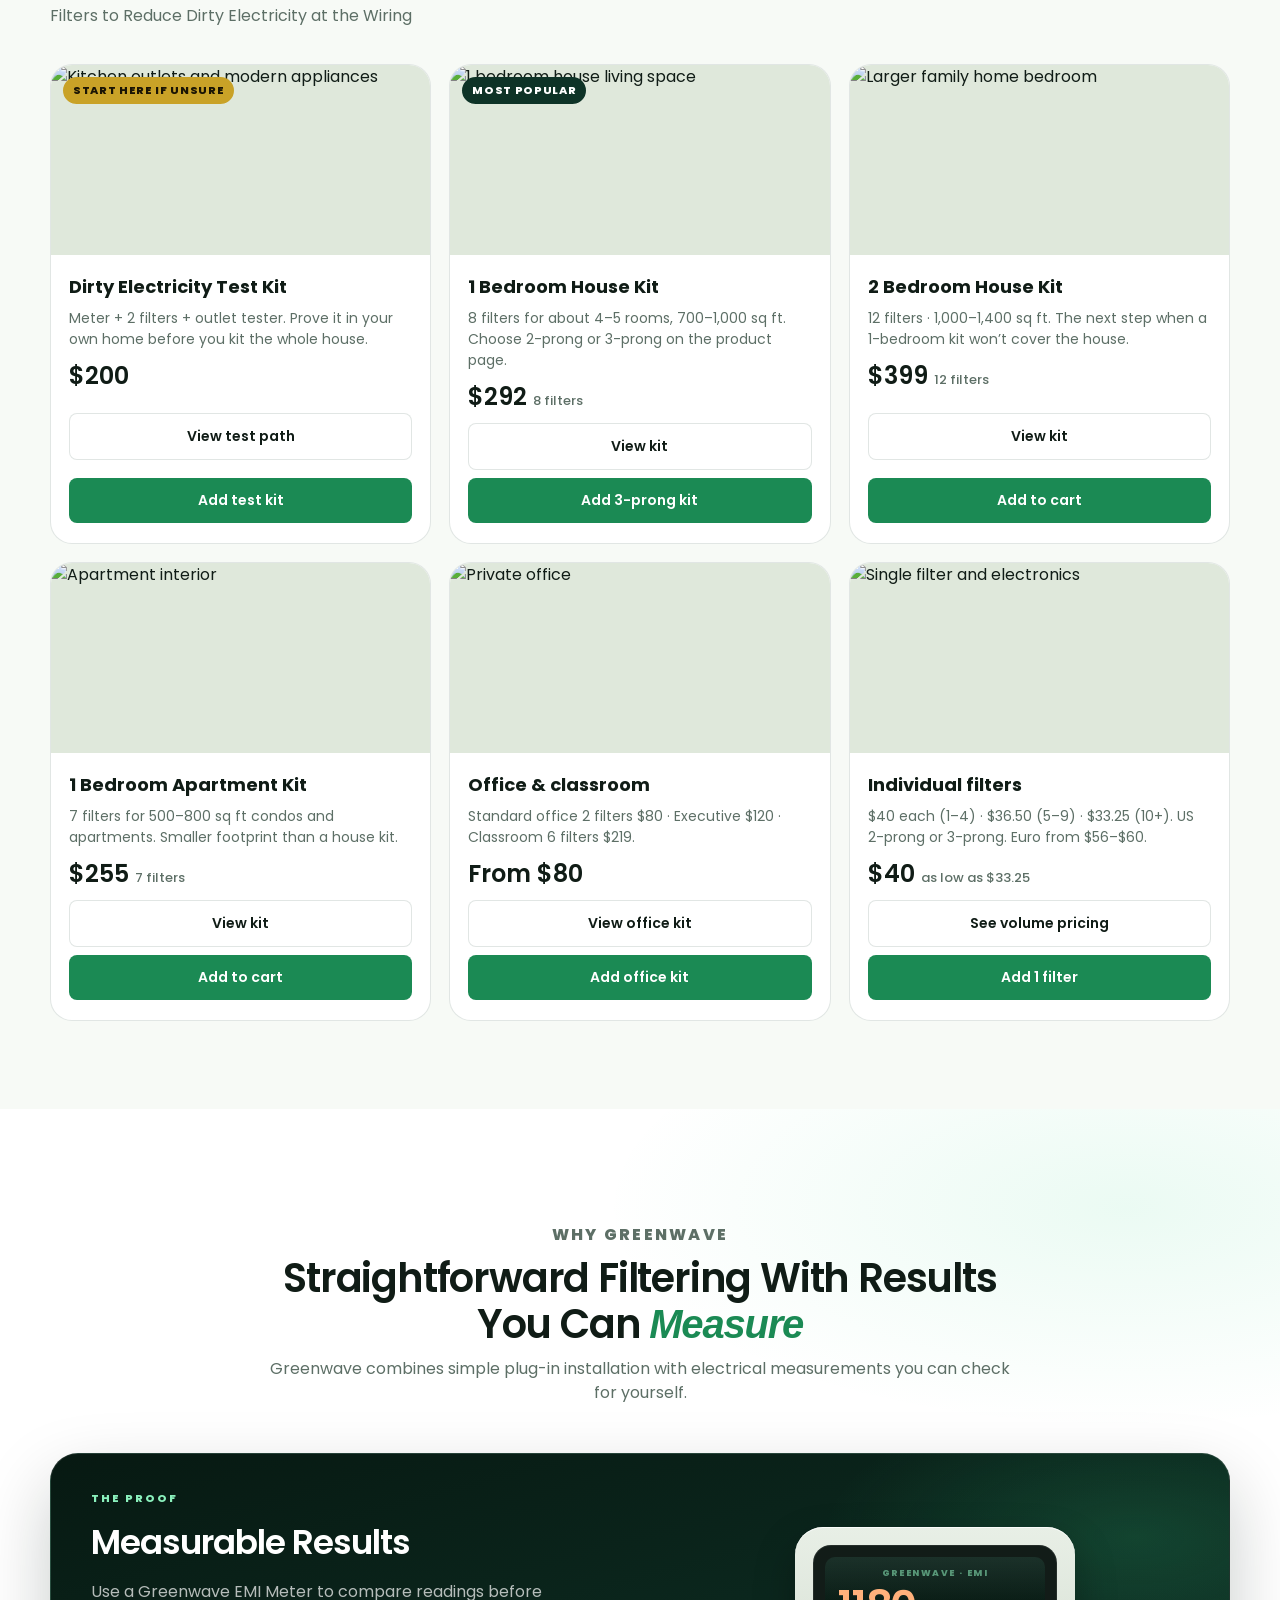
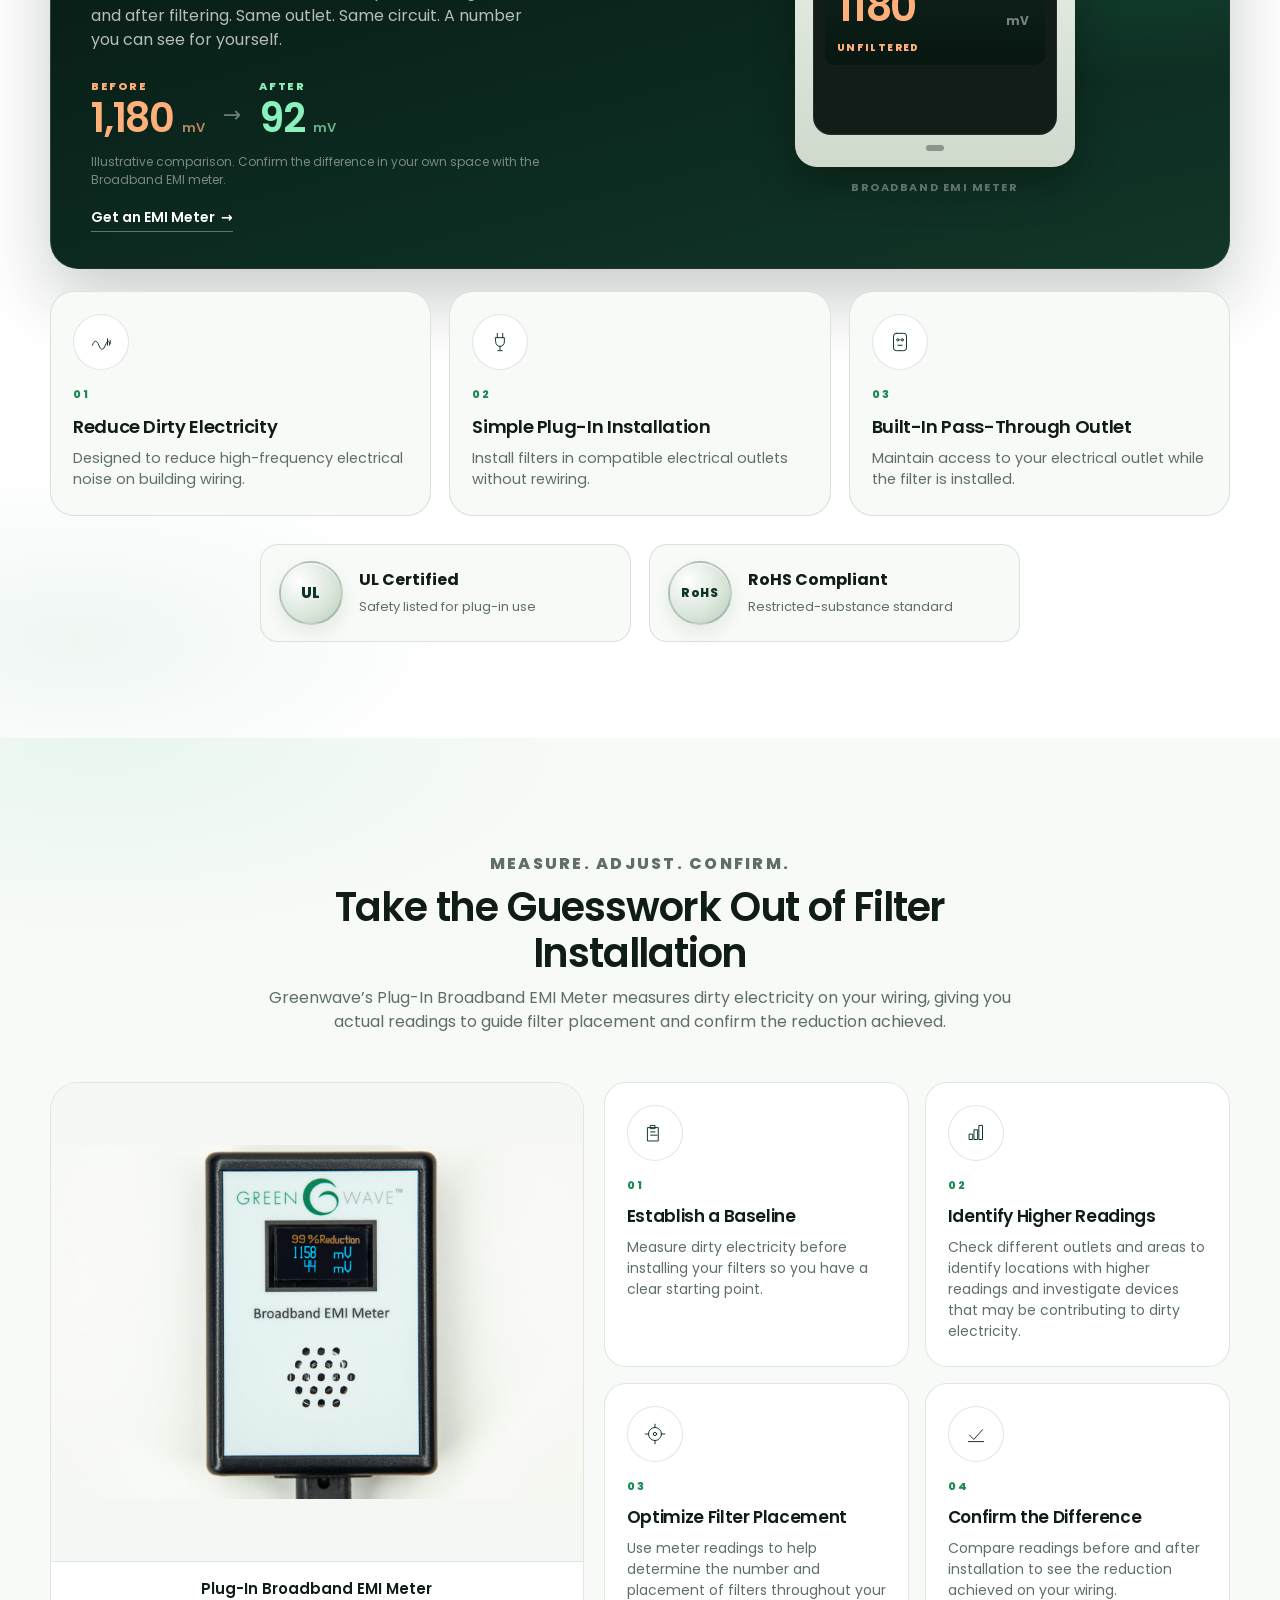
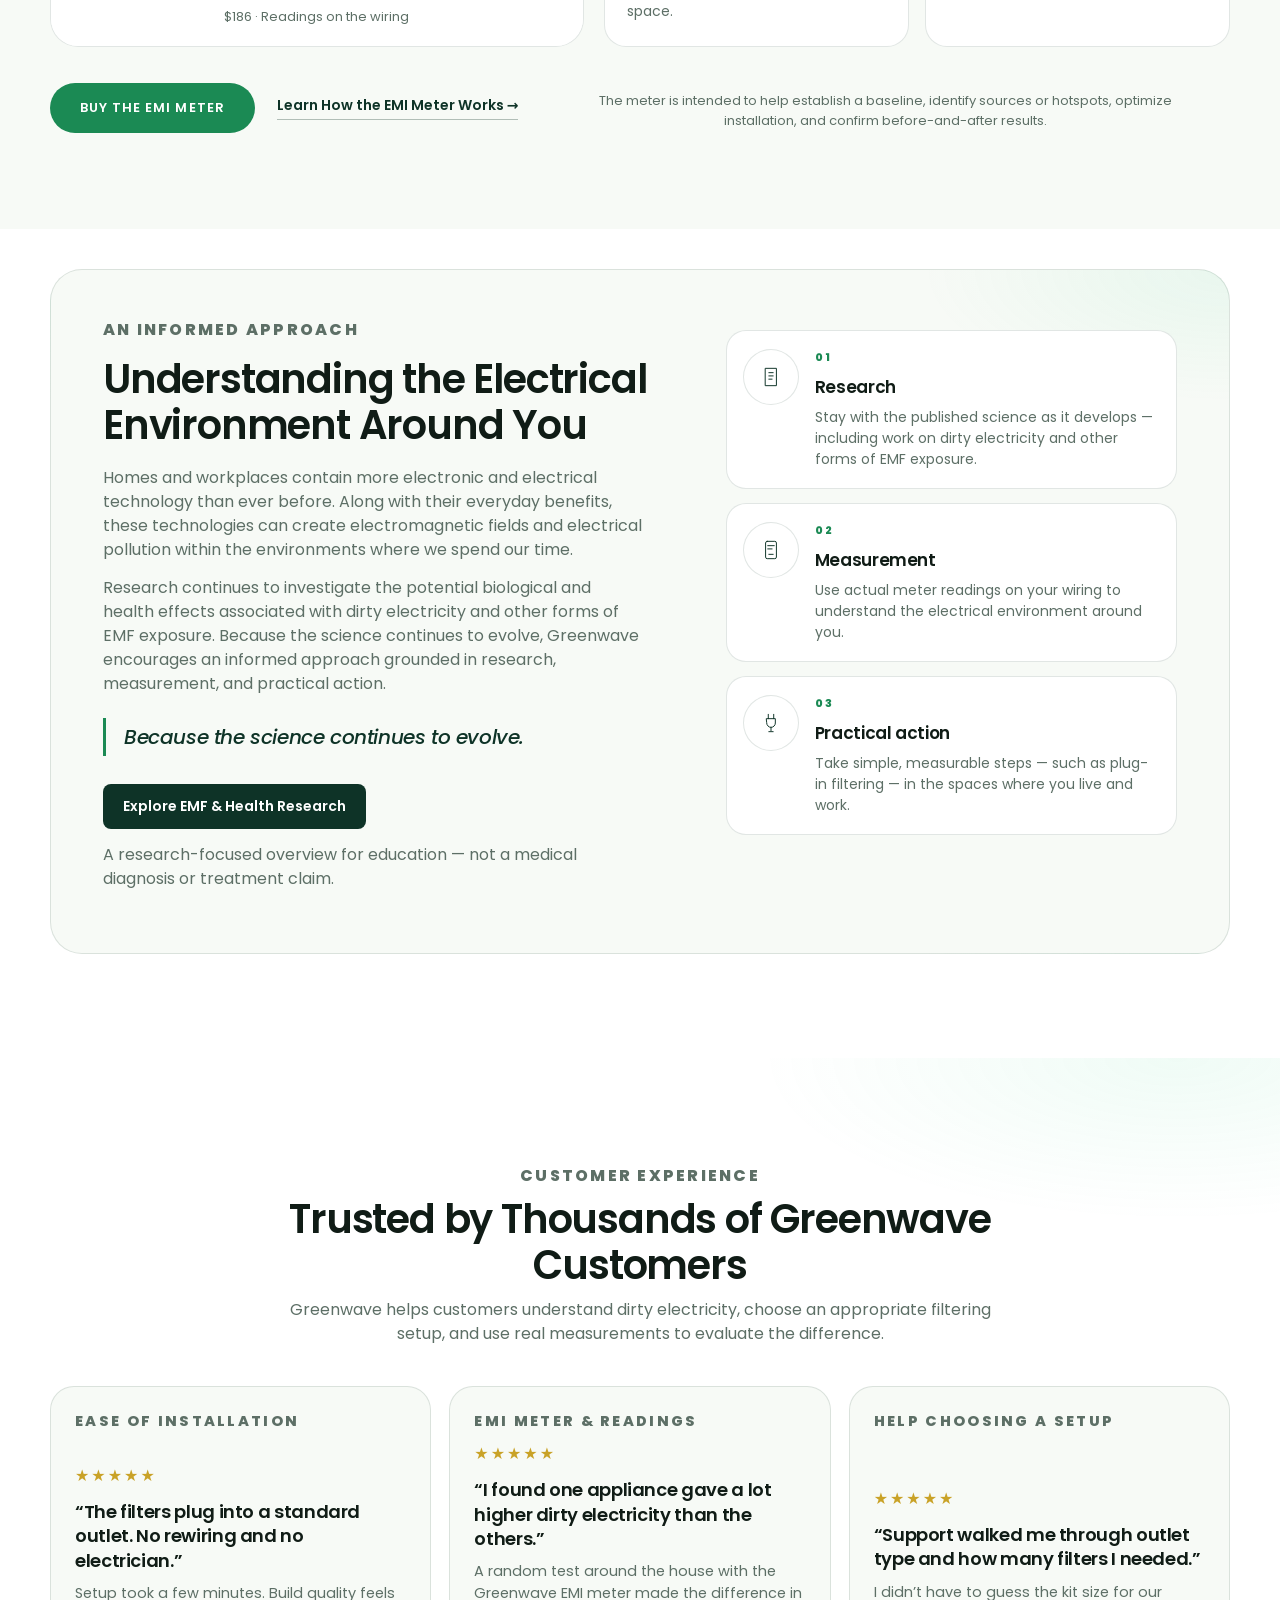
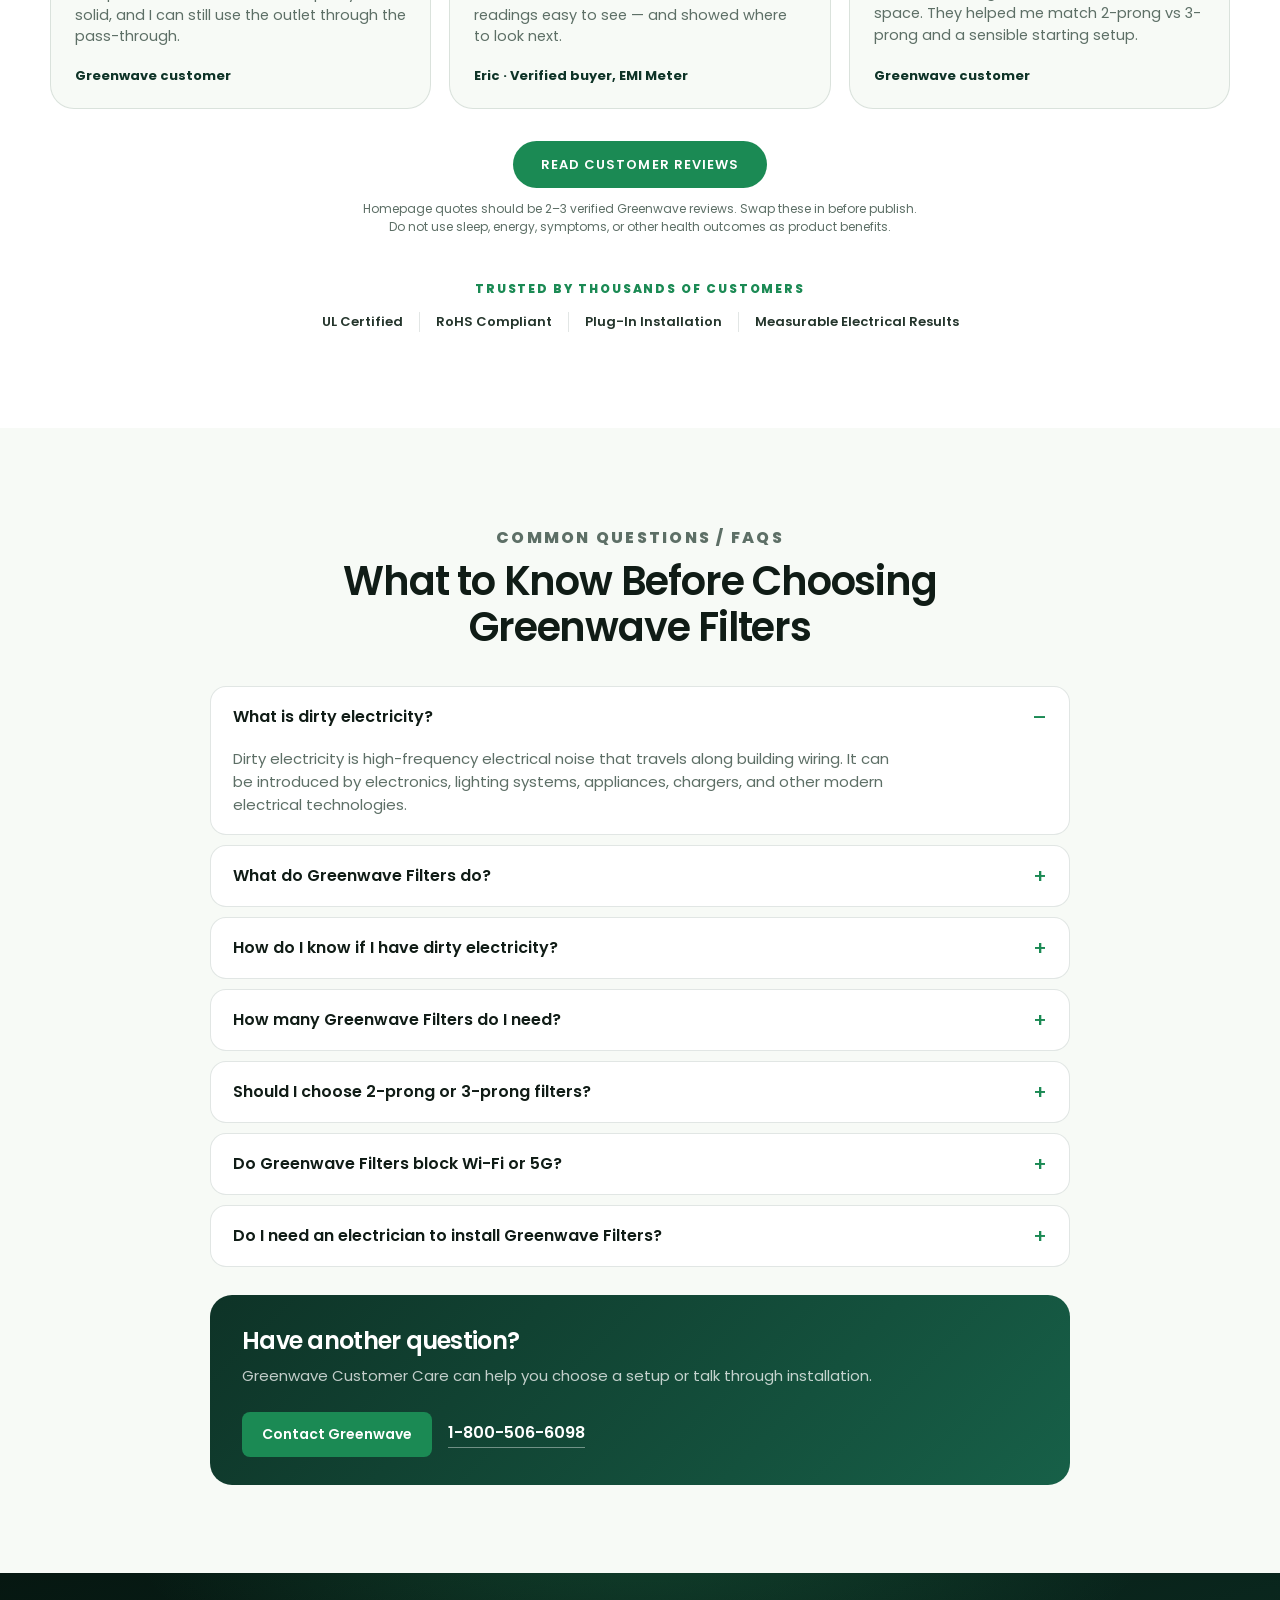
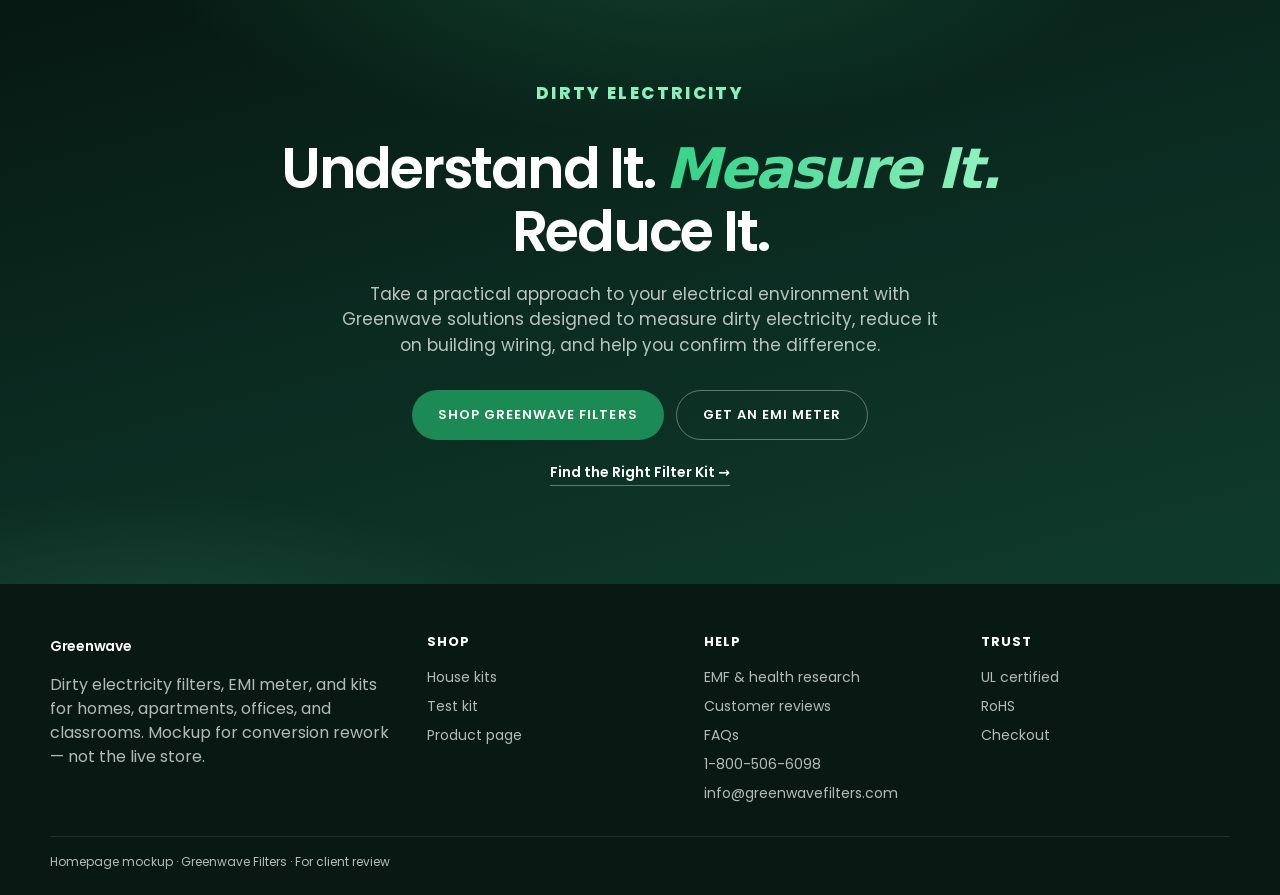
==== commit 94d401b9: "Update hero section design and shop section headings per requested mockup spec" ====
--- a/index.html
+++ b/index.html
@@ -46,15 +46,15 @@
     <section class="hero">
       <div class="wrap hero-grid">
         <div>
-          <p class="hero-overline">Your electrical environment matters</p>
-          <h1>Measure and Reduce Dirty Electricity at the Wiring</h1>
-          <p class="lede">Dirty electricity is high-frequency electrical pollution that travels along building wiring and can radiate into surrounding living and work spaces. Greenwave provides practical plug-in solutions to measure it, reduce it, and verify the difference.</p>
-          <div class="hero-actions">
-            <a class="btn btn-primary" href="#shop">Shop Filters</a>
-            <a class="btn btn-ghost" href="greenwave-product-mockup.html?kit=test">Get an EMI Meter</a>
+          <h1 style="font-size: clamp(40px, 5vw, 60px); font-weight: 700; line-height: 1.08; margin-bottom: 12px; color: #ffffff;">Dirty Electricity Filter</h1>
+          <p class="hero-subtitle" style="font-size: clamp(20px, 2.2vw, 26px); font-weight: 600; color: #6ee7b7; margin-bottom: 20px; line-height: 1.25;">Measure and Reduce Dirty Electricity at the Wiring</p>
+          <p class="lede" style="font-size: 16px; line-height: 1.6; color: rgba(255,255,255,0.85); max-width: 590px; margin-bottom: 32px;">Dirty electricity is high-frequency electrical pollution that travels along building wiring and can radiate into surrounding living and work spaces. Greenwave provides practical plug-in solutions to measure it, reduce it, and verify the difference.</p>
+          <div class="hero-actions" style="margin-bottom: 36px; gap: 14px;">
+            <a class="btn btn-primary" href="#shop" style="background: #1b8a53; color: #ffffff; padding: 14px 28px; font-weight: 700; font-size: 13px; letter-spacing: 0.08em; text-transform: uppercase; border-radius: 999px; box-shadow: 0 8px 24px rgba(27,138,83,0.35);">SHOP FILTERS</a>
+            <a class="btn btn-ghost" href="greenwave-product-mockup.html?kit=test" style="border: 1px solid rgba(255,255,255,0.4); color: #ffffff; padding: 14px 28px; font-weight: 700; font-size: 13px; letter-spacing: 0.08em; text-transform: uppercase; border-radius: 999px;">GET AN EMI METER</a>
           </div>
           <div class="hero-says">
-            <p class="hero-says-kicker">Trusted by thousands of customers</p>
+            <p class="hero-says-kicker" style="font-size: 11px; letter-spacing: 0.18em; font-weight: 800; color: rgba(255,255,255,0.7); text-transform: uppercase; margin-bottom: 16px;">TRUSTED BY THOUSANDS OF CUSTOMERS</p>
             <div class="hero-says-row" aria-label="Trust points">
               <div>
                 <span class="hero-says-icon" aria-hidden="true">
@@ -103,9 +103,9 @@
                 <b>1 Bedroom House Kit</b>
                 <small>8 filters · 700–1,000 sq ft · 3-prong</small>
               </div>
-              <div class="meter-chip">
-                <strong>$292</strong>
-                <span>Shop kit</span>
+              <div class="meter-chip" style="background: #0b3826; display: flex; align-items: center; gap: 8px; padding: 12px 20px; border-radius: 12px;">
+                <strong style="font-size: 22px;">$292</strong>
+                <span style="font-size: 12px; letter-spacing: 0.08em; text-transform: uppercase; color: #ffffff; font-weight: 800;">SHOP</span>
               </div>
             </a>
           </div>
@@ -286,14 +286,14 @@
       <div class="wrap">
         <div class="section-head">
           <p class="eyebrow">Shop</p>
-          <h2>Every important product, on the first scroll.</h2>
-          <p>Kits by space so people stop guessing. Volume pricing on individual filters if a kit isn’t quite right.</p>
+          <h2>Dirty Electricity Filter</h2>
+          <p>Filters to Reduce Dirty Electricity at the Wiring</p>
         </div>
         <div class="shop-grid">
           <article class="product">
             <div class="product-img">
               <span class="badge gold">Start here if unsure</span>
-              <img src="https://images.unsplash.com/photo-1556912173-3bb406ef7e77?auto=format&fit=crop&w=900&q=80" alt="Kitchen outlets and modern appliances">
+              <img src="https://test.intelithicsolutions.com/wp-content/uploads/2026/09/ChatGPT-Image-Sep-22-2026-12_45_39-PM-1.png" alt="Kitchen outlets and modern appliances">
             </div>
             <div class="product-body">
               <h3>Dirty Electricity Test Kit</h3>
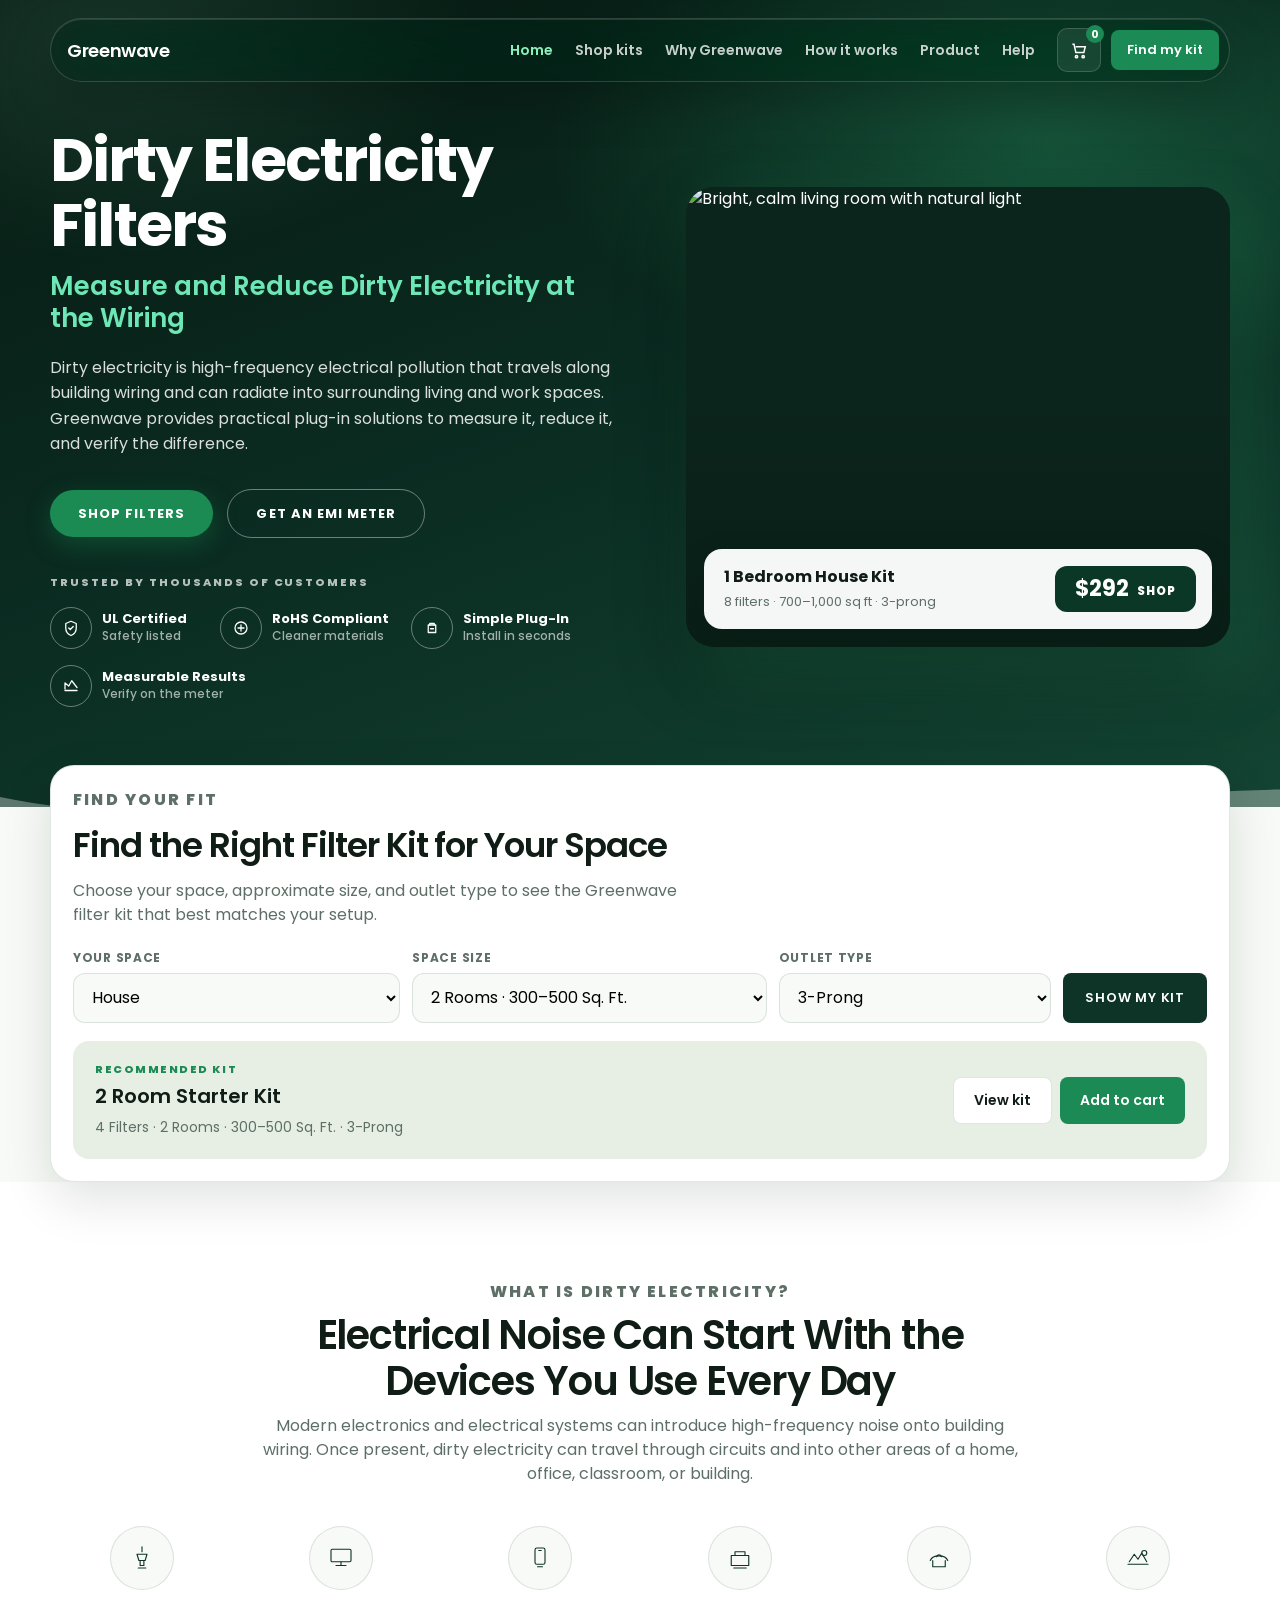
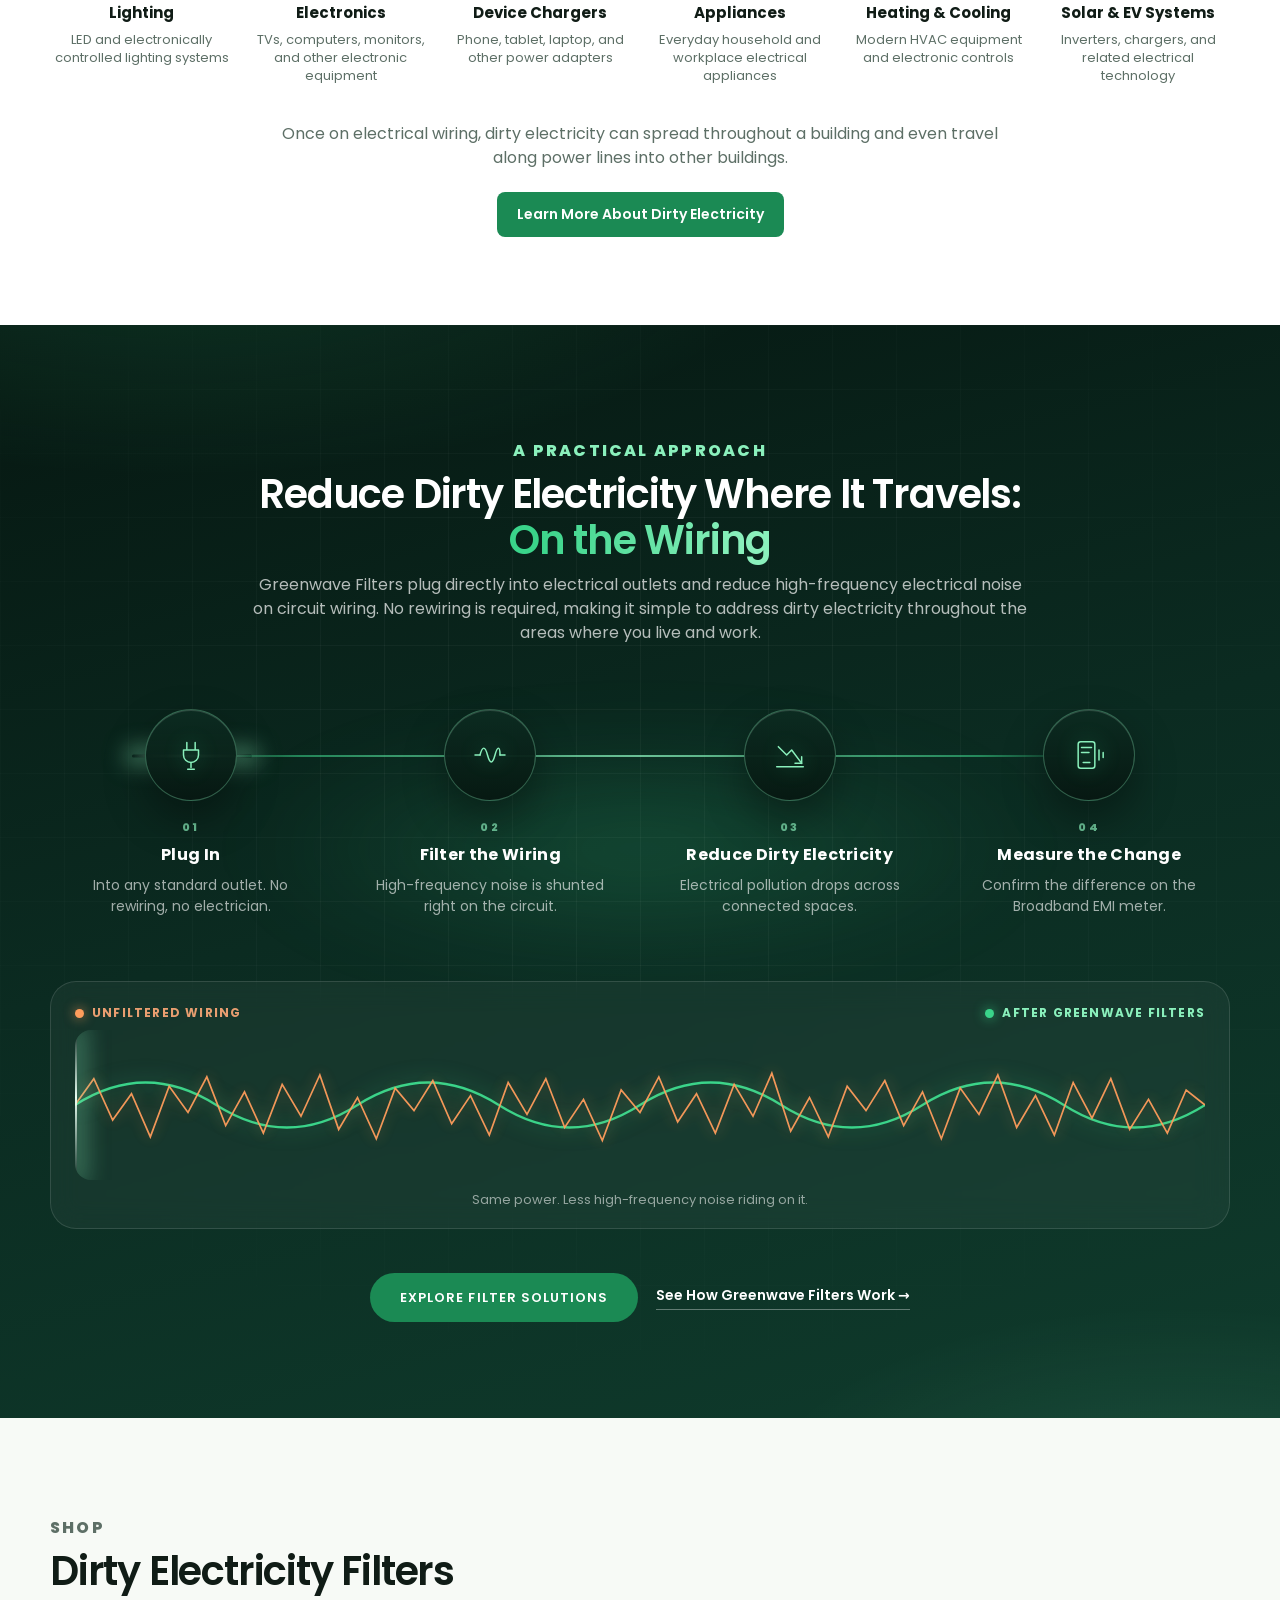
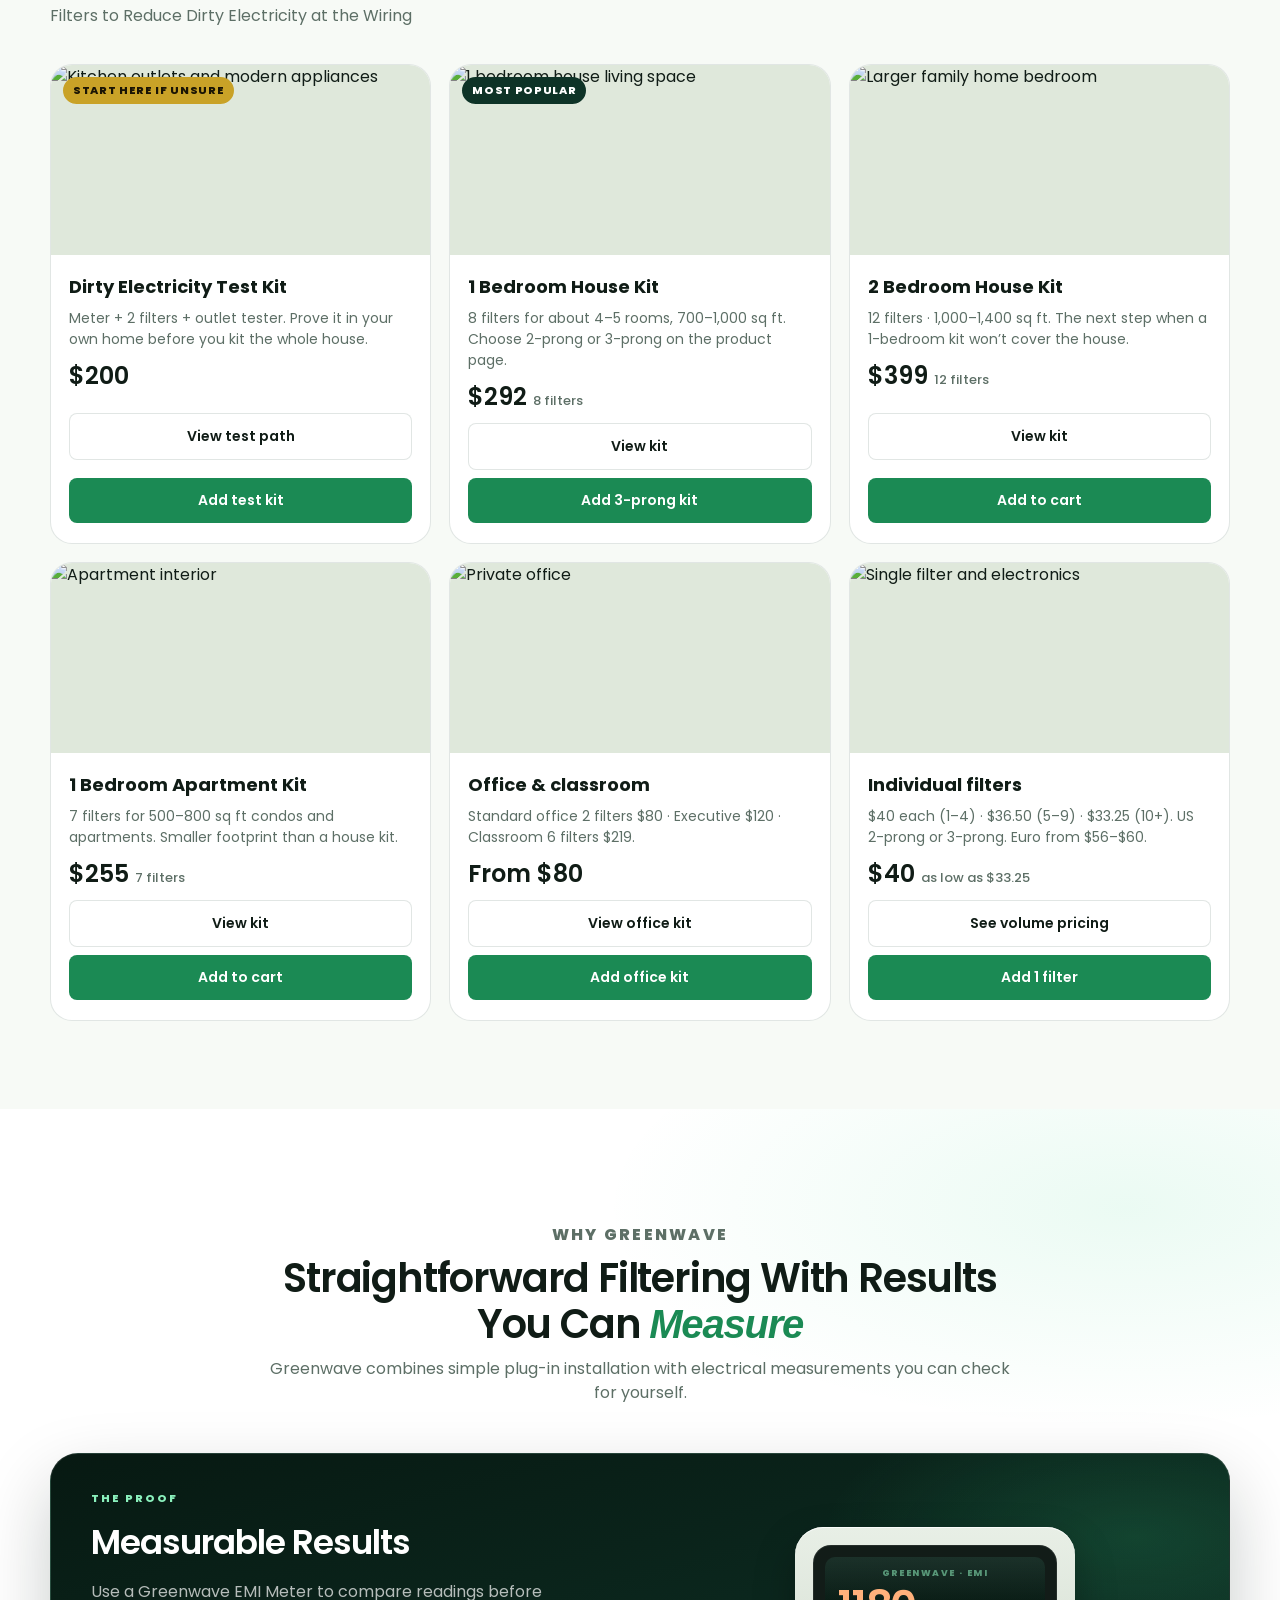
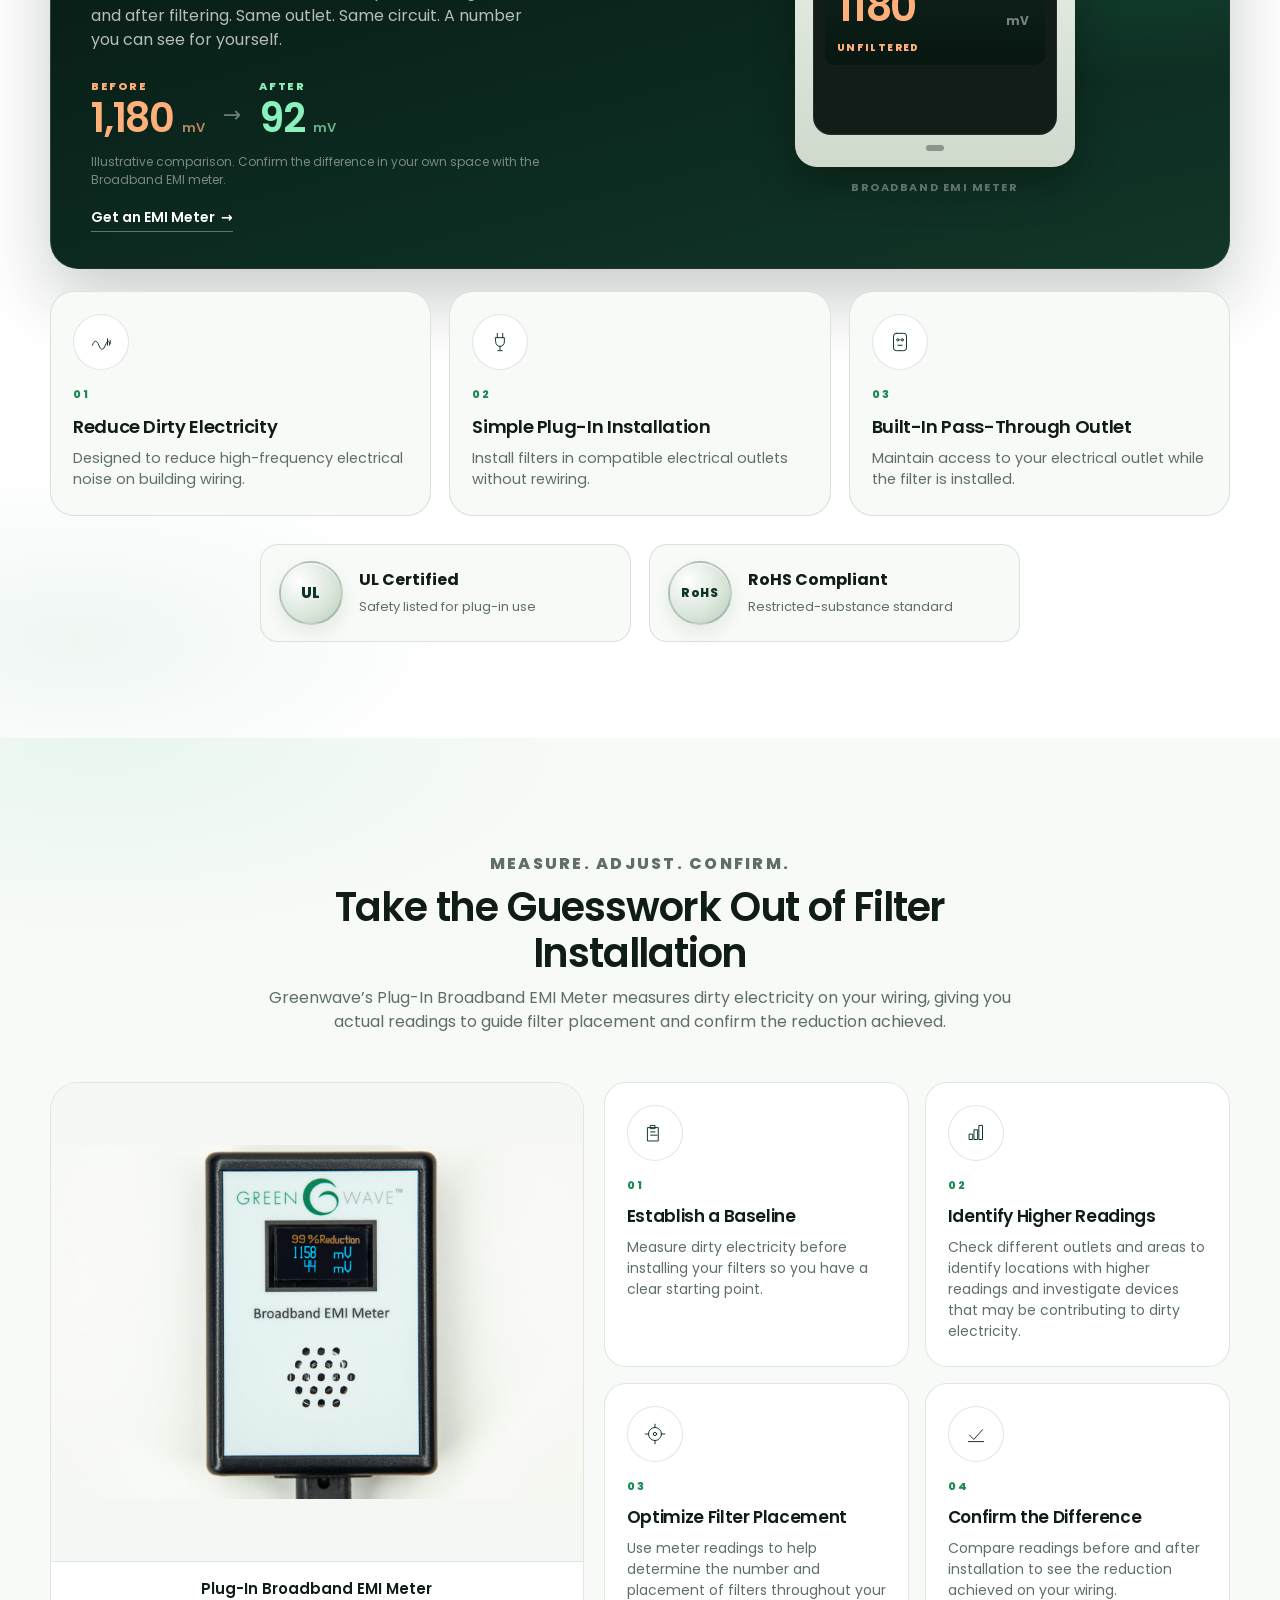
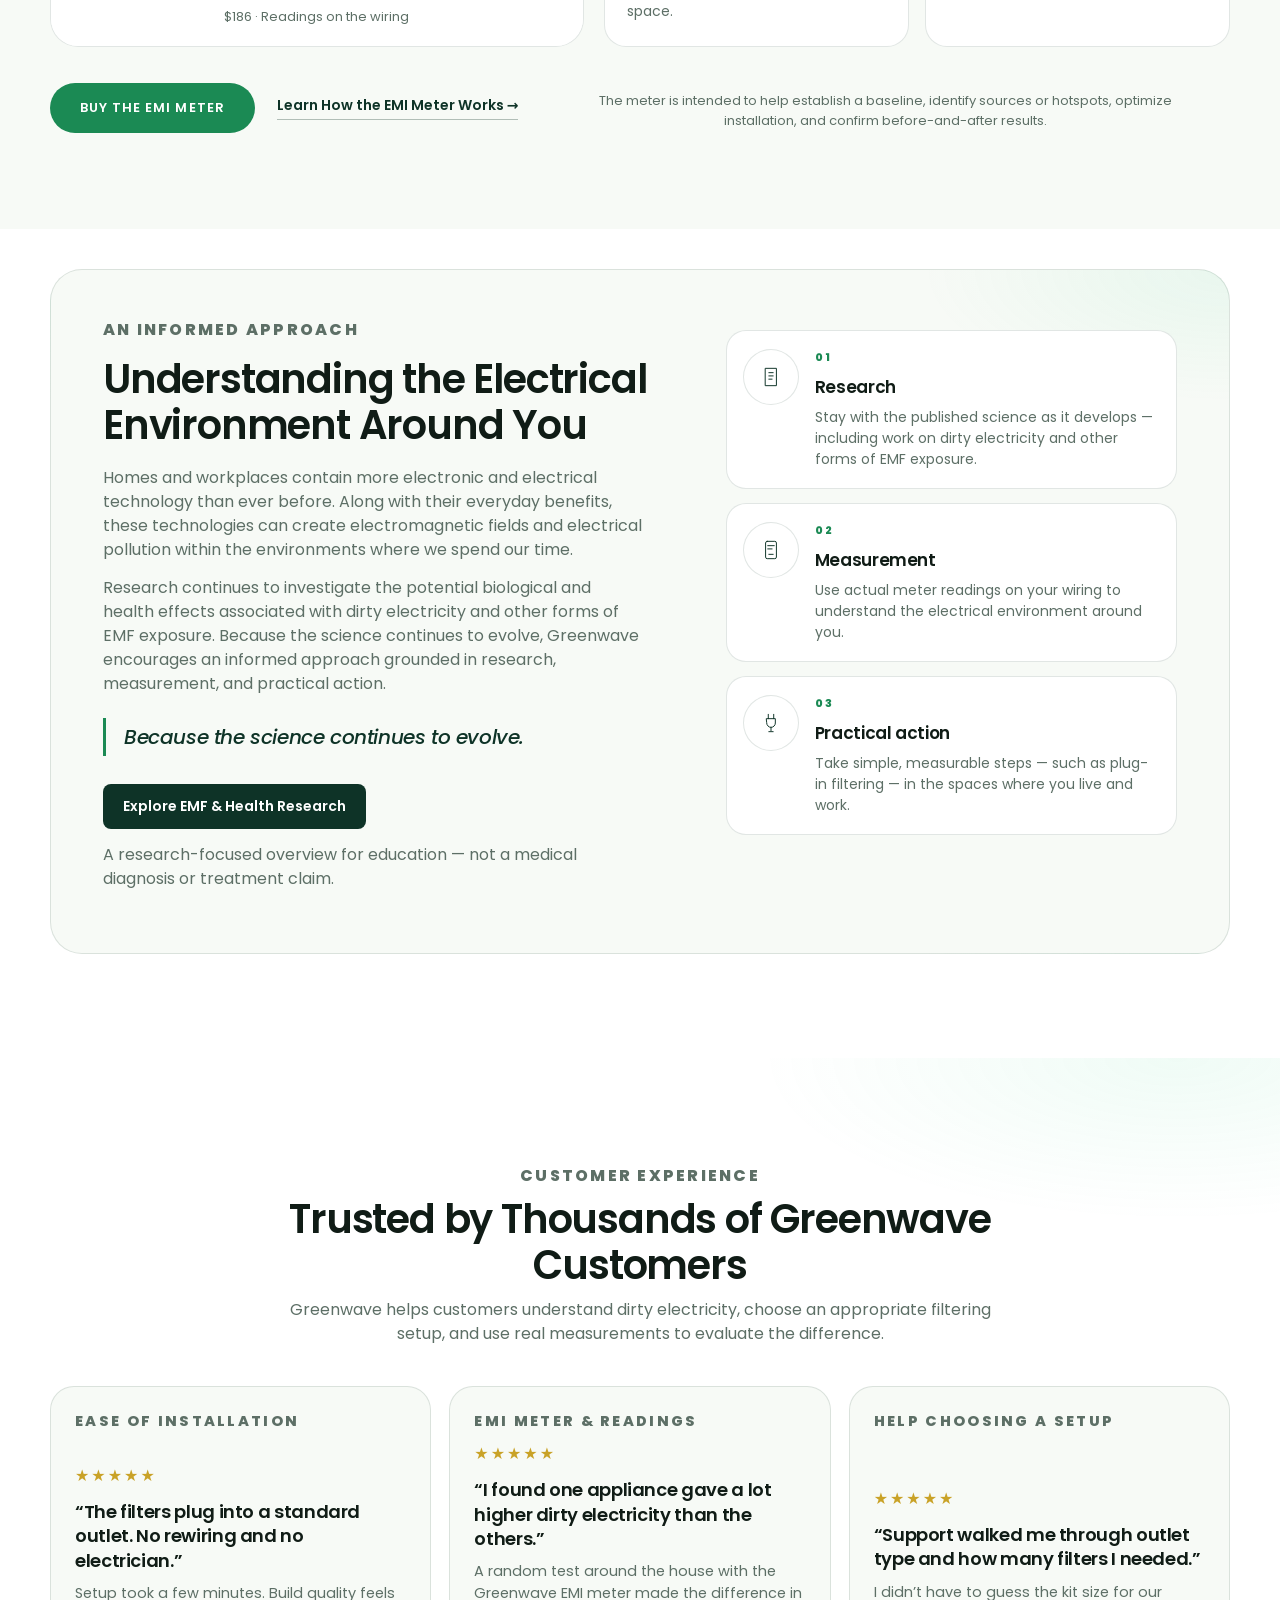
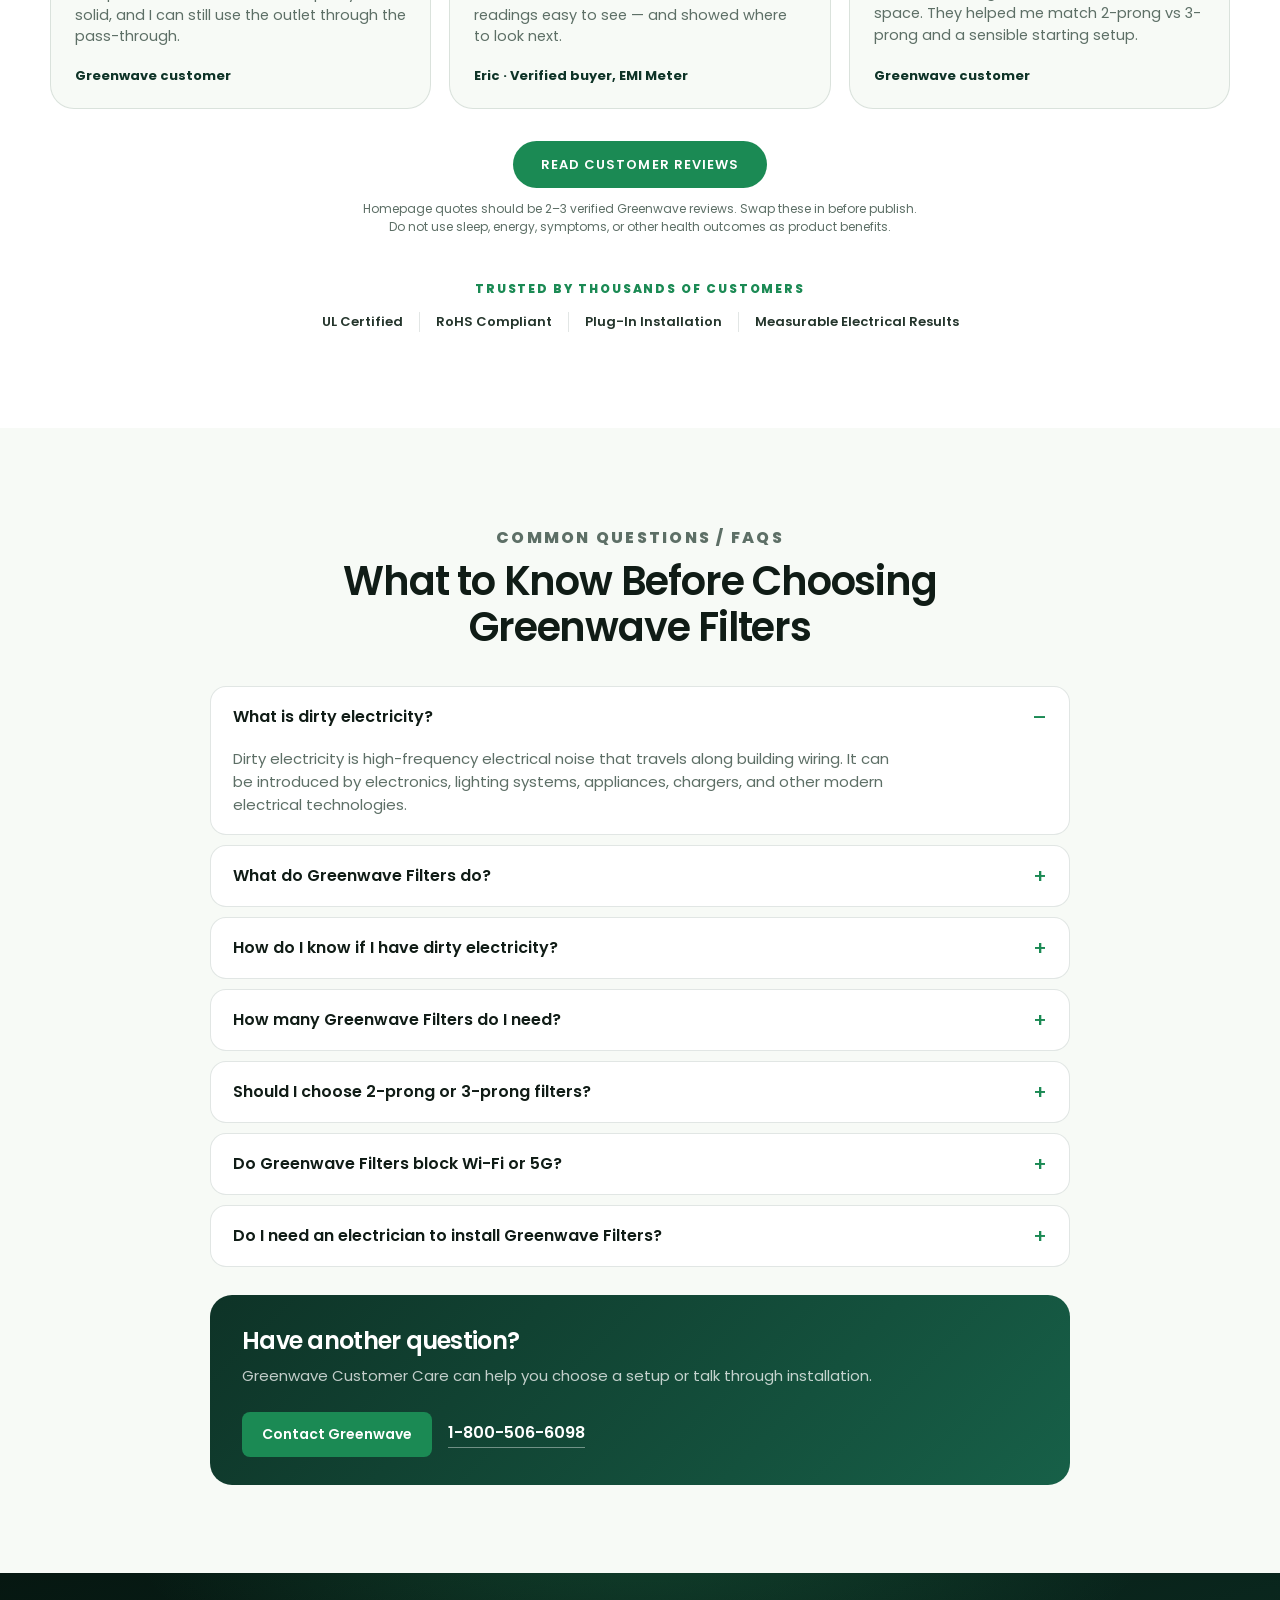
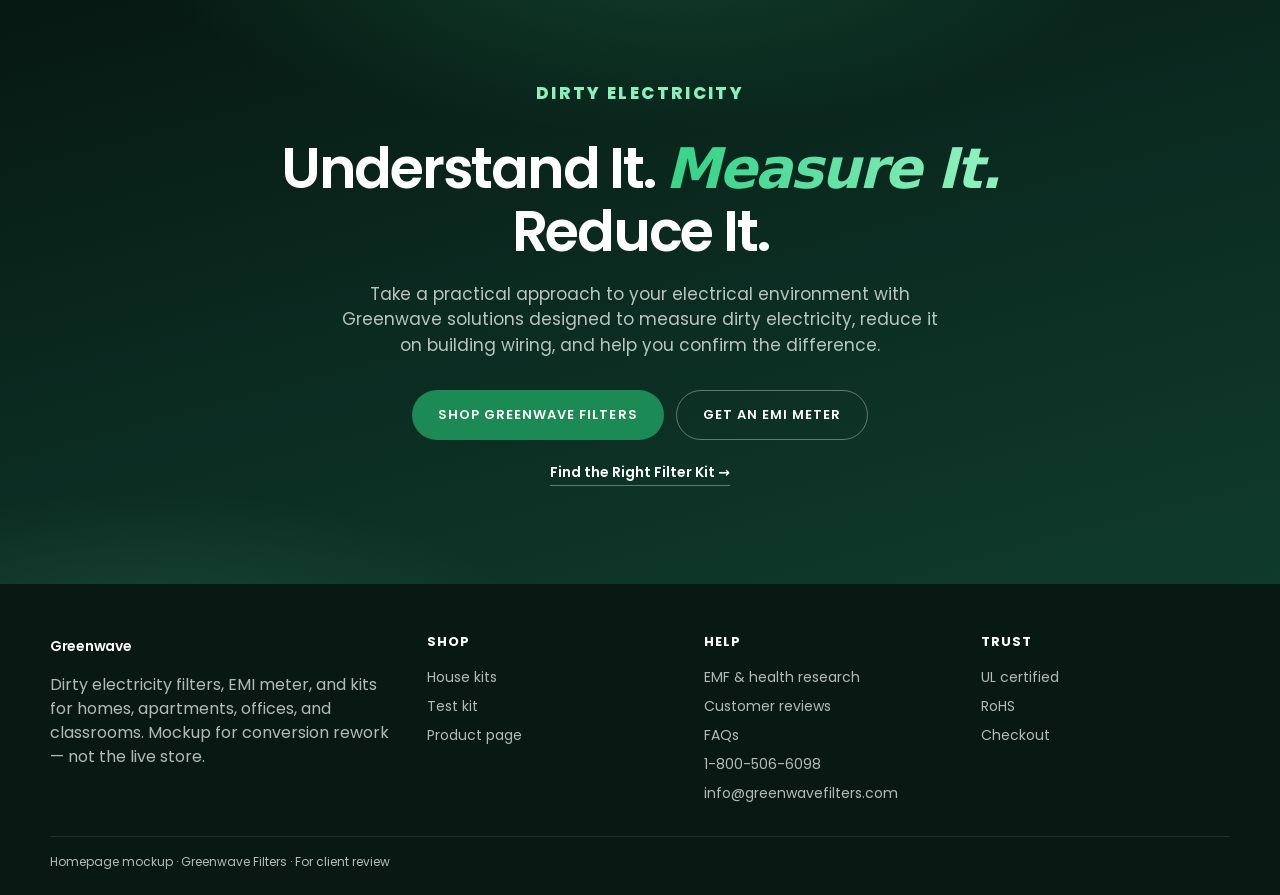
==== commit 40032851: "Update heading to plural Dirty Electricity Filters on hero and shop sections" ====
--- a/index.html
+++ b/index.html
@@ -46,7 +46,7 @@
     <section class="hero">
       <div class="wrap hero-grid">
         <div>
-          <h1 style="font-size: clamp(40px, 5vw, 60px); font-weight: 700; line-height: 1.08; margin-bottom: 12px; color: #ffffff;">Dirty Electricity Filter</h1>
+          <h1 style="font-size: clamp(40px, 5vw, 60px); font-weight: 700; line-height: 1.08; margin-bottom: 12px; color: #ffffff;">Dirty Electricity Filters</h1>
           <p class="hero-subtitle" style="font-size: clamp(20px, 2.2vw, 26px); font-weight: 600; color: #6ee7b7; margin-bottom: 20px; line-height: 1.25;">Measure and Reduce Dirty Electricity at the Wiring</p>
           <p class="lede" style="font-size: 16px; line-height: 1.6; color: rgba(255,255,255,0.85); max-width: 590px; margin-bottom: 32px;">Dirty electricity is high-frequency electrical pollution that travels along building wiring and can radiate into surrounding living and work spaces. Greenwave provides practical plug-in solutions to measure it, reduce it, and verify the difference.</p>
           <div class="hero-actions" style="margin-bottom: 36px; gap: 14px;">
@@ -286,7 +286,7 @@
       <div class="wrap">
         <div class="section-head">
           <p class="eyebrow">Shop</p>
-          <h2>Dirty Electricity Filter</h2>
+          <h2>Dirty Electricity Filters</h2>
           <p>Filters to Reduce Dirty Electricity at the Wiring</p>
         </div>
         <div class="shop-grid">
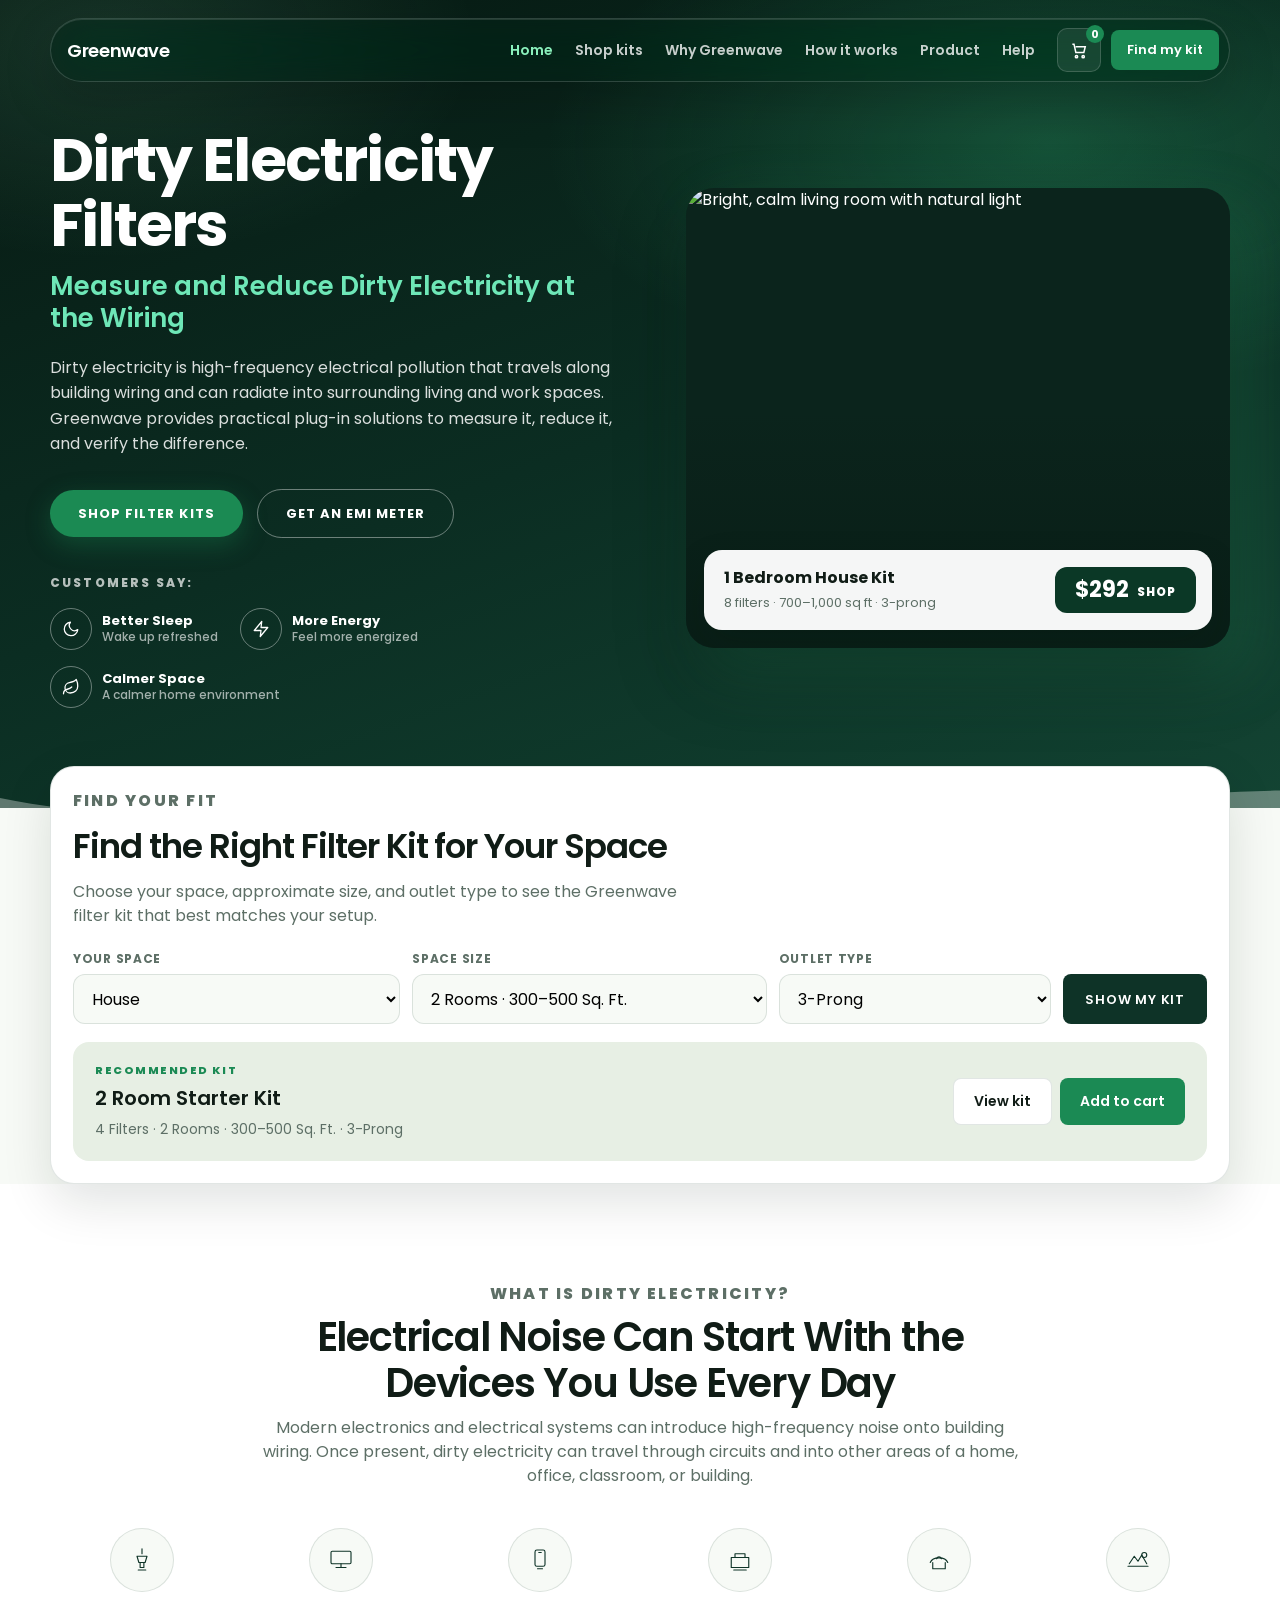
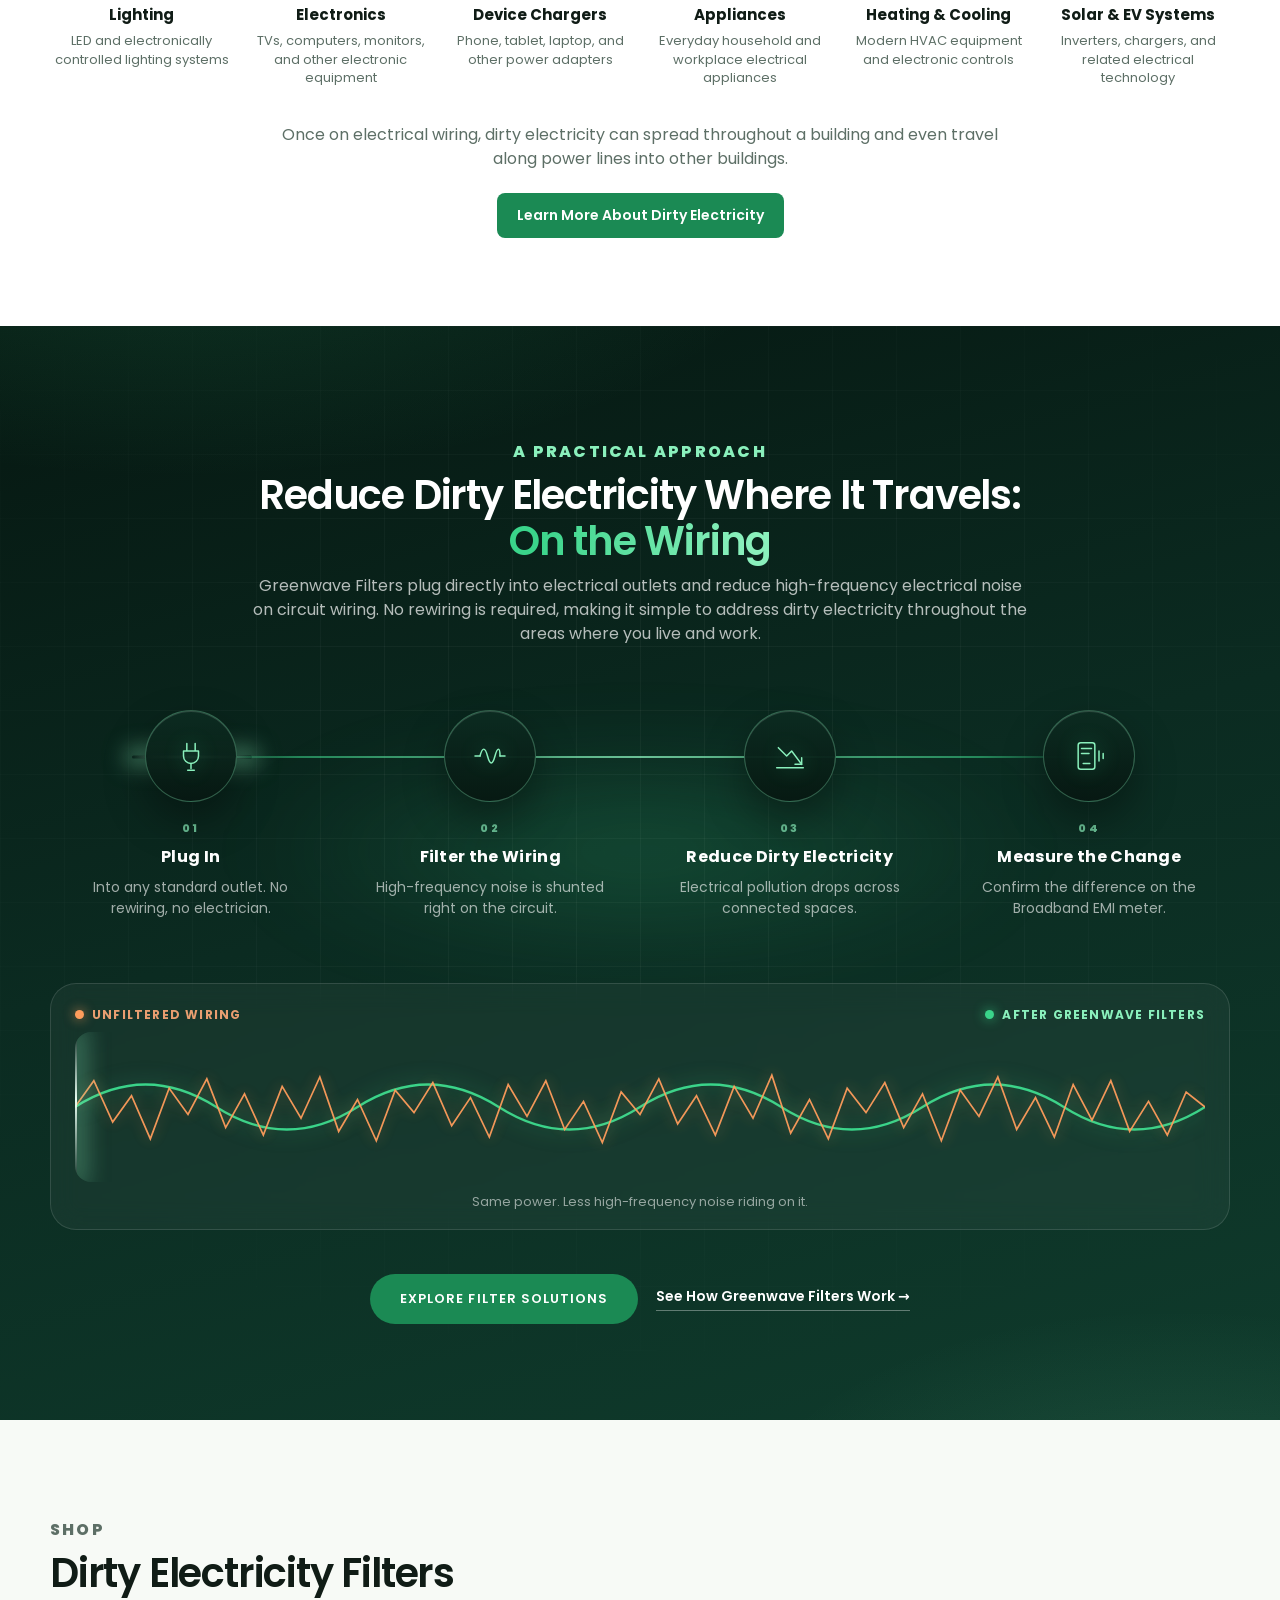
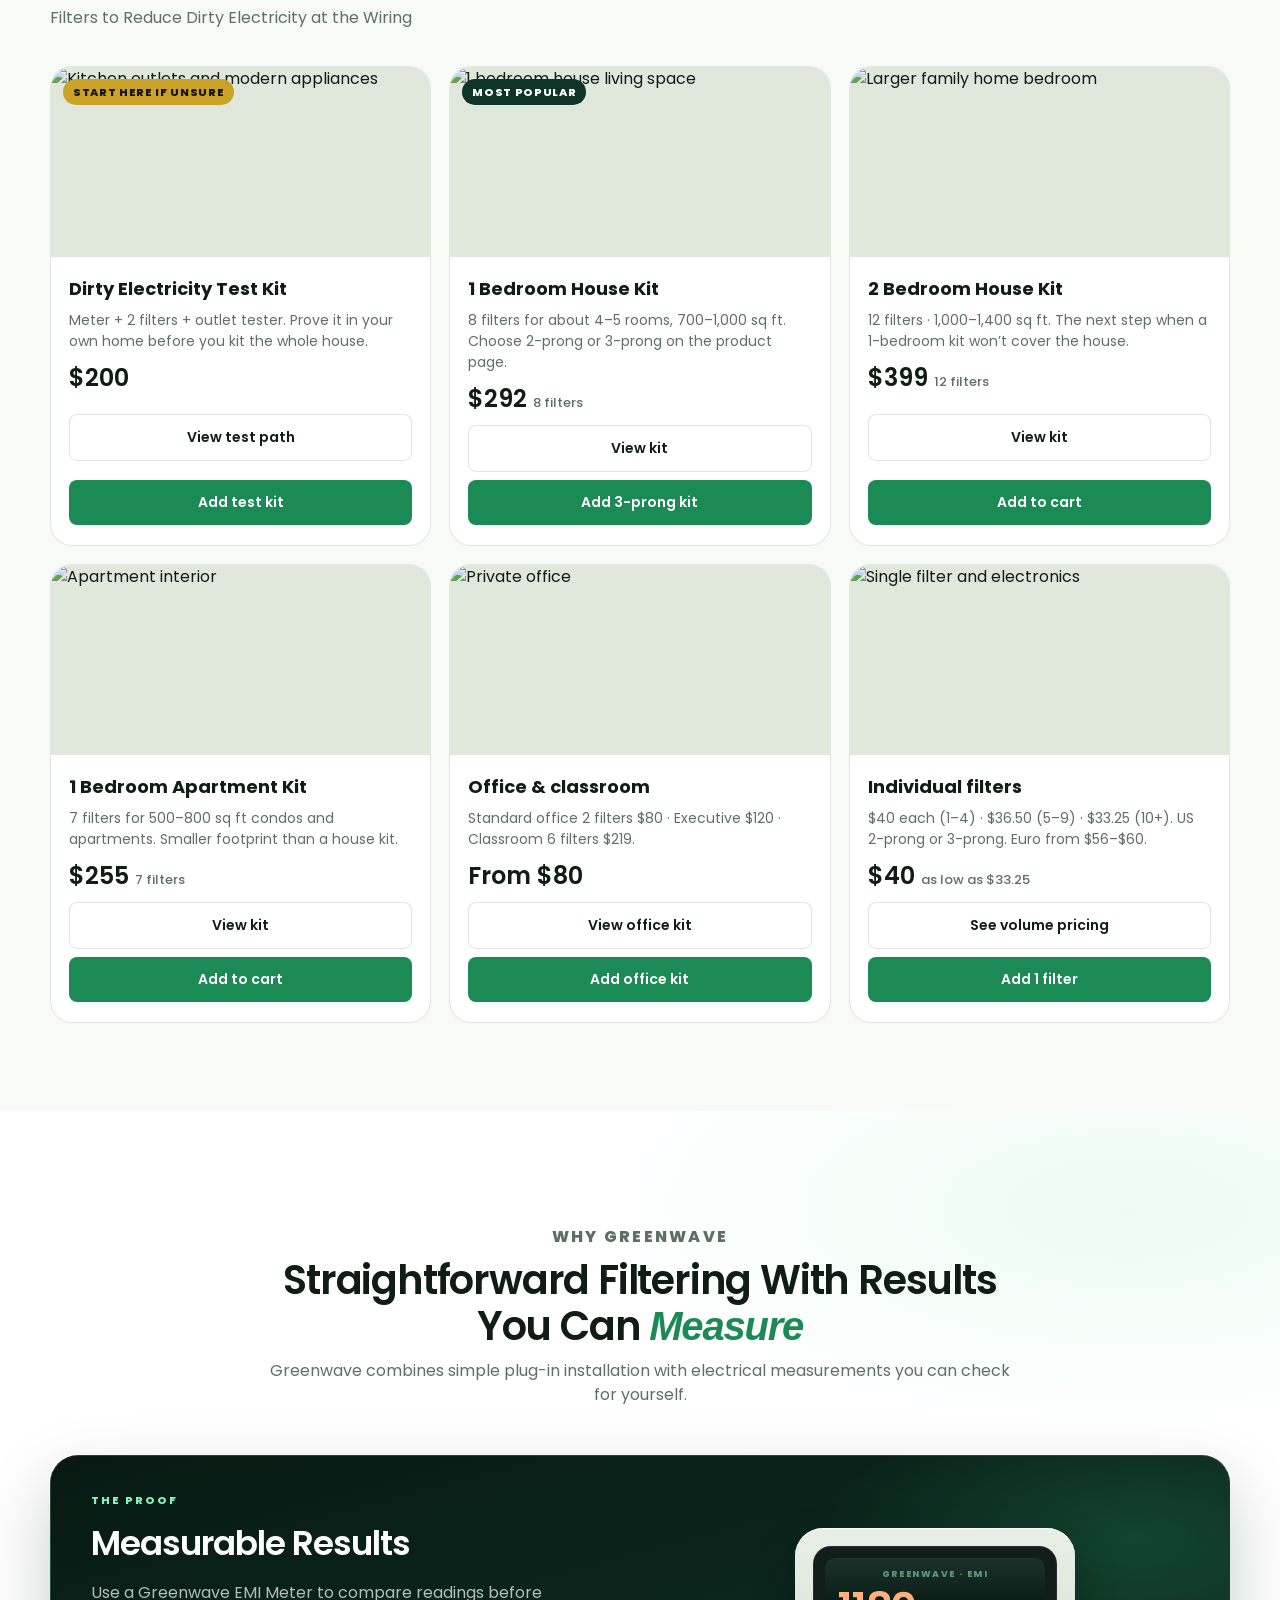
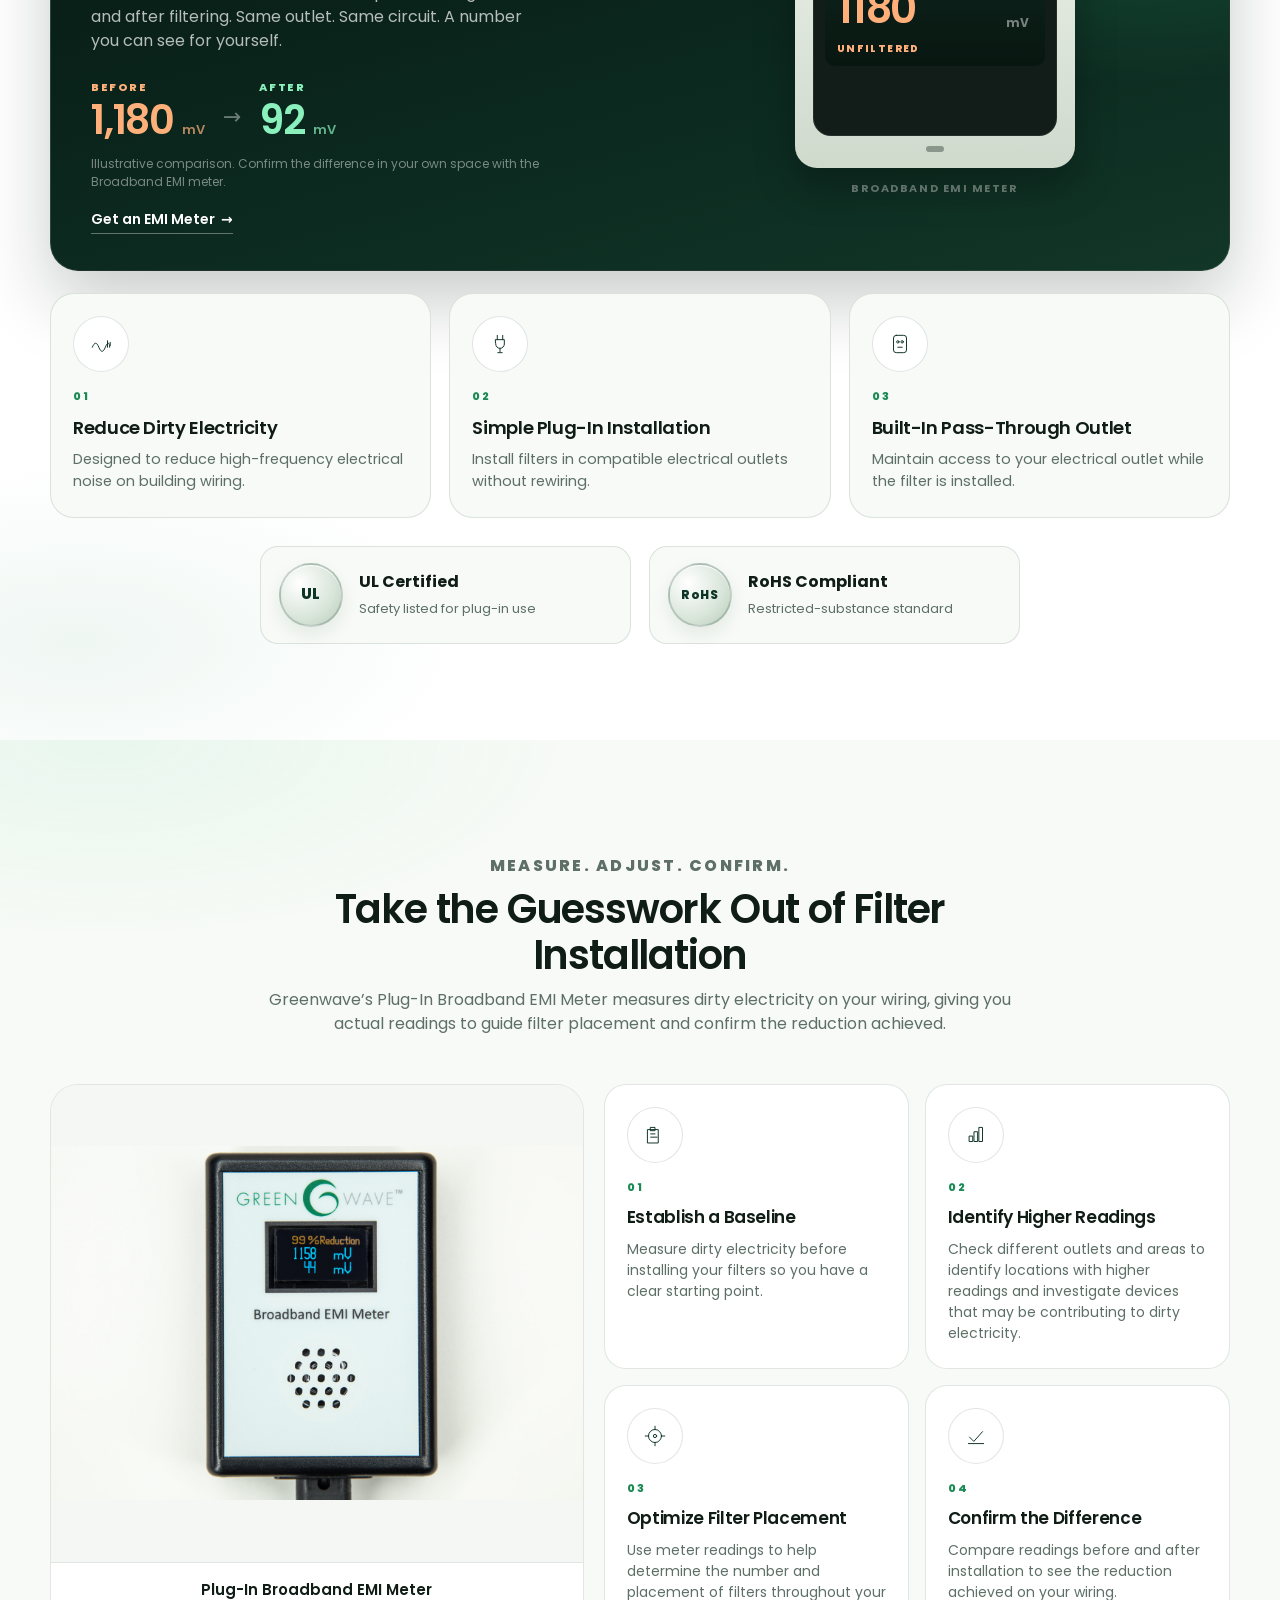
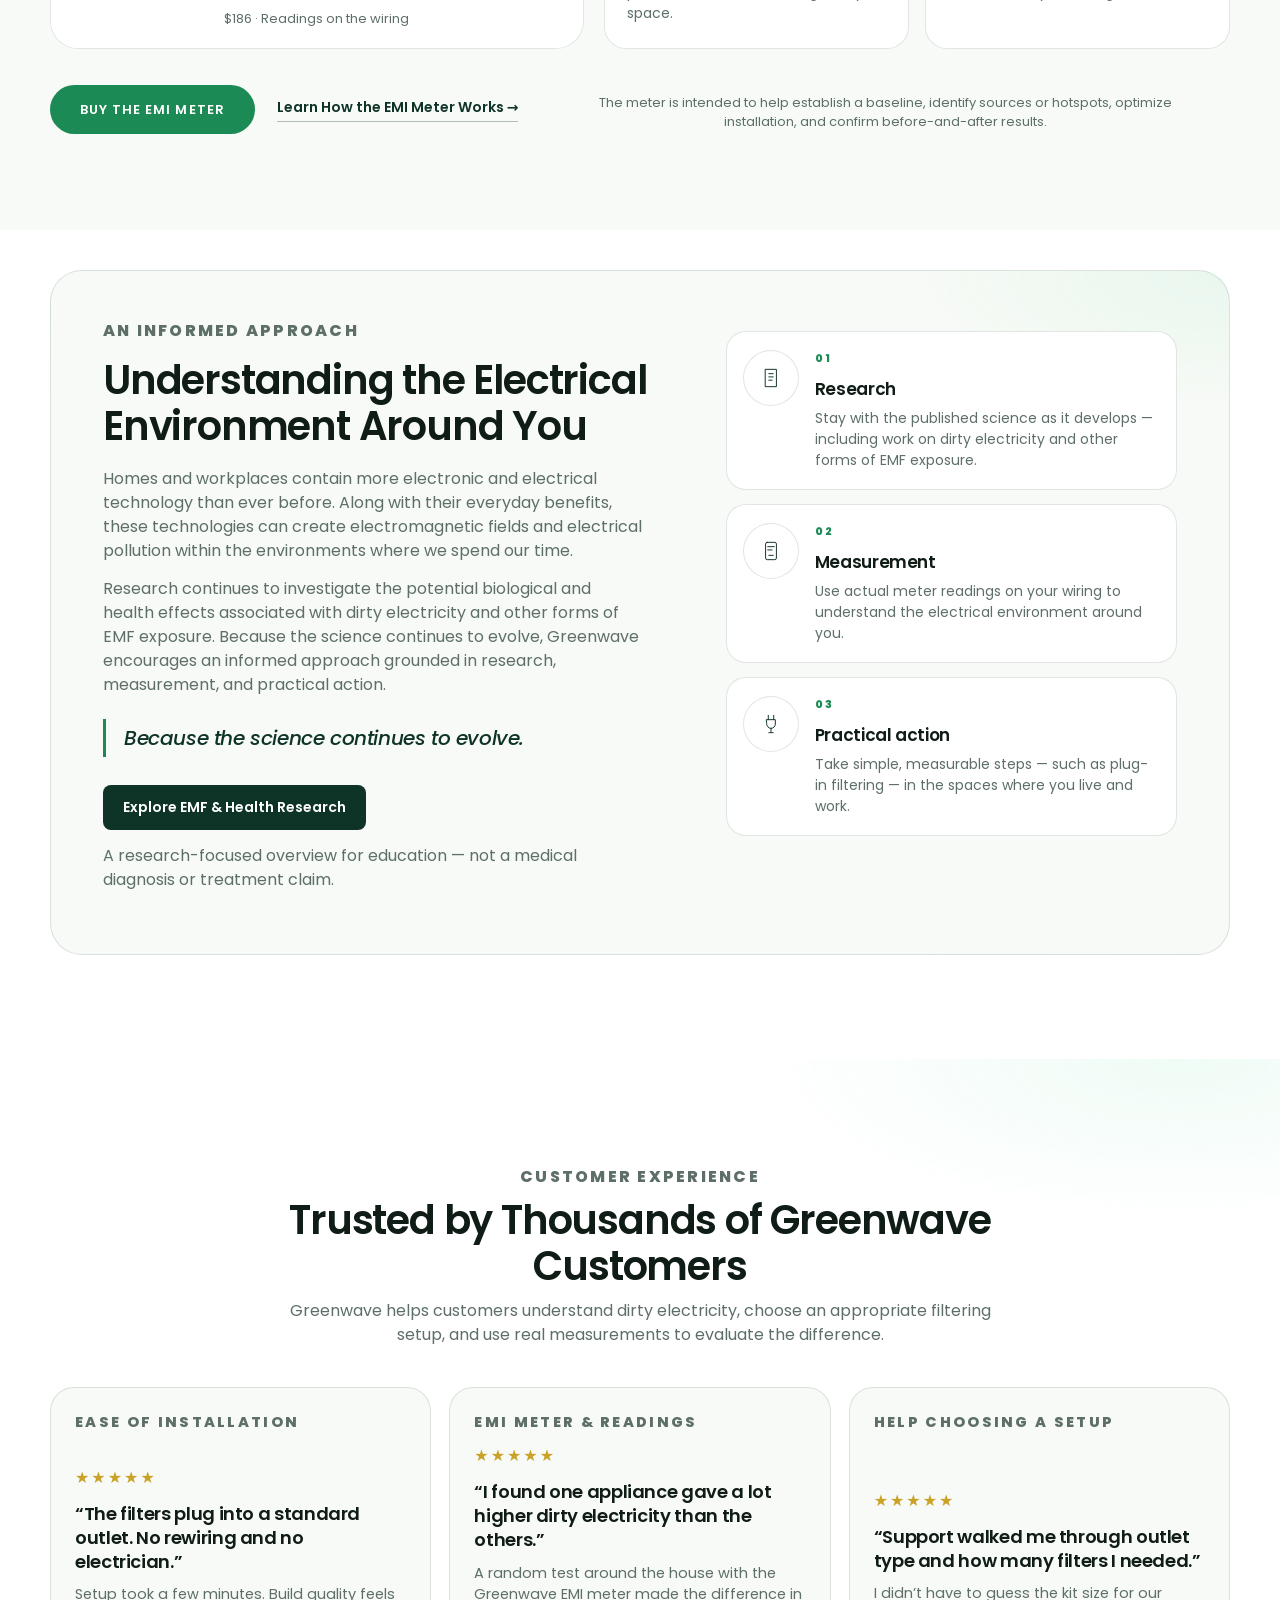
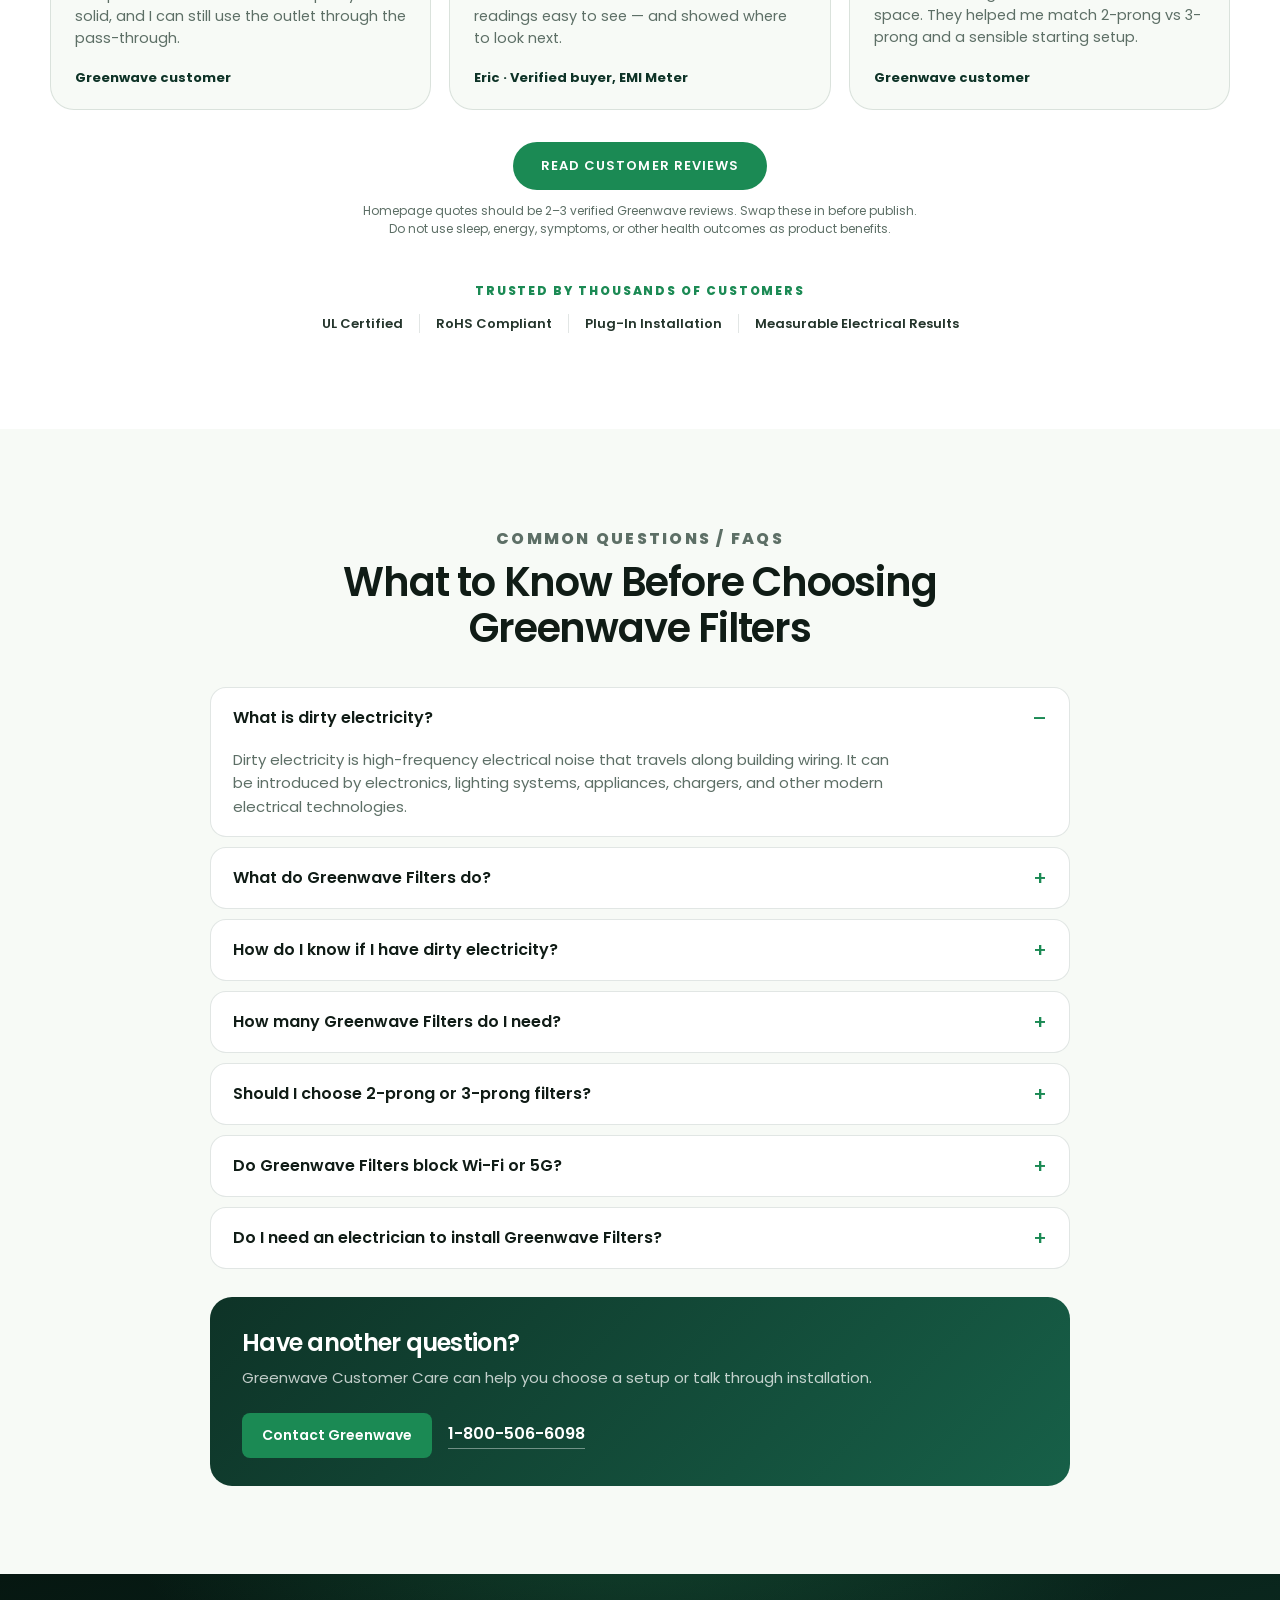
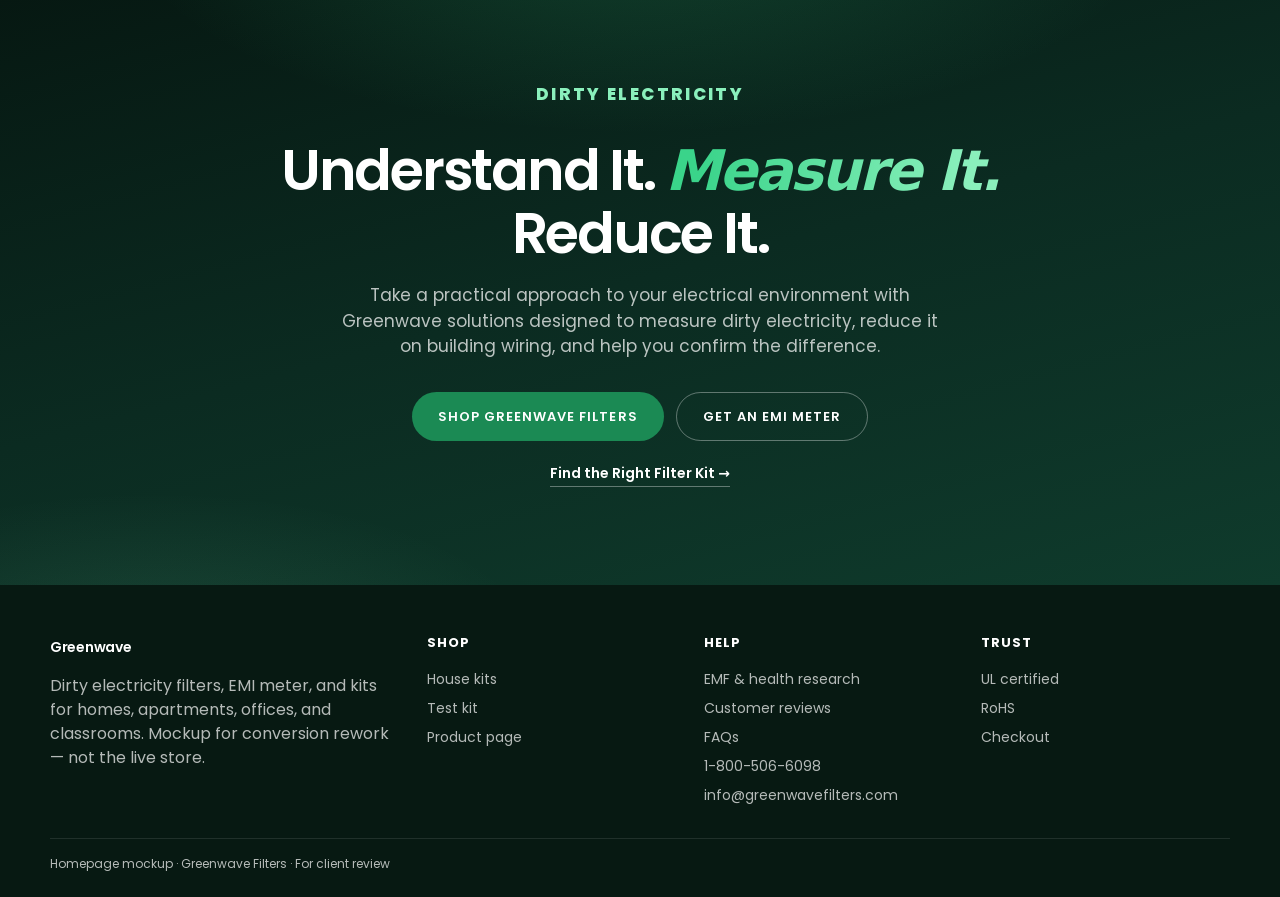
==== commit b7a32574: "Update hero section to CUSTOMERS SAY block with Better Sleep, More Energy, Calmer Space" ====
--- a/index.html
+++ b/index.html
@@ -50,46 +50,37 @@
           <p class="hero-subtitle" style="font-size: clamp(20px, 2.2vw, 26px); font-weight: 600; color: #6ee7b7; margin-bottom: 20px; line-height: 1.25;">Measure and Reduce Dirty Electricity at the Wiring</p>
           <p class="lede" style="font-size: 16px; line-height: 1.6; color: rgba(255,255,255,0.85); max-width: 590px; margin-bottom: 32px;">Dirty electricity is high-frequency electrical pollution that travels along building wiring and can radiate into surrounding living and work spaces. Greenwave provides practical plug-in solutions to measure it, reduce it, and verify the difference.</p>
           <div class="hero-actions" style="margin-bottom: 36px; gap: 14px;">
-            <a class="btn btn-primary" href="#shop" style="background: #1b8a53; color: #ffffff; padding: 14px 28px; font-weight: 700; font-size: 13px; letter-spacing: 0.08em; text-transform: uppercase; border-radius: 999px; box-shadow: 0 8px 24px rgba(27,138,83,0.35);">SHOP FILTERS</a>
+            <a class="btn btn-primary" href="#shop" style="background: #1b8a53; color: #ffffff; padding: 14px 28px; font-weight: 700; font-size: 13px; letter-spacing: 0.08em; text-transform: uppercase; border-radius: 999px; box-shadow: 0 8px 24px rgba(27,138,83,0.35);">SHOP FILTER KITS</a>
             <a class="btn btn-ghost" href="greenwave-product-mockup.html?kit=test" style="border: 1px solid rgba(255,255,255,0.4); color: #ffffff; padding: 14px 28px; font-weight: 700; font-size: 13px; letter-spacing: 0.08em; text-transform: uppercase; border-radius: 999px;">GET AN EMI METER</a>
           </div>
           <div class="hero-says">
-            <p class="hero-says-kicker" style="font-size: 11px; letter-spacing: 0.18em; font-weight: 800; color: rgba(255,255,255,0.7); text-transform: uppercase; margin-bottom: 16px;">TRUSTED BY THOUSANDS OF CUSTOMERS</p>
-            <div class="hero-says-row" aria-label="Trust points">
+            <p class="hero-says-kicker" style="font-size: 12px; letter-spacing: 0.18em; font-weight: 800; color: rgba(255,255,255,0.7); text-transform: uppercase; margin-bottom: 16px;">CUSTOMERS SAY:</p>
+            <div class="hero-says-row" aria-label="Customer feedback">
               <div>
                 <span class="hero-says-icon" aria-hidden="true">
-                  <svg viewBox="0 0 24 24"><path d="M12 3l7 3v6c0 5-3.2 8.4-7 10-3.8-1.6-7-5-7-10V6z"/><path d="M9 12l2 2 4-4"/></svg>
+                  <svg viewBox="0 0 24 24"><path d="M21 12.79A9 9 0 1 1 11.21 3 7 7 0 0 0 21 12.79z"/></svg>
                 </span>
                 <div>
-                  <strong>UL Certified</strong>
-                  <span>Safety listed</span>
+                  <strong>Better Sleep</strong>
+                  <span>Wake up refreshed</span>
                 </div>
               </div>
               <div>
                 <span class="hero-says-icon" aria-hidden="true">
-                  <svg viewBox="0 0 24 24"><circle cx="12" cy="12" r="8"/><path d="M8 12h8M12 8v8"/></svg>
+                  <svg viewBox="0 0 24 24"><polygon points="13 2 3 14 12 14 11 22 21 10 12 10 13 2"/></svg>
                 </span>
                 <div>
-                  <strong>RoHS Compliant</strong>
-                  <span>Cleaner materials</span>
+                  <strong>More Energy</strong>
+                  <span>Feel more energized</span>
                 </div>
               </div>
               <div>
                 <span class="hero-says-icon" aria-hidden="true">
-                  <svg viewBox="0 0 24 24"><path d="M7 8h10v10H7z"/><path d="M9 8V6h6v2M10 13h4"/></svg>
+                  <svg viewBox="0 0 24 24"><path d="M11 20A7 7 0 0 1 9.8 6.1C15.5 5 17 4.4 19 2c1 2 2 4.1 2 9 0 5-4 9-10 9z"/><path d="M2 21c0-3 1.85-5.36 5.08-6C9.5 14.52 12 13 13 12"/></svg>
                 </span>
                 <div>
-                  <strong>Simple Plug-In</strong>
-                  <span>Install in seconds</span>
-                </div>
-              </div>
-              <div>
-                <span class="hero-says-icon" aria-hidden="true">
-                  <svg viewBox="0 0 24 24"><path d="M4 16V8l5 4 4-7 7 9"/><path d="M4 18h16"/></svg>
-                </span>
-                <div>
-                  <strong>Measurable Results</strong>
-                  <span>Verify on the meter</span>
+                  <strong>Calmer Space</strong>
+                  <span>A calmer home environment</span>
                 </div>
               </div>
             </div>
